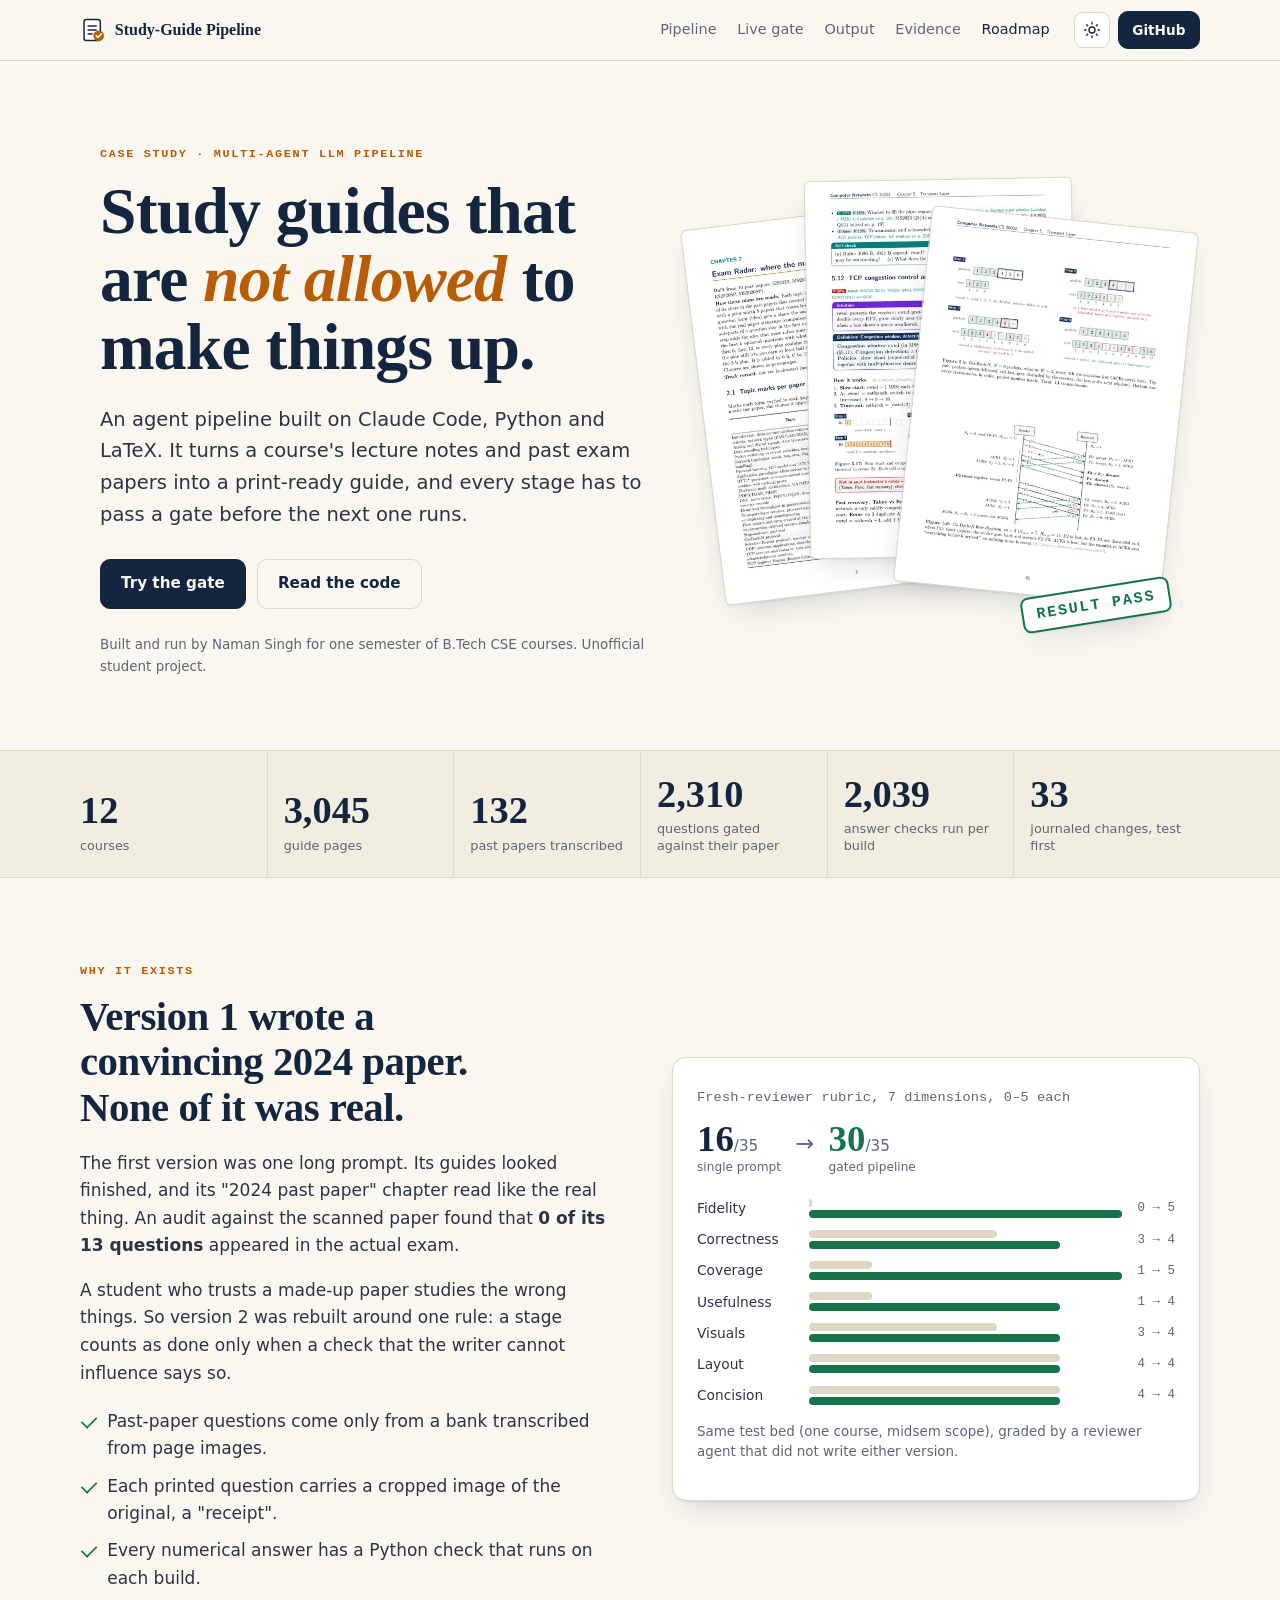
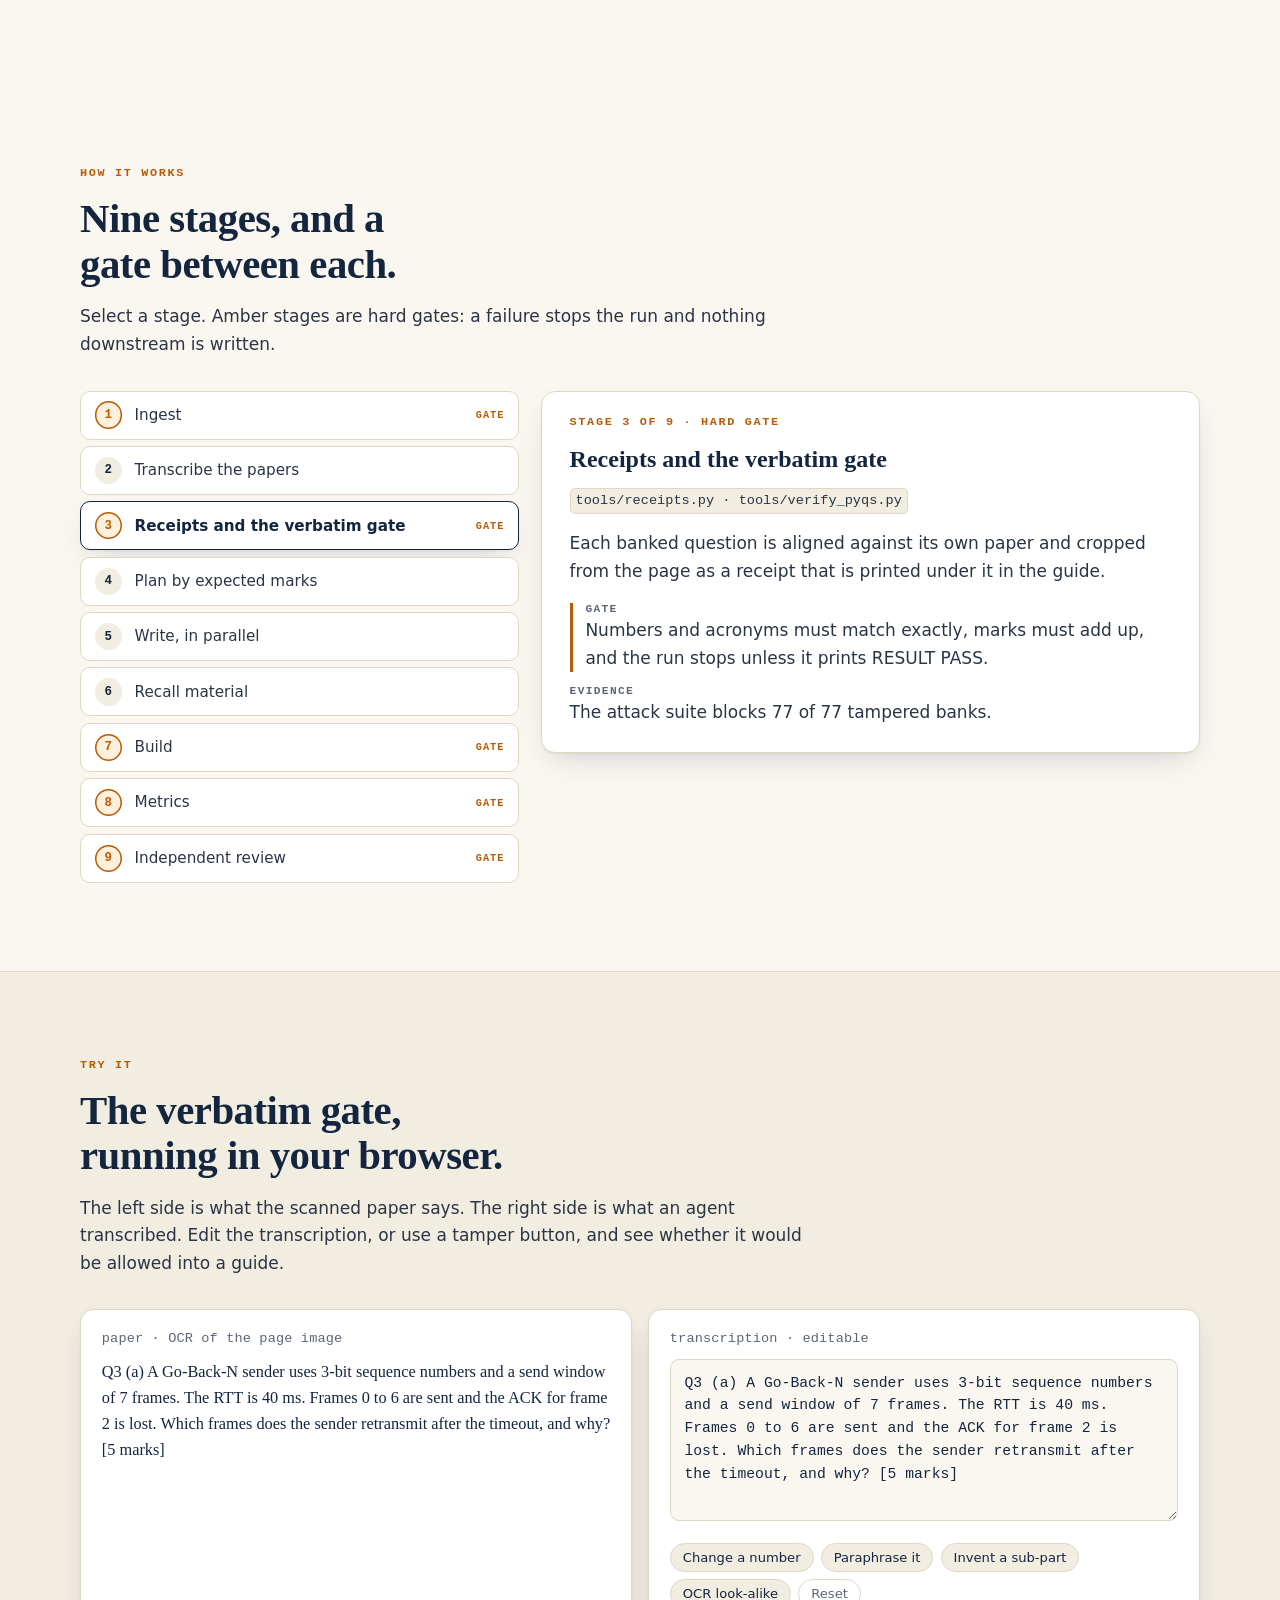
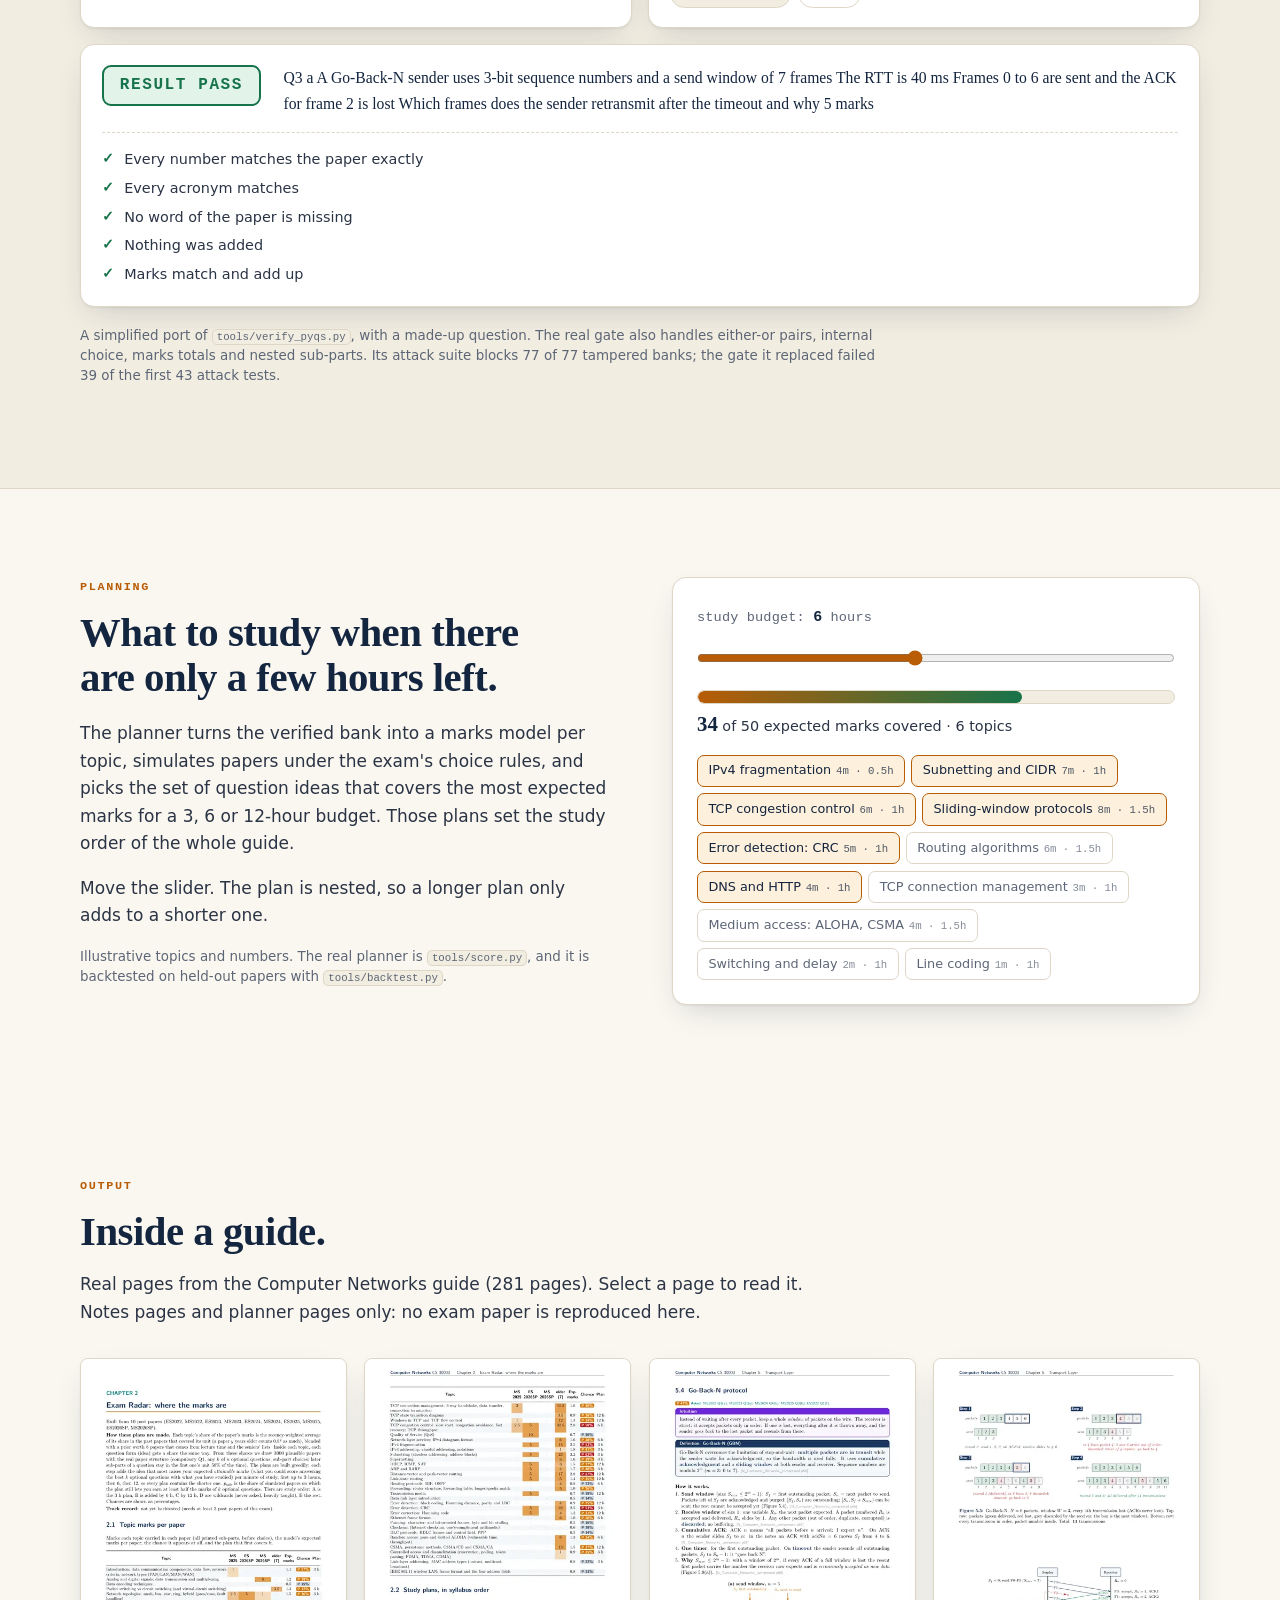
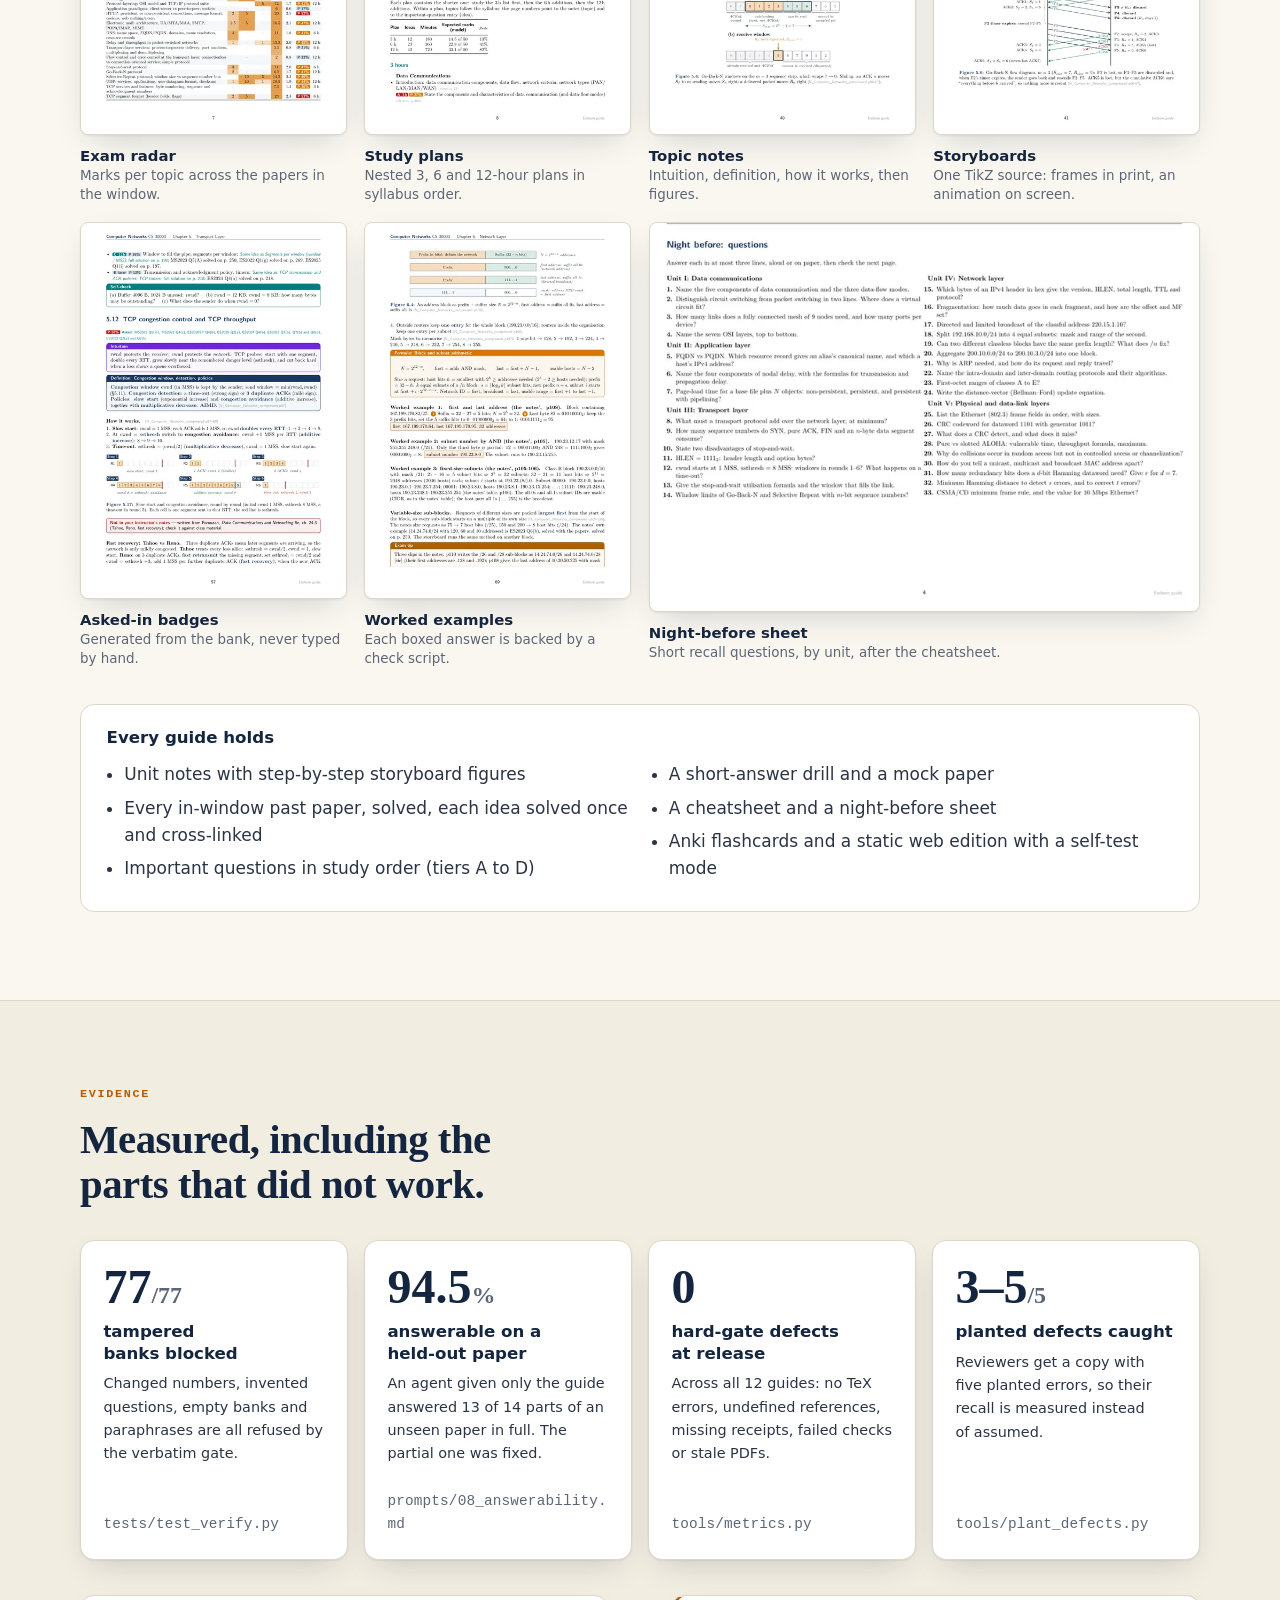
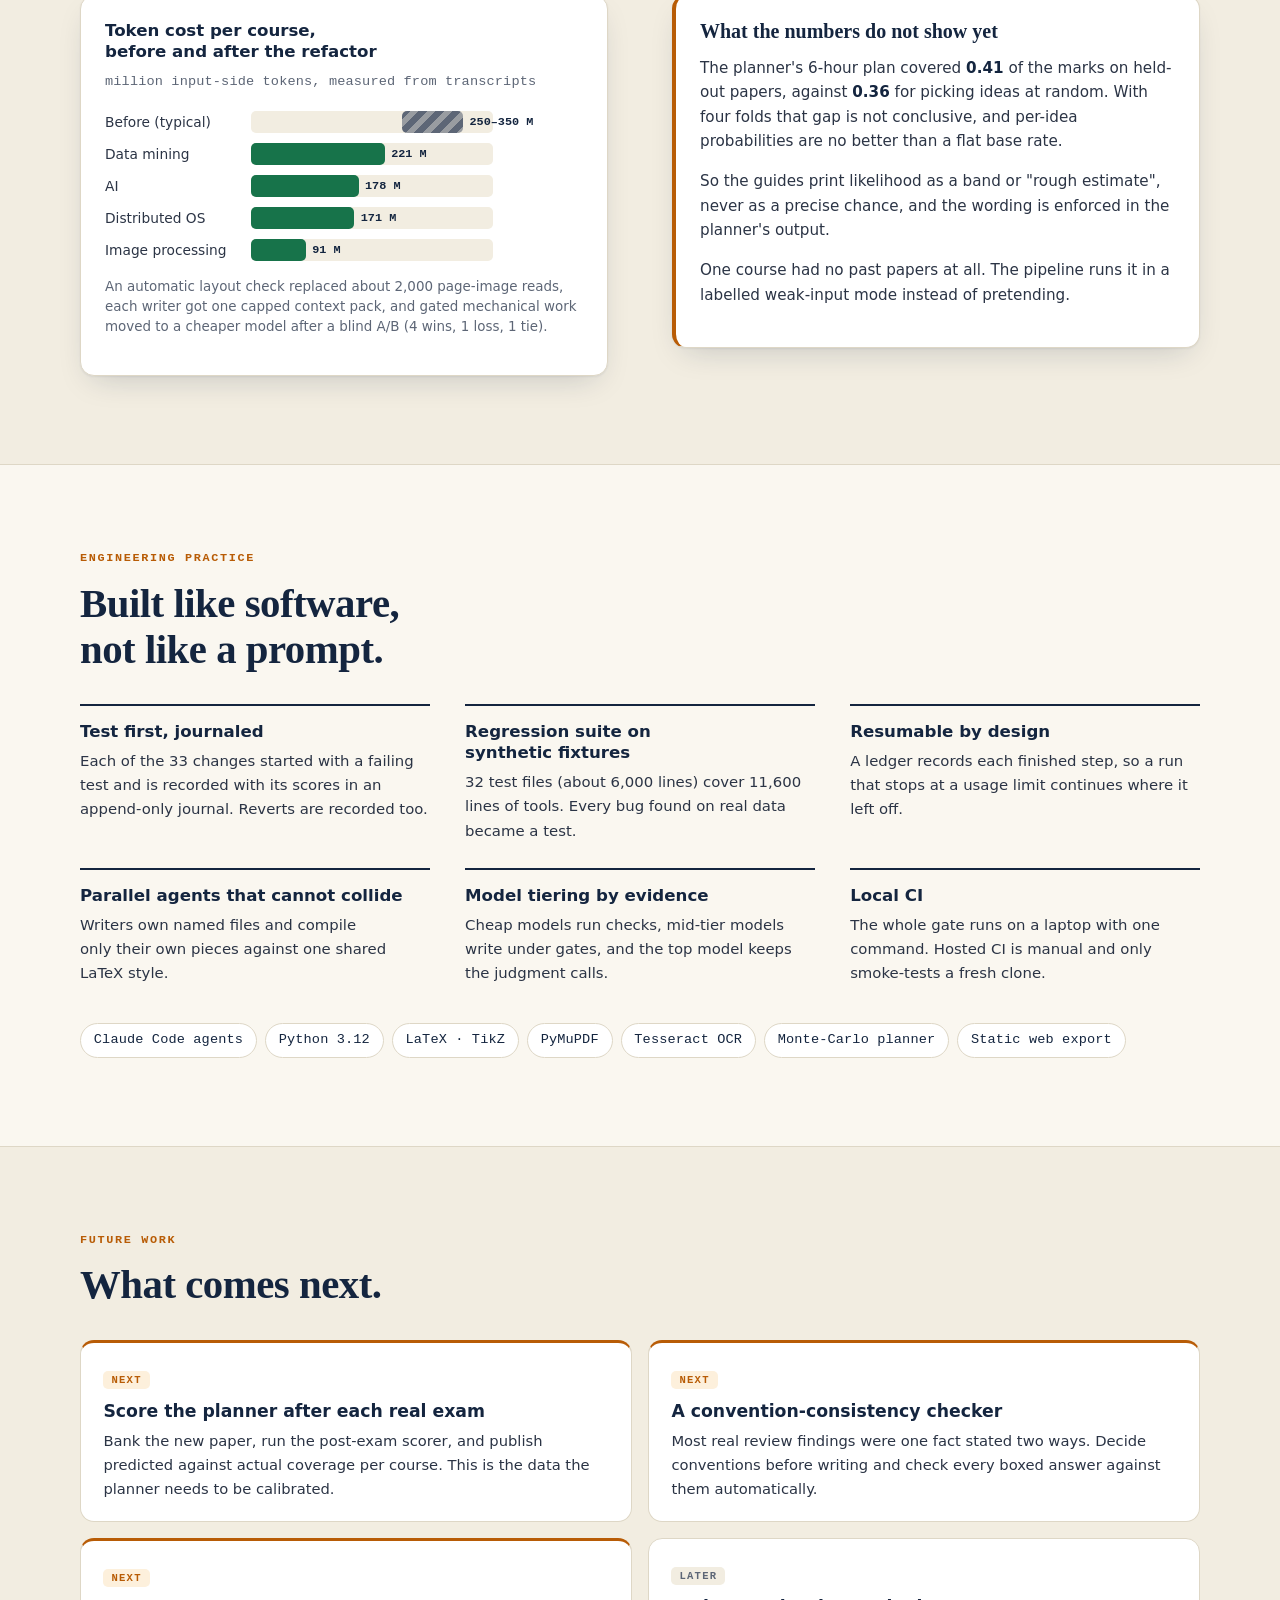
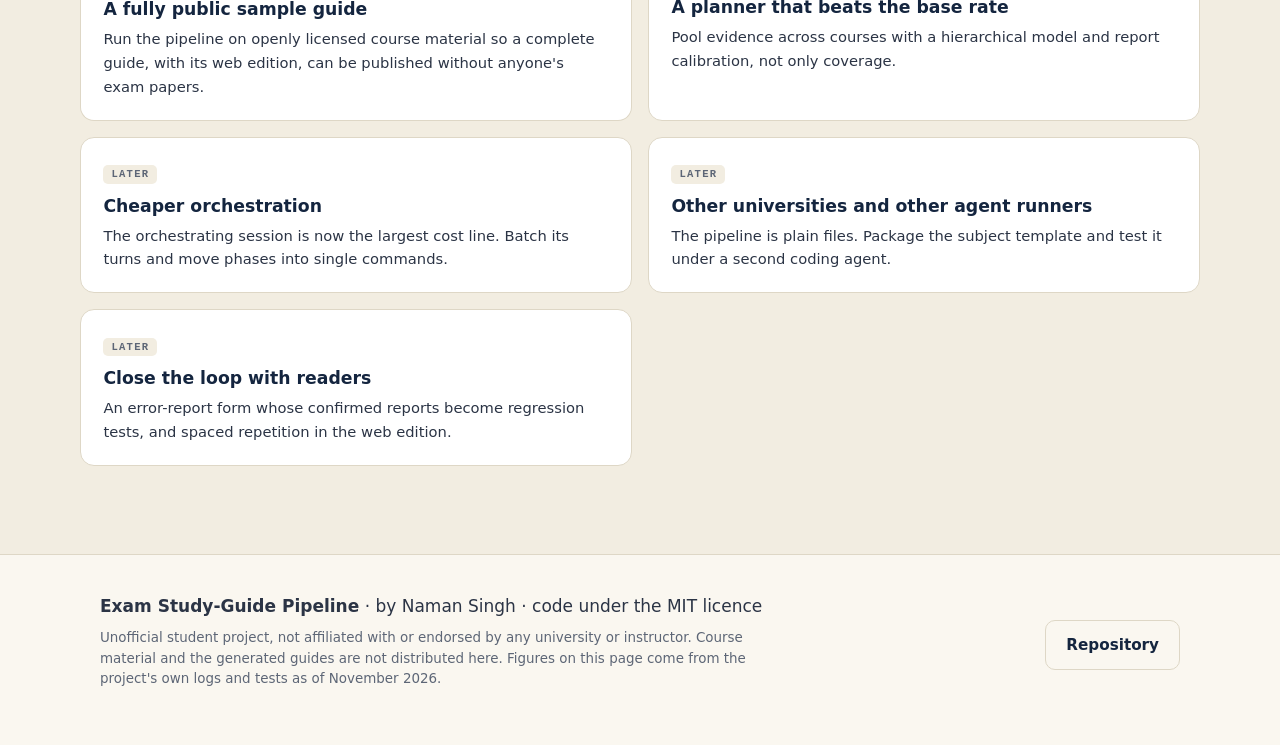
==== site/index.html @ 7c1b46c3 "Showcase site: static case study with live gate demo, and its pre-deploy check (C34)" ====
<!doctype html>
<html lang="en">
<head>
<meta charset="utf-8">
<meta name="viewport" content="width=device-width, initial-scale=1">
<title>Exam Study-Guide Pipeline: gated multi-agent LLM system</title>
<meta name="description" content="A multi-agent pipeline (Claude Code, Python, LaTeX) that turns course notes and past exam papers into verified study guides. 12 courses, 3,045 pages, 2,310 past-paper questions gated against their source.">
<meta name="theme-color" content="#faf7f0">
<meta property="og:type" content="website">
<meta property="og:title" content="Exam Study-Guide Pipeline">
<meta property="og:description" content="Study guides that are not allowed to make things up: a gated multi-agent LLM pipeline. 12 courses, 3,045 pages, 2,310 verified past-paper questions.">
<meta property="og:image" content="og.png">
<meta name="twitter:card" content="summary_large_image">
<link rel="icon" href="favicon.svg" type="image/svg+xml">
<link rel="stylesheet" href="styles.css">
<script src="theme.js"></script>
</head>
<body>
<a class="skip" href="#main">Skip to content</a>

<header class="nav" id="top">
  <a class="brand" href="#top" aria-label="Exam Study-Guide Pipeline, top of page">
    <svg viewBox="0 0 32 32" width="26" height="26" aria-hidden="true"><rect x="5" y="3" width="20" height="26" rx="3" class="lg-page"/><path d="M10 11h10M10 16h10M10 21h5" class="lg-line"/><circle cx="23" cy="23" r="6.5" class="lg-seal"/><path d="M20 23l2.2 2.2 4-4.4" class="lg-tick"/></svg>
    <span>Study-Guide Pipeline</span>
  </a>
  <nav aria-label="Sections">
    <a href="#pipeline">Pipeline</a>
    <a href="#gate">Live gate</a>
    <a href="#guide">Output</a>
    <a href="#evidence">Evidence</a>
    <a href="#roadmap">Roadmap</a>
  </nav>
  <div class="nav-end">
    <button class="icon-btn" id="themeToggle" type="button" aria-label="Switch colour theme">
      <svg viewBox="0 0 24 24" width="18" height="18" aria-hidden="true"><path class="i-sun" d="M12 4V2m0 20v-2m8-8h2M2 12h2m13.7-5.7 1.4-1.4M4.9 19.1l1.4-1.4m0-11.4L4.9 4.9m14.2 14.2-1.4-1.4M12 16a4 4 0 1 0 0-8 4 4 0 0 0 0 8Z"/><path class="i-moon" d="M20 14.5A8 8 0 0 1 9.5 4a8 8 0 1 0 10.5 10.5Z"/></svg>
    </button>
    <a class="btn btn-small" href="https://github.com/NamanSingh69/exam-study-guide-pipeline" target="_blank" rel="noopener">GitHub</a>
  </div>
</header>

<main id="main">

<section class="hero">
  <div class="hero-copy">
    <p class="eyebrow">Case study · multi-agent LLM pipeline</p>
    <h1>Study guides that are <em>not allowed</em> to make things up.</h1>
    <p class="lede">An agent pipeline built on Claude Code, Python and LaTeX. It turns a course's lecture notes and past exam papers into a print-ready guide, and every stage has to pass a gate before the next one runs.</p>
    <div class="cta">
      <a class="btn" href="#gate">Try the gate</a>
      <a class="btn btn-ghost" href="https://github.com/NamanSingh69/exam-study-guide-pipeline" target="_blank" rel="noopener">Read the code</a>
    </div>
    <p class="hero-note">Built and run by Naman Singh for one semester of B.Tech CSE courses. Unofficial student project.</p>
  </div>
  <div class="hero-art" aria-hidden="true">
    <img class="sheet s1" src="img/thumb-radar.webp" alt="" width="496" height="702">
    <img class="sheet s2" src="img/thumb-tcp-congestion.webp" alt="" width="496" height="702">
    <img class="sheet s3" src="img/thumb-gbn-storyboard.webp" alt="" width="496" height="702">
    <span class="stamp">RESULT PASS</span>
  </div>
</section>

<section class="stats" aria-label="Project numbers">
  <dl>
    <div><dt>courses</dt><dd data-count="12">12</dd></div>
    <div><dt>guide pages</dt><dd data-count="3045">3,045</dd></div>
    <div><dt>past papers transcribed</dt><dd data-count="132">132</dd></div>
    <div><dt>questions gated against their paper</dt><dd data-count="2310">2,310</dd></div>
    <div><dt>answer checks run per build</dt><dd data-count="2039">2,039</dd></div>
    <div><dt>journaled changes, test first</dt><dd data-count="33">33</dd></div>
  </dl>
</section>

<section class="block" id="problem">
  <div class="split">
    <div>
      <p class="eyebrow">Why it exists</p>
      <h2>Version 1 wrote a convincing 2024 paper. None of it was real.</h2>
      <p>The first version was one long prompt. Its guides looked finished, and its "2024 past paper" chapter read like the real thing. An audit against the scanned paper found that <strong>0 of its 13 questions</strong> appeared in the actual exam.</p>
      <p>A student who trusts a made-up paper studies the wrong things. So version 2 was rebuilt around one rule: a stage counts as done only when a check that the writer cannot influence says so.</p>
      <ul class="ticks">
        <li>Past-paper questions come only from a bank transcribed from page images.</li>
        <li>Each printed question carries a cropped image of the original, a "receipt".</li>
        <li>Every numerical answer has a Python check that runs on each build.</li>
      </ul>
    </div>
    <figure class="score-card">
      <figcaption>
        <span class="mono">Fresh-reviewer rubric, 7 dimensions, 0–5 each</span>
        <div class="score-totals"><span class="tot tot-old"><b>16</b>/35 <i>single prompt</i></span><span class="arrow" aria-hidden="true">→</span><span class="tot tot-new"><b>30</b>/35 <i>gated pipeline</i></span></div>
      </figcaption>
      <div id="rubric" class="rubric" role="img" aria-label="Scores per dimension. Fidelity 0 to 5, correctness 3 to 4, coverage 1 to 5, usefulness 1 to 4, visuals 3 to 4, layout 4 to 4, concision 4 to 4."></div>
      <p class="fine">Same test bed (one course, midsem scope), graded by a reviewer agent that did not write either version.</p>
    </figure>
  </div>
</section>

<section class="block" id="pipeline">
  <p class="eyebrow">How it works</p>
  <h2>Nine stages, and a gate between each.</h2>
  <p class="section-lede">Select a stage. Amber stages are hard gates: a failure stops the run and nothing downstream is written.</p>
  <div class="flow">
    <div class="flow-steps" id="flowSteps" role="tablist" aria-label="Pipeline stages"></div>
    <div class="flow-panel" id="flowPanel" role="tabpanel" tabindex="0"></div>
  </div>
</section>

<section class="block block-tint" id="gate">
  <p class="eyebrow">Try it</p>
  <h2>The verbatim gate, running in your browser.</h2>
  <p class="section-lede">The left side is what the scanned paper says. The right side is what an agent transcribed. Edit the transcription, or use a tamper button, and see whether it would be allowed into a guide.</p>
  <div class="gate">
    <div class="gate-col">
      <h3 class="mono">paper · OCR of the page image</h3>
      <p class="paper" id="gateSource"></p>
    </div>
    <div class="gate-col">
      <h3 class="mono"><label for="gateInput">transcription · editable</label></h3>
      <textarea id="gateInput" rows="6" spellcheck="false"></textarea>
      <div class="chips" role="group" aria-label="Tamper with the transcription">
        <button type="button" data-tamper="number">Change a number</button>
        <button type="button" data-tamper="paraphrase">Paraphrase it</button>
        <button type="button" data-tamper="invent">Invent a sub-part</button>
        <button type="button" data-tamper="ocr">OCR look-alike</button>
        <button type="button" data-tamper="reset" class="chip-plain">Reset</button>
      </div>
    </div>
    <div class="gate-out" aria-live="polite">
      <div class="verdict" id="gateVerdict"></div>
      <p class="diff" id="gateDiff"></p>
      <ul class="reasons" id="gateReasons"></ul>
    </div>
  </div>
  <p class="fine">A simplified port of <code>tools/verify_pyqs.py</code>, with a made-up question. The real gate also handles either-or pairs, internal choice, marks totals and nested sub-parts. Its attack suite blocks 77 of 77 tampered banks; the gate it replaced failed 39 of the first 43 attack tests.</p>
</section>

<section class="block" id="planner">
  <div class="split split-rev">
    <div>
      <p class="eyebrow">Planning</p>
      <h2>What to study when there are only a few hours left.</h2>
      <p>The planner turns the verified bank into a marks model per topic, simulates papers under the exam's choice rules, and picks the set of question ideas that covers the most expected marks for a 3, 6 or 12-hour budget. Those plans set the study order of the whole guide.</p>
      <p>Move the slider. The plan is nested, so a longer plan only adds to a shorter one.</p>
      <p class="fine">Illustrative topics and numbers. The real planner is <code>tools/score.py</code>, and it is backtested on held-out papers with <code>tools/backtest.py</code>.</p>
    </div>
    <div class="planner">
      <label for="hours" class="mono">study budget: <output id="hoursOut">6</output> hours</label>
      <input type="range" id="hours" min="1" max="12" step="1" value="6">
      <div class="meter" role="img" id="planMeter" aria-label="Expected marks covered">
        <span id="planBar"></span>
      </div>
      <p class="meter-label"><b id="planMarks">0</b> of 50 expected marks covered · <span id="planCount">0</span> topics</p>
      <ul class="topics" id="planTopics"></ul>
    </div>
  </div>
</section>

<section class="block" id="guide">
  <p class="eyebrow">Output</p>
  <h2>Inside a guide.</h2>
  <p class="section-lede">Real pages from the Computer Networks guide (281 pages). Select a page to read it. Notes pages and planner pages only: no exam paper is reproduced here.</p>
  <div class="gallery" id="gallery">
    <button type="button" data-page="radar" data-w="993" data-h="1404"><img src="img/thumb-radar.webp" alt="Exam radar page: a heat table of topics against past papers with expected marks" width="496" height="702" loading="lazy"><span><b>Exam radar</b>Marks per topic across the papers in the window.</span></button>
    <button type="button" data-page="plans" data-w="993" data-h="1404"><img src="img/thumb-plans.webp" alt="Study plans page listing topics for 3, 6 and 12 hours" width="496" height="702" loading="lazy"><span><b>Study plans</b>Nested 3, 6 and 12-hour plans in syllabus order.</span></button>
    <button type="button" data-page="gbn-notes" data-w="993" data-h="1404"><img src="img/thumb-gbn-notes.webp" alt="Notes page on the Go-Back-N protocol with intuition, definition and window diagrams" width="496" height="702" loading="lazy"><span><b>Topic notes</b>Intuition, definition, how it works, then figures.</span></button>
    <button type="button" data-page="gbn-storyboard" data-w="993" data-h="1404"><img src="img/thumb-gbn-storyboard.webp" alt="Storyboard figure showing Go-Back-N frame by frame with a timeline" width="496" height="702" loading="lazy"><span><b>Storyboards</b>One TikZ source: frames in print, an animation on screen.</span></button>
    <button type="button" data-page="tcp-congestion" data-w="993" data-h="1404"><img src="img/thumb-tcp-congestion.webp" alt="Notes page on TCP congestion control with past-paper badges and a window plot" width="496" height="702" loading="lazy"><span><b>Asked-in badges</b>Generated from the bank, never typed by hand.</span></button>
    <button type="button" data-page="cidr-worked" data-w="993" data-h="1404"><img src="img/thumb-cidr-worked.webp" alt="Worked subnetting examples with boxed answers" width="496" height="702" loading="lazy"><span><b>Worked examples</b>Each boxed answer is backed by a check script.</span></button>
    <button type="button" data-page="night-before" data-w="1404" data-h="993" class="wide"><img src="img/thumb-night-before.webp" alt="Landscape night-before sheet of short questions by unit" width="702" height="496" loading="lazy"><span><b>Night-before sheet</b>Short recall questions, by unit, after the cheatsheet.</span></button>
  </div>
  <dialog id="lightbox" aria-label="Guide page">
    <button type="button" class="icon-btn lb-close" aria-label="Close">✕</button>
    <img id="lbImg" src="img/thumb-radar.webp" alt="" width="993" height="1404">
  </dialog>
  <div class="contents">
    <h3>Every guide holds</h3>
    <ul>
      <li>Unit notes with step-by-step storyboard figures</li>
      <li>Every in-window past paper, solved, each idea solved once and cross-linked</li>
      <li>Important questions in study order (tiers A to D)</li>
      <li>A short-answer drill and a mock paper</li>
      <li>A cheatsheet and a night-before sheet</li>
      <li>Anki flashcards and a static web edition with a self-test mode</li>
    </ul>
  </div>
</section>

<section class="block block-tint" id="evidence">
  <p class="eyebrow">Evidence</p>
  <h2>Measured, including the parts that did not work.</h2>
  <div class="cards">
    <article class="card">
      <p class="big">77<small>/77</small></p>
      <h3>tampered banks blocked</h3>
      <p>Changed numbers, invented questions, empty banks and paraphrases are all refused by the verbatim gate.</p>
      <p class="src mono">tests/test_verify.py</p>
    </article>
    <article class="card">
      <p class="big">94.5<small>%</small></p>
      <h3>answerable on a held-out paper</h3>
      <p>An agent given only the guide answered 13 of 14 parts of an unseen paper in full. The partial one was fixed.</p>
      <p class="src mono">prompts/08_answerability.md</p>
    </article>
    <article class="card">
      <p class="big">0</p>
      <h3>hard-gate defects at release</h3>
      <p>Across all 12 guides: no TeX errors, undefined references, missing receipts, failed checks or stale PDFs.</p>
      <p class="src mono">tools/metrics.py</p>
    </article>
    <article class="card">
      <p class="big">3–5<small>/5</small></p>
      <h3>planted defects caught</h3>
      <p>Reviewers get a copy with five planted errors, so their recall is measured instead of assumed.</p>
      <p class="src mono">tools/plant_defects.py</p>
    </article>
  </div>

  <div class="split split-even">
    <figure class="chart">
      <figcaption><h3>Token cost per course, before and after the refactor</h3><span class="mono">million input-side tokens, measured from transcripts</span></figcaption>
      <div id="costChart" class="bars" role="img" aria-label="Baseline 250 to 350 million tokens per course. After the refactor: image processing 91, distributed operating systems 171, artificial intelligence 178, data mining 221 million."></div>
      <p class="fine">An automatic layout check replaced about 2,000 page-image reads, each writer got one capped context pack, and gated mechanical work moved to a cheaper model after a blind A/B (4 wins, 1 loss, 1 tie).</p>
    </figure>
    <div class="honest">
      <h3>What the numbers do not show yet</h3>
      <p>The planner's 6-hour plan covered <b>0.41</b> of the marks on held-out papers, against <b>0.36</b> for picking ideas at random. With four folds that gap is not conclusive, and per-idea probabilities are no better than a flat base rate.</p>
      <p>So the guides print likelihood as a band or "rough estimate", never as a precise chance, and the wording is enforced in the planner's output.</p>
      <p>One course had no past papers at all. The pipeline runs it in a labelled weak-input mode instead of pretending.</p>
    </div>
  </div>
</section>

<section class="block" id="engineering">
  <p class="eyebrow">Engineering practice</p>
  <h2>Built like software, not like a prompt.</h2>
  <div class="grid3">
    <article><h3>Test first, journaled</h3><p>Each of the 33 changes started with a failing test and is recorded with its scores in an append-only journal. Reverts are recorded too.</p></article>
    <article><h3>Regression suite on synthetic fixtures</h3><p>32 test files (about 6,000 lines) cover 11,600 lines of tools. Every bug found on real data became a test.</p></article>
    <article><h3>Resumable by design</h3><p>A ledger records each finished step, so a run that stops at a usage limit continues where it left off.</p></article>
    <article><h3>Parallel agents that cannot collide</h3><p>Writers own named files and compile only their own pieces against one shared LaTeX style.</p></article>
    <article><h3>Model tiering by evidence</h3><p>Cheap models run checks, mid-tier models write under gates, and the top model keeps the judgment calls.</p></article>
    <article><h3>Local CI</h3><p>The whole gate runs on a laptop with one command. Hosted CI is manual and only smoke-tests a fresh clone.</p></article>
  </div>
  <div class="stack mono" aria-label="Technology used">
    <span>Claude Code agents</span><span>Python 3.12</span><span>LaTeX · TikZ</span><span>PyMuPDF</span><span>Tesseract OCR</span><span>Monte-Carlo planner</span><span>Static web export</span>
  </div>
</section>

<section class="block block-tint" id="roadmap">
  <p class="eyebrow">Future work</p>
  <h2>What comes next.</h2>
  <ol class="roadmap">
    <li><span class="tag">Next</span><h3>Score the planner after each real exam</h3><p>Bank the new paper, run the post-exam scorer, and publish predicted against actual coverage per course. This is the data the planner needs to be calibrated.</p></li>
    <li><span class="tag">Next</span><h3>A convention-consistency checker</h3><p>Most real review findings were one fact stated two ways. Decide conventions before writing and check every boxed answer against them automatically.</p></li>
    <li><span class="tag">Next</span><h3>A fully public sample guide</h3><p>Run the pipeline on openly licensed course material so a complete guide, with its web edition, can be published without anyone's exam papers.</p></li>
    <li><span class="tag tag-later">Later</span><h3>A planner that beats the base rate</h3><p>Pool evidence across courses with a hierarchical model and report calibration, not only coverage.</p></li>
    <li><span class="tag tag-later">Later</span><h3>Cheaper orchestration</h3><p>The orchestrating session is now the largest cost line. Batch its turns and move phases into single commands.</p></li>
    <li><span class="tag tag-later">Later</span><h3>Other universities and other agent runners</h3><p>The pipeline is plain files. Package the subject template and test it under a second coding agent.</p></li>
    <li><span class="tag tag-later">Later</span><h3>Close the loop with readers</h3><p>An error-report form whose confirmed reports become regression tests, and spaced repetition in the web edition.</p></li>
  </ol>
</section>

</main>

<footer class="foot">
  <div>
    <p><b>Exam Study-Guide Pipeline</b> · by Naman Singh · code under the MIT licence</p>
    <p class="fine">Unofficial student project, not affiliated with or endorsed by any university or instructor. Course material and the generated guides are not distributed here. Figures on this page come from the project's own logs and tests as of November 2026.</p>
  </div>
  <a class="btn btn-ghost" href="https://github.com/NamanSingh69/exam-study-guide-pipeline" target="_blank" rel="noopener">Repository</a>
</footer>

<script src="app.js" defer></script>
</body>
</html>
---- site/styles.css ----
/* Exam Study-Guide Pipeline: showcase. Print-shop palette taken from the guides: ink navy, amber, paper. */
:root {
  --paper: #faf7f0; --paper-2: #f2ede1; --card: #ffffff; --ink: #14253f; --text: #2b3445; --muted: #5d6676;
  --line: #ded7c6; --amber: #b85c06; --amber-soft: #fdf0dc; --pass: #17734a; --pass-soft: #e2f3ea;
  --block: #b3261e; --block-soft: #fbe6e3; --shadow: 0 1px 2px rgba(20,37,63,.06), 0 12px 32px -12px rgba(20,37,63,.22);
  --serif: "Iowan Old Style", "Palatino Linotype", Palatino, "Book Antiqua", Georgia, serif;
  --sans: system-ui, -apple-system, "Segoe UI", Roboto, Helvetica, Arial, sans-serif;
  --mono: ui-monospace, "Cascadia Code", SFMono-Regular, Consolas, Menlo, monospace;
  --wrap: 1120px; color-scheme: light;
}
:root[data-theme="dark"] {
  --paper: #0e1520; --paper-2: #131c2a; --card: #18222f; --ink: #f1ece0; --text: #cfd4dc; --muted: #97a1b0;
  --line: #2a3646; --amber: #f0a04b; --amber-soft: #33240f; --pass: #58c896; --pass-soft: #11301f;
  --block: #f2877f; --block-soft: #3a1714; --shadow: 0 1px 2px rgba(0,0,0,.4), 0 16px 36px -14px rgba(0,0,0,.7);
  color-scheme: dark;
}
* { box-sizing: border-box; }
html { scroll-behavior: smooth; scroll-padding-top: 76px; -webkit-text-size-adjust: 100%; }
body { margin: 0; background: var(--paper); color: var(--text); font: 17px/1.62 var(--sans); overflow-x: hidden; }
img { max-width: 100%; height: auto; display: block; }
a { color: var(--amber); text-underline-offset: 3px; }
h1, h2, h3 { color: var(--ink); margin: 0; text-wrap: balance; }
h1, h2 { font-family: var(--serif); font-weight: 600; letter-spacing: -.012em; }
h1 { font-size: clamp(2.3rem, 5.4vw, 4.1rem); line-height: 1.04; }
h1 em { font-style: italic; color: var(--amber); }
h2 { font-size: clamp(1.7rem, 3.3vw, 2.55rem); line-height: 1.12; max-width: 30ch; }
h3 { font-size: 1.04rem; line-height: 1.3; }
p { margin: 0 0 1em; text-wrap: pretty; }
code, .mono { font-family: var(--mono); font-size: .8em; }
code { background: var(--paper-2); border: 1px solid var(--line); border-radius: 5px; padding: .08em .36em; }
.mono { color: var(--muted); letter-spacing: .01em; }
.fine { font-size: .84rem; color: var(--muted); line-height: 1.5; }
.eyebrow { font: 600 .74rem/1 var(--mono); letter-spacing: .14em; text-transform: uppercase; color: var(--amber); margin: 0 0 1rem; }
:focus-visible { outline: 2px solid var(--amber); outline-offset: 3px; border-radius: 4px; }
.skip { position: absolute; left: -999px; top: 8px; background: var(--ink); color: var(--paper); padding: .5rem .9rem; border-radius: 6px; z-index: 50; }
.skip:focus { left: 8px; }

/* nav */
.nav { position: sticky; top: 0; z-index: 20; display: flex; align-items: center; gap: 1.5rem; padding: .7rem max(1rem, calc((100vw - var(--wrap)) / 2));
  background: color-mix(in srgb, var(--paper) 86%, transparent); backdrop-filter: blur(10px); border-bottom: 1px solid var(--line); }
.brand { display: flex; align-items: center; gap: .55rem; color: var(--ink); font: 600 1rem var(--serif); text-decoration: none; white-space: nowrap; }
.lg-page { fill: var(--card); stroke: var(--ink); stroke-width: 1.8; } .lg-line { stroke: var(--ink); stroke-width: 1.8; stroke-linecap: round; fill: none; }
.lg-seal { fill: var(--amber); } .lg-tick { stroke: var(--paper); stroke-width: 2; fill: none; stroke-linecap: round; stroke-linejoin: round; }
.nav nav { display: flex; gap: 1.3rem; margin-left: auto; }
.nav nav a { color: var(--muted); text-decoration: none; font-size: .9rem; }
.nav nav a:hover, .nav nav a.on { color: var(--ink); }
.nav-end { display: flex; gap: .5rem; align-items: center; }
.icon-btn { width: 36px; height: 36px; display: grid; place-items: center; border-radius: 9px; border: 1px solid var(--line); background: var(--card); color: var(--ink); cursor: pointer; }
.icon-btn svg { fill: none; stroke: currentColor; stroke-width: 1.8; stroke-linecap: round; stroke-linejoin: round; }
.i-moon { display: none; } [data-theme="dark"] .i-moon { display: inline; } [data-theme="dark"] .i-sun { display: none; }

.btn { display: inline-flex; align-items: center; justify-content: center; padding: .72rem 1.25rem; border-radius: 10px; font-weight: 600; font-size: .95rem;
  background: var(--ink); color: var(--paper); text-decoration: none; border: 1px solid var(--ink); transition: transform .15s, box-shadow .15s; }
.btn:hover { transform: translateY(-1px); box-shadow: var(--shadow); }
.btn-ghost { background: transparent; color: var(--ink); border-color: var(--line); }
.btn-small { padding: .42rem .85rem; font-size: .85rem; }

/* layout */
.hero, .stats dl, .foot { max-width: var(--wrap); margin-inline: auto; }
.hero { display: grid; grid-template-columns: 1.08fr .92fr; gap: 2.5rem; align-items: center; padding: clamp(2.5rem, 7vw, 5.5rem) 1.25rem clamp(2.5rem, 6vw, 4.5rem); }
.lede { font-size: clamp(1.05rem, 1.6vw, 1.22rem); max-width: 34em; margin: 1.4rem 0 1.8rem; }
.cta { display: flex; flex-wrap: wrap; gap: .7rem; }
.hero-note { font-size: .84rem; color: var(--muted); margin: 1.6rem 0 0; }
.hero-art { position: relative; aspect-ratio: 1 / 1.02; min-height: 340px; }
.sheet { position: absolute; width: 56%; border-radius: 6px; border: 1px solid var(--line); box-shadow: var(--shadow); background: #fff; transition: transform .5s cubic-bezier(.2,.7,.2,1); }
.s1 { left: 0; top: 9%; transform: rotate(-7deg); } .s2 { left: 22%; top: 2%; transform: rotate(-1deg); } .s3 { left: 44%; top: 10%; transform: rotate(6deg); }
.hero-art:hover .s1 { transform: rotate(-10deg) translateX(-4%); } .hero-art:hover .s3 { transform: rotate(9deg) translateX(4%); }
[data-theme="dark"] .sheet, [data-theme="dark"] .gallery img, [data-theme="dark"] #lbImg { filter: brightness(.9); }
.stamp { position: absolute; right: 2%; bottom: 7%; font: 700 .95rem var(--mono); letter-spacing: .12em; color: var(--pass); border: 2.5px solid var(--pass); border-radius: 8px;
  padding: .45rem .8rem; transform: rotate(-9deg); background: color-mix(in srgb, var(--card) 88%, transparent); box-shadow: var(--shadow); }

.stats { border-block: 1px solid var(--line); background: var(--paper-2); padding: 0 1.25rem; }
.stats dl { display: grid; grid-template-columns: repeat(6, 1fr); margin-block: 0; }
.stats div { display: flex; flex-direction: column-reverse; padding: 1.5rem 1rem 1.4rem; border-left: 1px solid var(--line); }
.stats div:first-child { border-left: 0; padding-left: 0; }
.stats dd { margin: 0; font: 600 clamp(1.7rem, 3vw, 2.4rem)/1 var(--serif); color: var(--ink); font-variant-numeric: tabular-nums; }
.stats dt { font-size: .8rem; color: var(--muted); line-height: 1.3; margin-top: .5rem; }

.block { padding: clamp(3.2rem, 7vw, 5.5rem) max(1.25rem, calc((100% - var(--wrap)) / 2)); }
.block-tint { background: var(--paper-2); border-block: 1px solid var(--line); }
.section-lede { max-width: 44em; margin-top: 1rem; color: var(--text); }
.split { display: grid; grid-template-columns: 1fr 1fr; gap: clamp(2rem, 5vw, 4rem); align-items: center; }
.split h2 { margin-bottom: 1.2rem; }
.split-even { align-items: start; margin-top: 2.2rem; }
.ticks { list-style: none; padding: 0; margin: 1.3rem 0 0; display: grid; gap: .6rem; }
.ticks li { padding-left: 1.7rem; position: relative; }
.ticks li::before { content: ""; position: absolute; left: 0; top: .42em; width: 1rem; height: .55rem; border-left: 2.5px solid var(--pass); border-bottom: 2.5px solid var(--pass); transform: rotate(-45deg) scale(.8); }

/* rubric */
.score-card, .planner, .chart, .honest, .card, .flow-panel, .gate-col, .gate-out, .contents { background: var(--card); border: 1px solid var(--line); border-radius: 14px; box-shadow: var(--shadow); }
.score-card { margin: 0; padding: 1.5rem; }
.score-totals { display: flex; align-items: baseline; gap: .9rem; margin: .7rem 0 1.2rem; flex-wrap: wrap; }
.tot { font-size: .95rem; color: var(--muted); } .tot b { font: 600 2.3rem/1 var(--serif); color: var(--ink); } .tot i { display: block; font-style: normal; font-size: .76rem; }
.tot-new b { color: var(--pass); } .arrow { color: var(--muted); font-size: 1.4rem; }
.rubric { display: grid; gap: .55rem; margin-bottom: 1rem; }
.rub-row { display: grid; grid-template-columns: 6.3rem 1fr 2.6rem; gap: .7rem; align-items: center; font-size: .86rem; }
.rub-bars { display: flex; flex-direction: column; gap: 3px; }
.rub-bars span { display: block; height: 8px; border-radius: 4px; width: 0; transition: width .9s cubic-bezier(.2,.7,.2,1); min-width: 3px; }
.rub-old { background: var(--line); } .rub-new { background: var(--pass); }
.rub-val { font: .78rem var(--mono); color: var(--muted); text-align: right; white-space: nowrap; }

/* pipeline */
.flow { display: grid; grid-template-columns: minmax(250px, .8fr) 1.2fr; gap: 1.4rem; margin-top: 2rem; align-items: start; }
.flow-steps { display: grid; gap: .4rem; counter-reset: s; }
.flow-steps button { counter-increment: s; display: flex; align-items: center; gap: .8rem; text-align: left; font: inherit; font-size: .95rem; color: var(--text); cursor: pointer;
  padding: .62rem .85rem; border-radius: 10px; border: 1px solid var(--line); background: var(--card); transition: border-color .15s, transform .15s; }
.flow-steps button::before { content: counter(s); flex: none; width: 1.7rem; height: 1.7rem; display: grid; place-items: center; border-radius: 50%; font: 600 .78rem var(--mono); background: var(--paper-2); color: var(--ink); }
.flow-steps button.is-gate::before { background: var(--amber-soft); color: var(--amber); box-shadow: inset 0 0 0 1.5px var(--amber); }
.flow-steps button:hover { transform: translateX(3px); }
.flow-steps button[aria-selected="true"] { border-color: var(--ink); box-shadow: var(--shadow); font-weight: 600; color: var(--ink); }
.flow-steps .gate-tag { margin-left: auto; font: 600 .64rem var(--mono); letter-spacing: .1em; color: var(--amber); }
.flow-panel { padding: 1.6rem 1.7rem; min-height: 21rem; position: sticky; top: 84px; }
.flow-panel h3 { font: 600 1.5rem/1.2 var(--serif); margin-bottom: .7rem; }
.flow-panel .tool { display: inline-block; margin-bottom: 1rem; }
.flow-panel dl { margin: 1.1rem 0 0; display: grid; gap: .8rem; }
.flow-panel dt { font: 600 .7rem var(--mono); letter-spacing: .12em; text-transform: uppercase; color: var(--muted); }
.flow-panel dd { margin: .15rem 0 0; }
.flow-panel .gate-line { border-left: 3px solid var(--amber); padding-left: .8rem; }
.fade { animation: fade .35s ease both; }
@keyframes fade { from { opacity: 0; transform: translateY(6px); } }

/* gate demo */
.gate { display: grid; grid-template-columns: 1fr 1fr; gap: 1rem; margin-top: 2rem; }
.gate-col { padding: 1.2rem 1.3rem; } .gate-col h3 { margin-bottom: .7rem; font-weight: 500; }
.paper { font: 1.02rem/1.6 var(--serif); color: var(--ink); margin: 0; }
textarea { width: 100%; resize: vertical; font: .92rem/1.55 var(--mono); color: var(--ink); background: var(--paper); border: 1px solid var(--line); border-radius: 9px; padding: .75rem .85rem; }
.chips { display: flex; flex-wrap: wrap; gap: .45rem; margin-top: .8rem; }
.chips button { font: 500 .82rem var(--sans); padding: .38rem .75rem; border-radius: 999px; border: 1px solid var(--line); background: var(--paper-2); color: var(--ink); cursor: pointer; }
.chips button:hover { border-color: var(--amber); color: var(--amber); } .chips .chip-plain { background: transparent; color: var(--muted); }
.gate-out { grid-column: 1 / -1; padding: 1.2rem 1.3rem; display: grid; grid-template-columns: auto 1fr; gap: .9rem 1.4rem; align-items: start; }
.verdict { font: 700 1rem var(--mono); letter-spacing: .1em; padding: .6rem 1rem; border-radius: 9px; border: 2px solid; white-space: nowrap; transition: background .2s, color .2s; }
.verdict.pass { color: var(--pass); background: var(--pass-soft); } .verdict.blocked { color: var(--block); background: var(--block-soft); }
.diff { margin: 0; font: .98rem/1.7 var(--serif); color: var(--ink); }
.diff del { background: var(--block-soft); color: var(--block); text-decoration-thickness: 1.5px; border-radius: 3px; padding: 0 .15em; }
.diff ins { background: var(--amber-soft); color: var(--amber); text-decoration: none; border-radius: 3px; padding: 0 .15em; font-weight: 600; }
.reasons { grid-column: 1 / -1; margin: 0; padding: .9rem 0 0; list-style: none; display: grid; gap: .35rem; border-top: 1px dashed var(--line); font-size: .9rem; }
.reasons li { padding-left: 1.4rem; position: relative; }
.reasons li::before { position: absolute; left: 0; font-family: var(--mono); font-weight: 700; }
.reasons .ok::before { content: "✓"; color: var(--pass); } .reasons .no::before { content: "✗"; color: var(--block); }
.gate + .fine { margin-top: 1.2rem; max-width: 60em; }

/* planner */
.planner { padding: 1.5rem; }
.planner output { color: var(--ink); font-weight: 700; font-size: 1.1em; }
input[type=range] { width: 100%; accent-color: var(--amber); margin: .9rem 0 1.1rem; height: 28px; }
.meter { height: 14px; border-radius: 7px; background: var(--paper-2); border: 1px solid var(--line); overflow: hidden; }
.meter span { display: block; height: 100%; width: 0; background: linear-gradient(90deg, var(--amber), var(--pass)); border-radius: 7px; transition: width .45s cubic-bezier(.2,.7,.2,1); }
.meter-label { font-size: .9rem; margin: .55rem 0 1rem; } .meter-label b { font: 600 1.3rem var(--serif); color: var(--ink); }
.topics { list-style: none; margin: 0; padding: 0; display: flex; flex-wrap: wrap; gap: .4rem; }
.topics li { font-size: .8rem; padding: .3rem .65rem; border-radius: 7px; border: 1px solid var(--line); color: var(--muted); transition: all .3s; }
.topics li.in { background: var(--amber-soft); border-color: var(--amber); color: var(--ink); }
.topics li small { font-family: var(--mono); opacity: .75; margin-left: .3rem; }

/* gallery */
.gallery { display: grid; grid-template-columns: repeat(4, 1fr); gap: 1.1rem; margin-top: 2rem; }
.gallery button { all: unset; cursor: zoom-in; display: flex; flex-direction: column; gap: .7rem; }
.gallery img { width: 100%; border-radius: 8px; border: 1px solid var(--line); box-shadow: var(--shadow); transition: transform .25s; background: #fff; }
.gallery button:hover img, .gallery button:focus-visible img { transform: translateY(-4px) rotate(-.6deg); }
.gallery button:focus-visible { outline: 2px solid var(--amber); outline-offset: 5px; border-radius: 8px; }
.gallery span { font-size: .84rem; color: var(--muted); line-height: 1.4; } .gallery b { display: block; color: var(--ink); font-size: .93rem; }
.gallery .wide { grid-column: span 2; }
dialog { border: 0; padding: 0; background: transparent; max-width: min(96vw, 1000px); max-height: 94vh; overflow: auto; border-radius: 10px; }
dialog::backdrop { background: rgba(8,13,22,.78); backdrop-filter: blur(3px); }
#lbImg { width: 100%; border-radius: 10px; }
.lb-close { position: sticky; top: 10px; float: right; margin: 10px; z-index: 2; }
.contents { margin-top: 2.2rem; padding: 1.4rem 1.6rem; box-shadow: none; }
.contents ul { columns: 2; column-gap: 2.5rem; margin: .8rem 0 0; padding-left: 1.1rem; } .contents li { margin-bottom: .35rem; break-inside: avoid; }

/* evidence */
.cards { display: grid; grid-template-columns: repeat(4, 1fr); gap: 1rem; margin-top: 2rem; }
.card { padding: 1.4rem; display: flex; flex-direction: column; min-width: 0; }
.card .src { overflow-wrap: anywhere; }
.card .big { font: 600 3rem/1 var(--serif); color: var(--ink); margin: 0 0 .6rem; font-variant-numeric: tabular-nums; } .card .big small { font-size: .5em; color: var(--muted); }
.card h3 { margin-bottom: .5rem; } .card p { font-size: .9rem; } .card .src { margin: auto 0 0; padding-top: .6rem; }
.chart, .honest { margin: 0; padding: 1.5rem; }
.chart figcaption { margin-bottom: 1.1rem; } .chart h3 { margin-bottom: .2rem; }
.bars { display: grid; gap: .6rem; margin-bottom: 1rem; padding-right: 5.6rem; }
.bar-row { display: grid; grid-template-columns: 8.4rem 1fr; gap: .7rem; align-items: center; font-size: .86rem; }
.bar-track { position: relative; height: 22px; background: var(--paper-2); border-radius: 5px; }
.bar-track span { position: absolute; inset-block: 0; left: 0; width: 0; border-radius: 5px; background: var(--pass); transition: width 1s cubic-bezier(.2,.7,.2,1), left 1s; }
.bar-track .base { background: repeating-linear-gradient(135deg, var(--muted) 0 6px, color-mix(in srgb, var(--muted) 60%, transparent) 6px 12px); }
.bar-track em { position: absolute; top: 50%; transform: translateY(-50%); font: 600 .74rem var(--mono); font-style: normal; color: var(--ink); padding-left: .4rem; transition: left 1s; white-space: nowrap; }
.honest { border-left: 4px solid var(--amber); } .honest h3 { margin-bottom: .8rem; font: 600 1.25rem var(--serif); } .honest p { font-size: .95rem; } .honest b { color: var(--ink); }

/* engineering */
.grid3 { display: grid; grid-template-columns: repeat(3, 1fr); gap: 1.6rem 2.2rem; margin-top: 2rem; }
.grid3 article { border-top: 2px solid var(--ink); padding-top: .9rem; } .grid3 h3 { margin-bottom: .4rem; } .grid3 p { font-size: .93rem; margin: 0; }
.stack { display: flex; flex-wrap: wrap; gap: .5rem; margin-top: 2.4rem; }
.stack span { border: 1px solid var(--line); background: var(--card); border-radius: 999px; padding: .32rem .8rem; color: var(--ink); }

/* roadmap */
.roadmap { list-style: none; padding: 0; margin: 2rem 0 0; display: grid; grid-template-columns: repeat(2, 1fr); gap: 1rem; }
.roadmap li { background: var(--card); border: 1px solid var(--line); border-radius: 14px; padding: 1.3rem 1.4rem; }
.roadmap li:nth-child(-n+3) { border-top: 3px solid var(--amber); }
.roadmap h3 { margin: .55rem 0 .4rem; font-size: 1.08rem; } .roadmap p { margin: 0; font-size: .92rem; }
.tag { font: 600 .66rem var(--mono); letter-spacing: .12em; text-transform: uppercase; color: var(--amber); background: var(--amber-soft); border-radius: 5px; padding: .2rem .5rem; }
.tag-later { color: var(--muted); background: var(--paper-2); }

.foot { display: flex; justify-content: space-between; align-items: center; gap: 2rem; padding: 2.4rem 1.25rem 3rem; }
.foot p { margin: 0 0 .5rem; } .foot .fine { max-width: 52em; }

.reveal { opacity: 0; transform: translateY(14px); transition: opacity .6s ease, transform .6s ease; }
.reveal.seen { opacity: 1; transform: none; }

/* 404 */
.lost { min-height: 100vh; display: grid; place-content: center; text-align: center; padding: 2rem; gap: 1rem; }
.lost .verdict { justify-self: center; }

@media (max-width: 980px) {
  .nav nav { display: none; } .nav-end { margin-left: auto; }
  .hero, .split, .flow, .gate { grid-template-columns: 1fr; }
  .hero-art { max-width: 460px; width: 100%; margin-inline: auto; }
  .split-rev > :first-child { order: 0; }
  .stats dl { grid-template-columns: repeat(3, 1fr); } .stats div:nth-child(4) { border-left: 0; padding-left: 0; } .stats div:nth-child(-n+3) { border-bottom: 1px solid var(--line); }
  .cards, .gallery { grid-template-columns: repeat(2, 1fr); } .grid3 { grid-template-columns: repeat(2, 1fr); }
  .flow-panel { position: static; min-height: 0; }
}
@media (max-width: 600px) {
  body { font-size: 16px; }
  .stats dl { grid-template-columns: repeat(2, 1fr); }
  .stats div { border-left: 0; padding-left: 0; border-bottom: 1px solid var(--line); } .stats div:nth-child(even) { border-left: 1px solid var(--line); padding-left: 1rem; }
  .stats div:nth-last-child(-n+2) { border-bottom: 0; }
  .cards, .grid3, .roadmap { grid-template-columns: 1fr; } .contents ul { columns: 1; }
  .gate-out { grid-template-columns: 1fr; } .verdict { justify-self: start; }
  .foot { flex-direction: column; align-items: flex-start; }
  .brand span { display: none; }
  .rub-row { grid-template-columns: 5.4rem 1fr 2.4rem; } .bar-row { grid-template-columns: 6.6rem 1fr; font-size: .78rem; }
}
@media (prefers-reduced-motion: reduce) {
  html { scroll-behavior: auto; }
  *, *::before, *::after { animation: none !important; transition: none !important; }
  .reveal { opacity: 1; transform: none; }
}
@media print { .nav, .cta, .chips, #themeToggle { display: none; } .reveal { opacity: 1; transform: none; } }
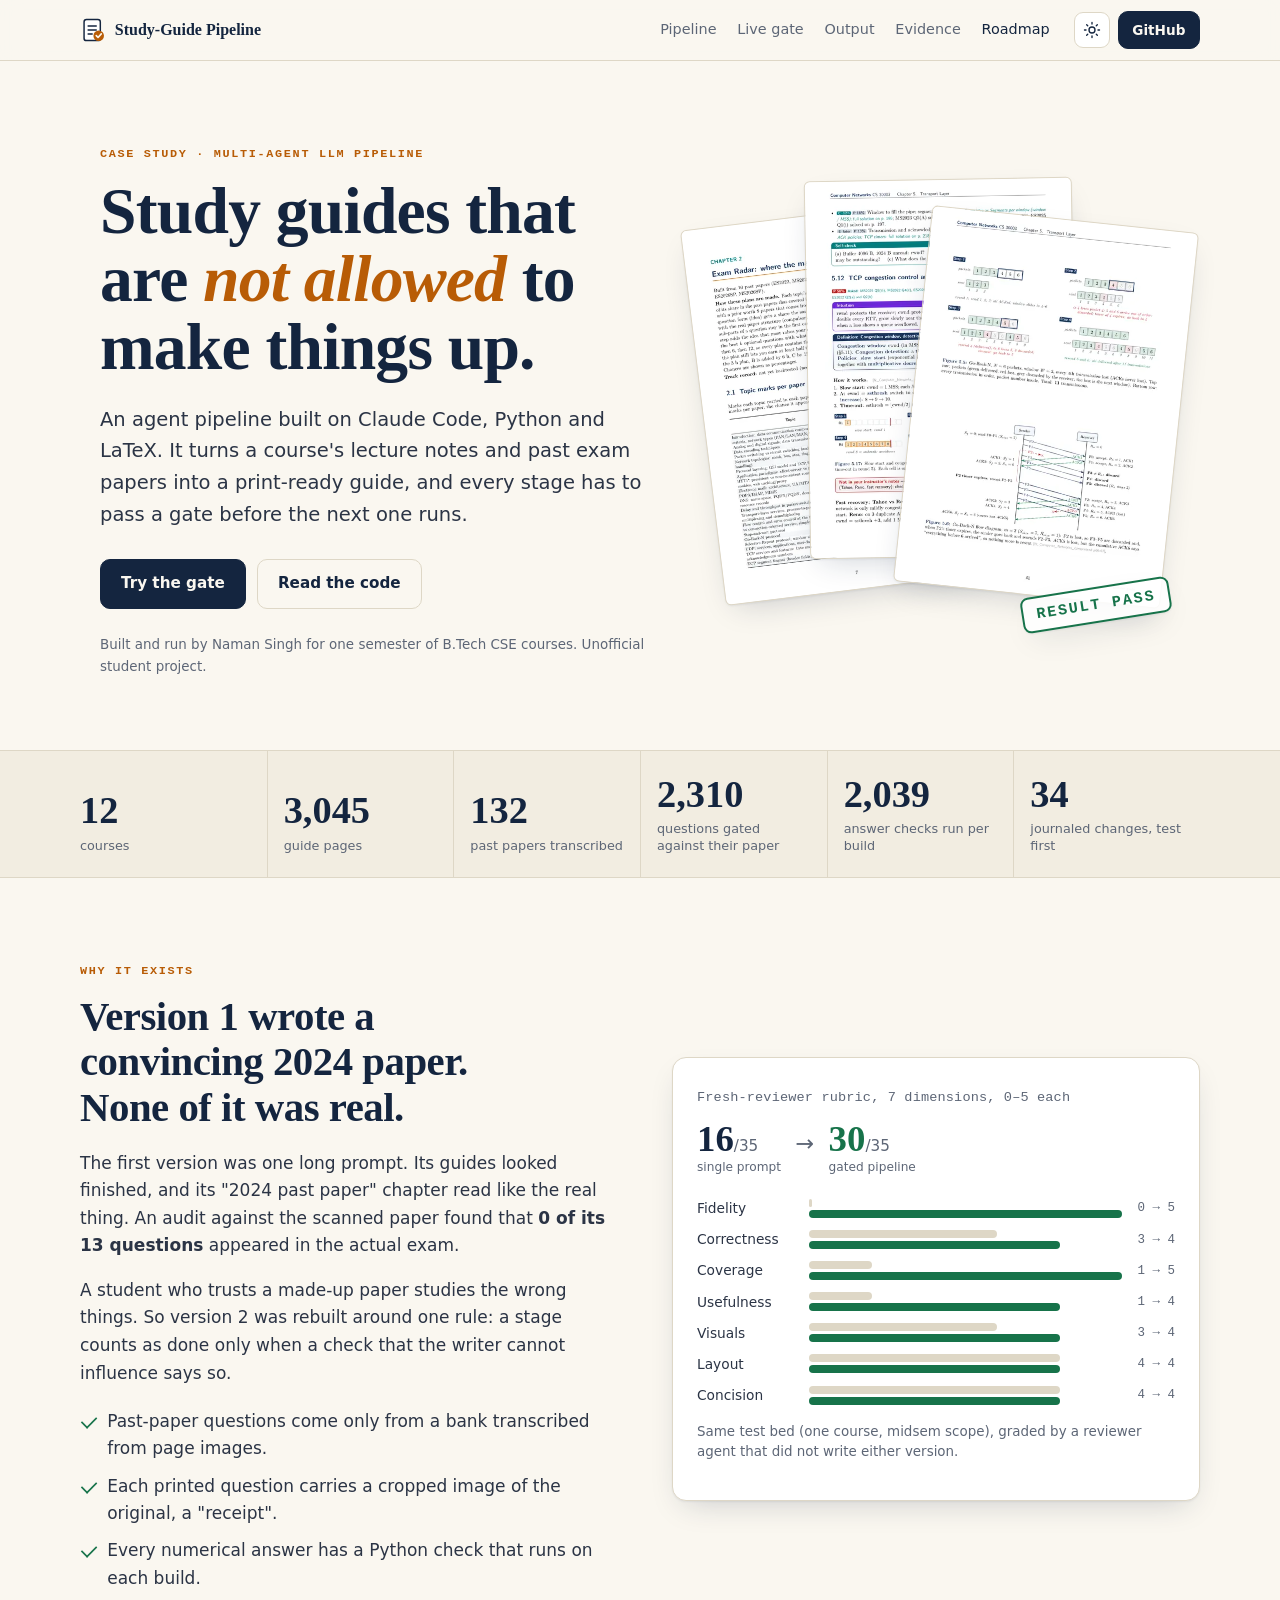
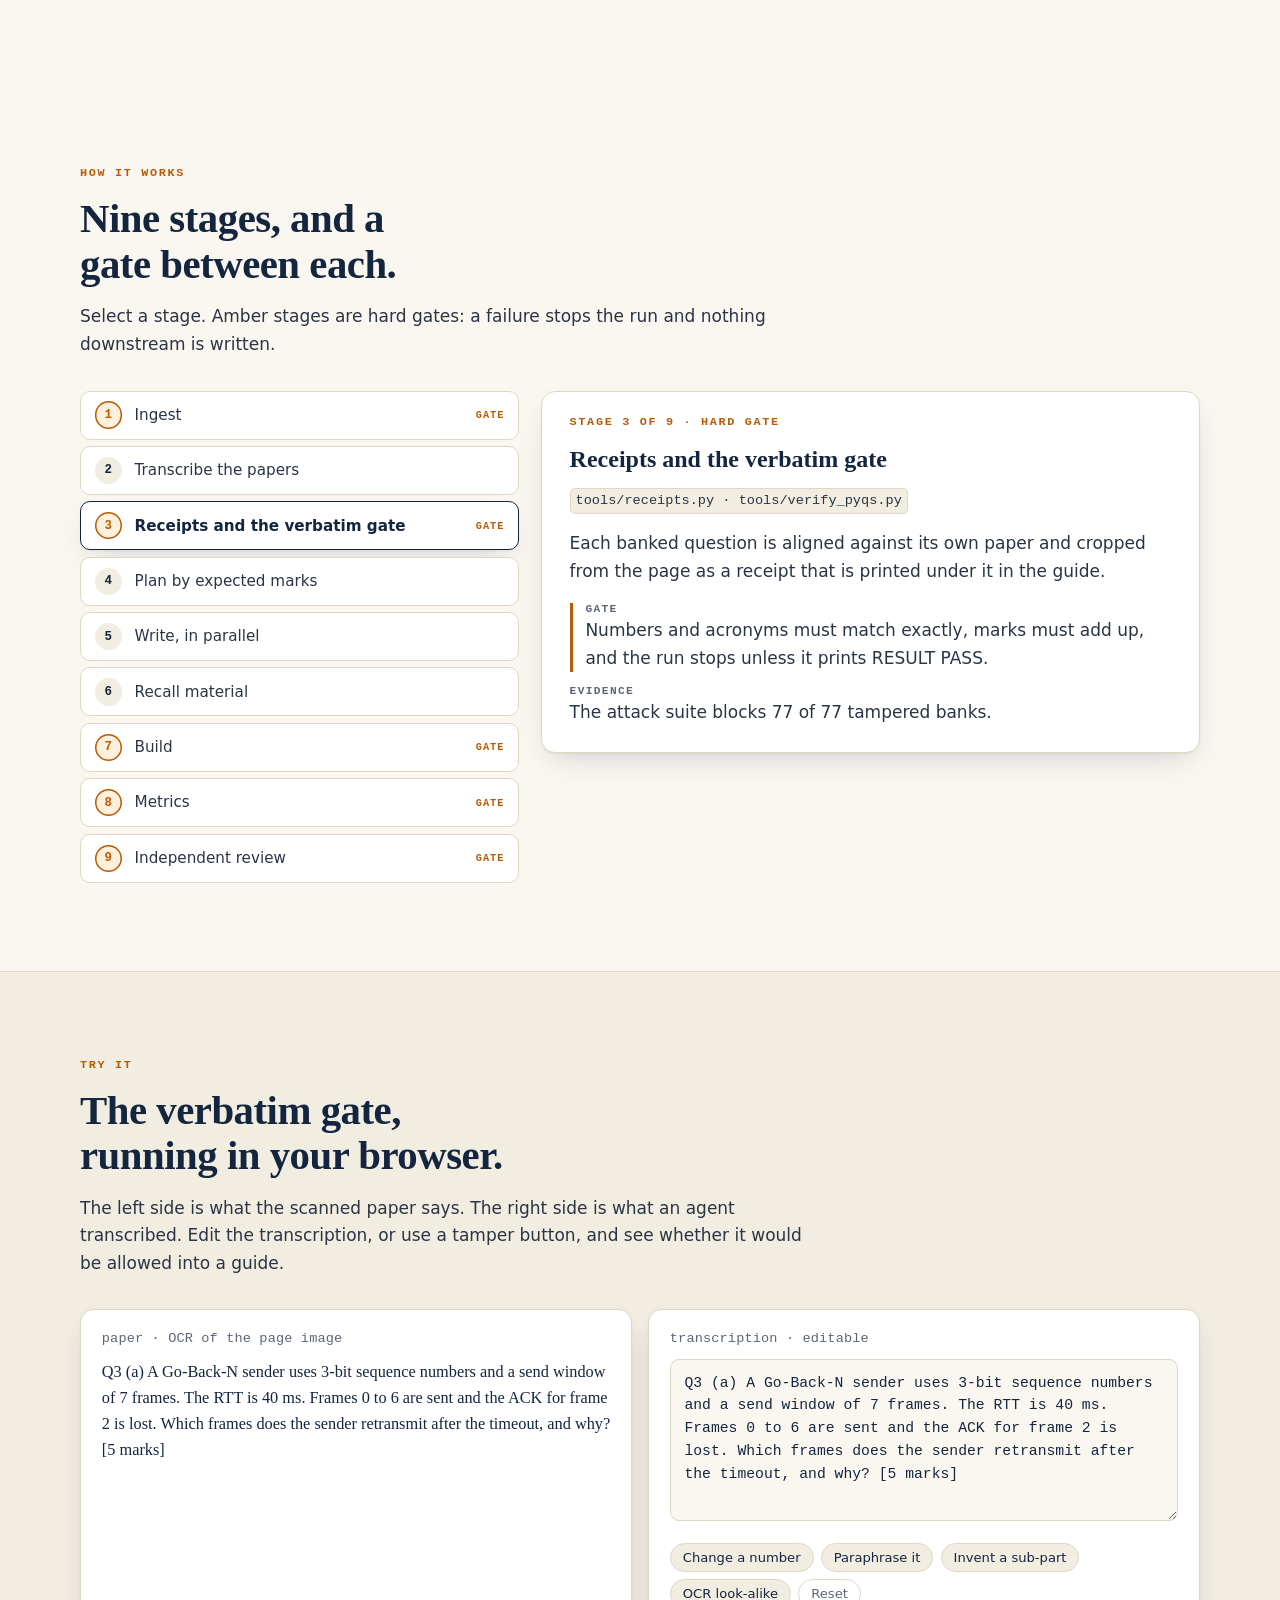
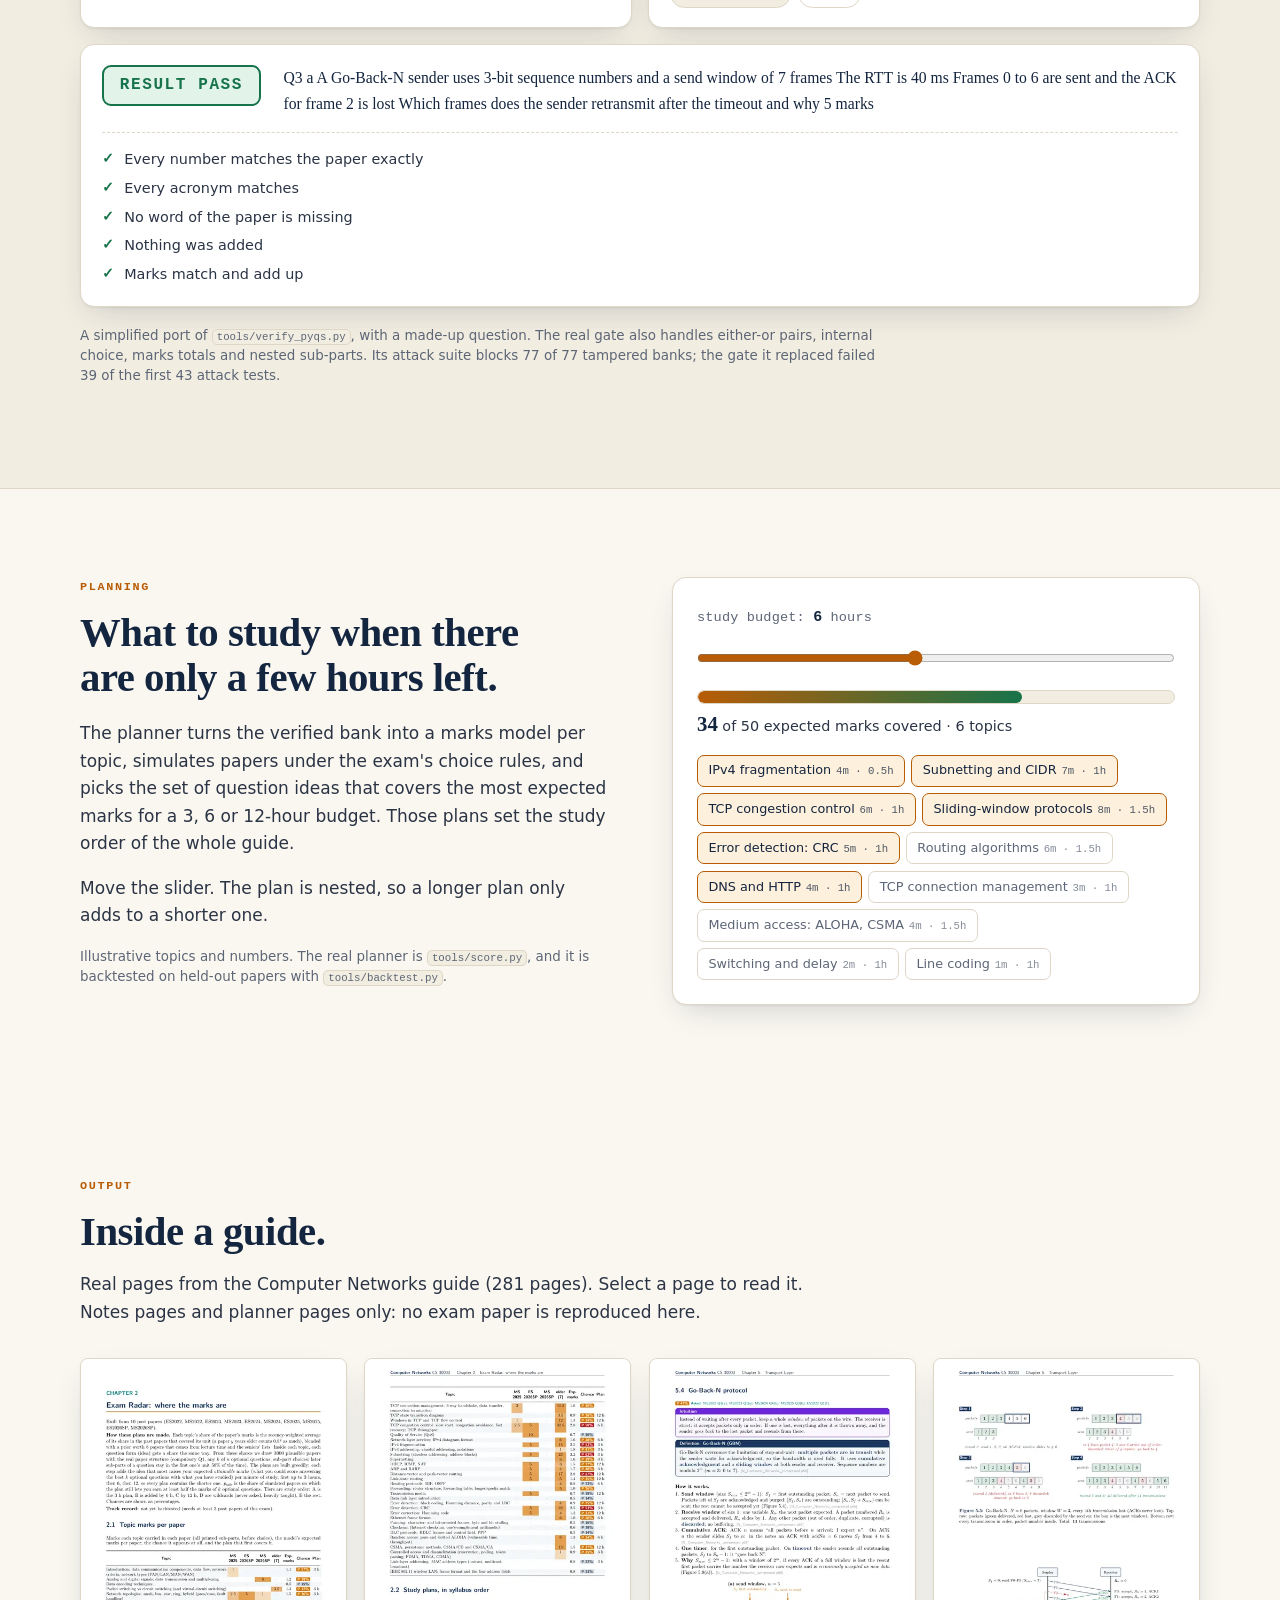
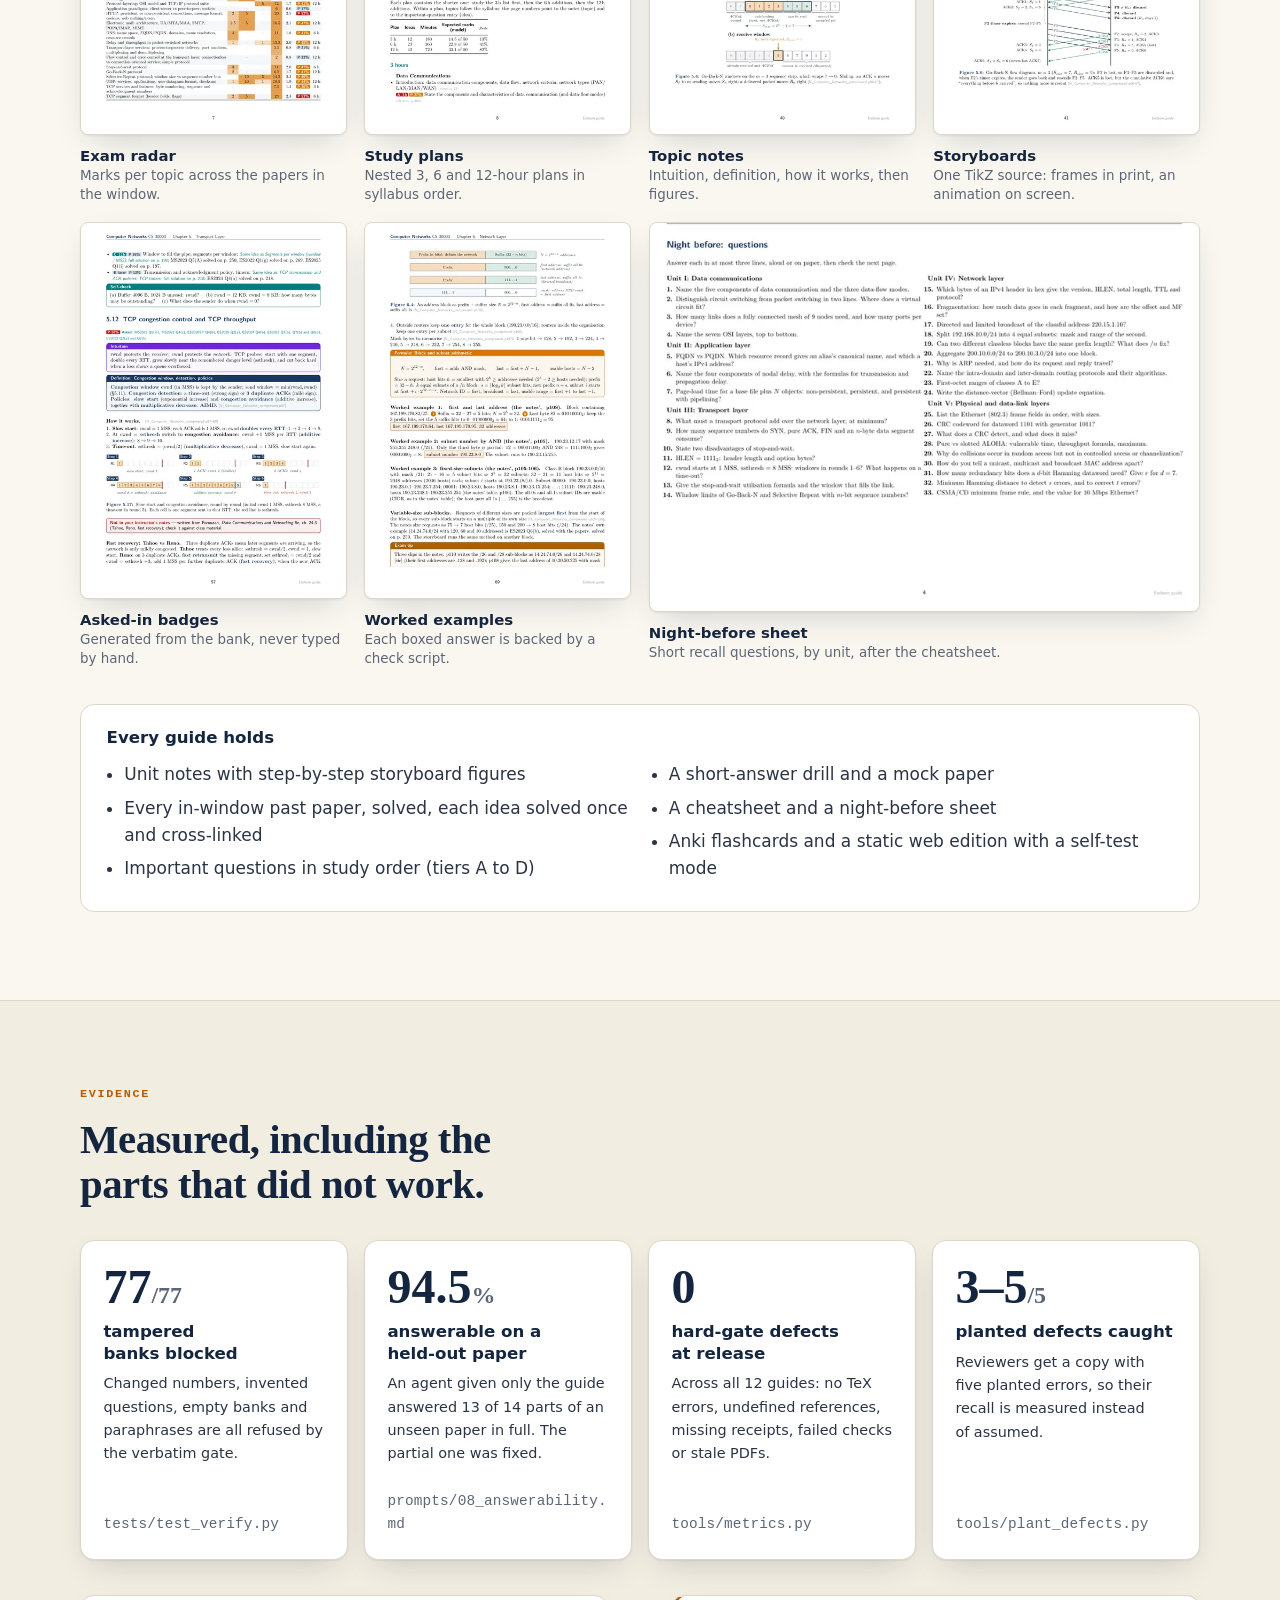
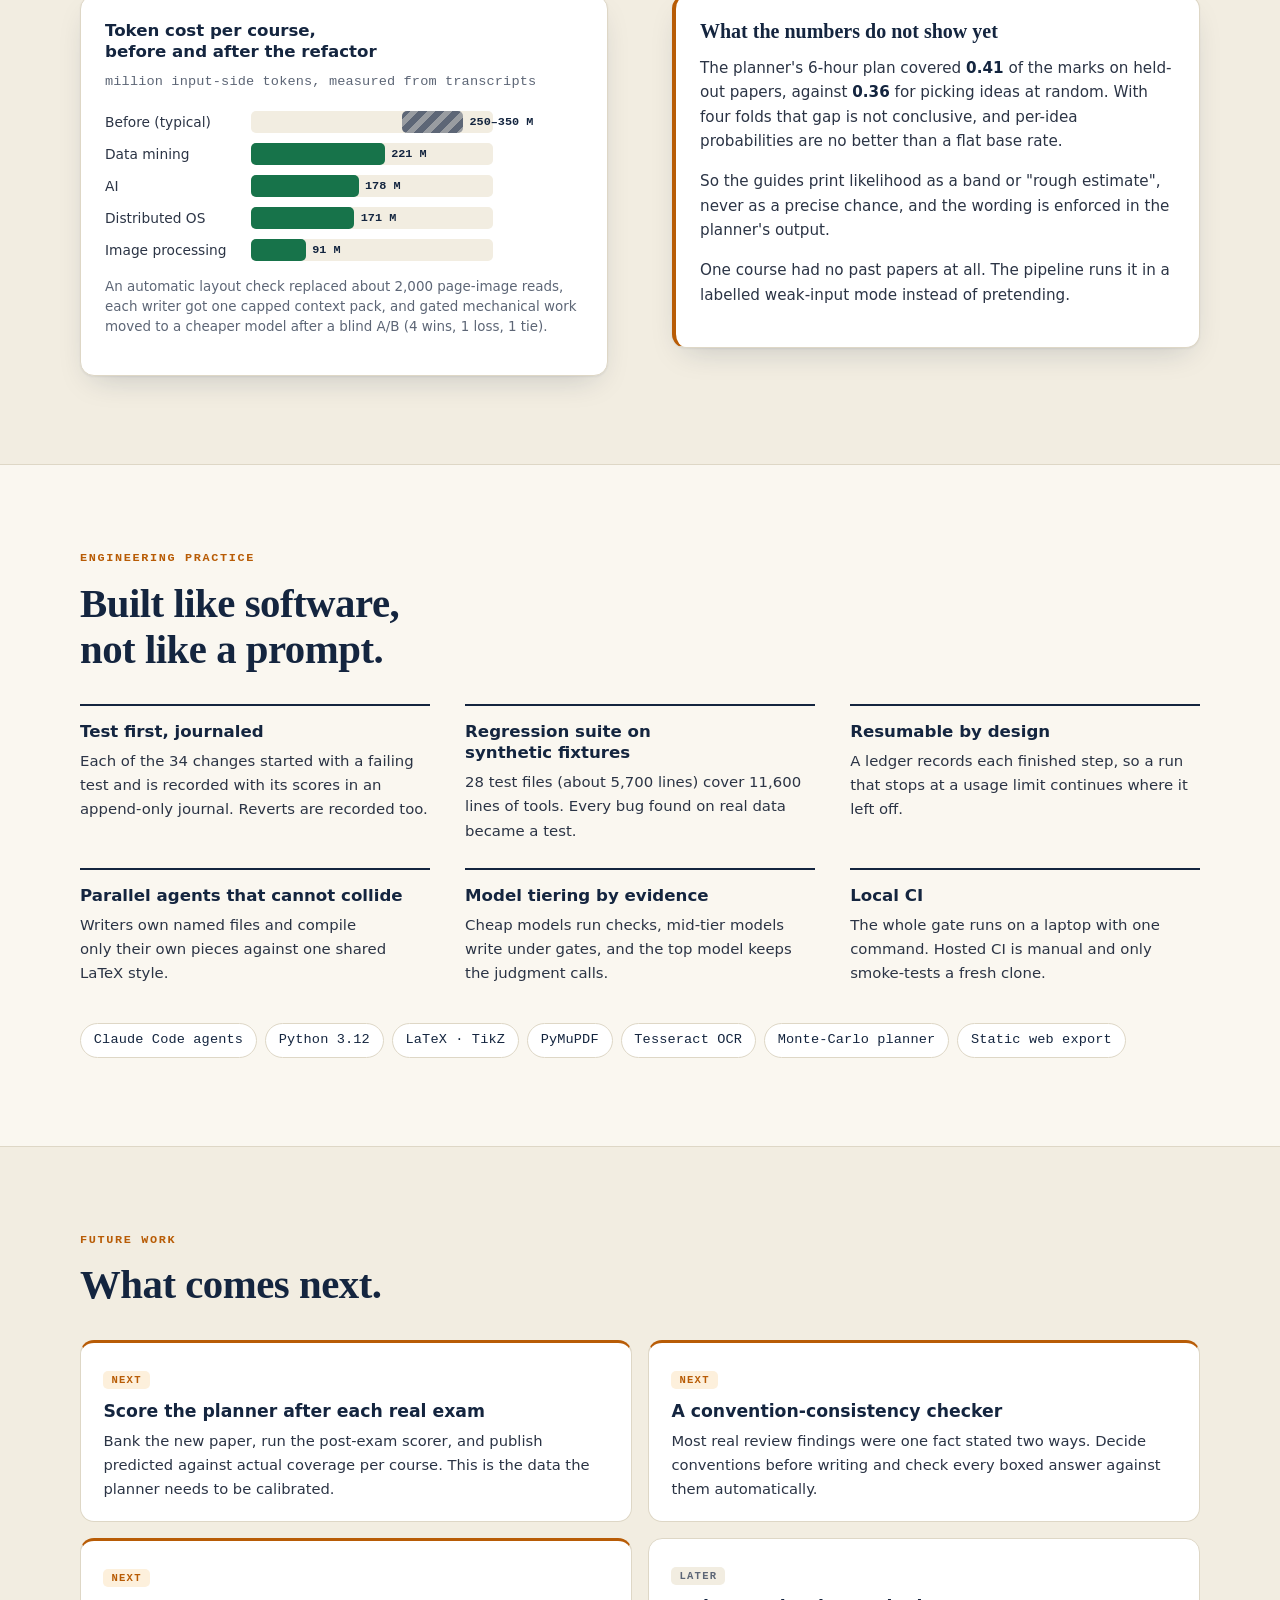
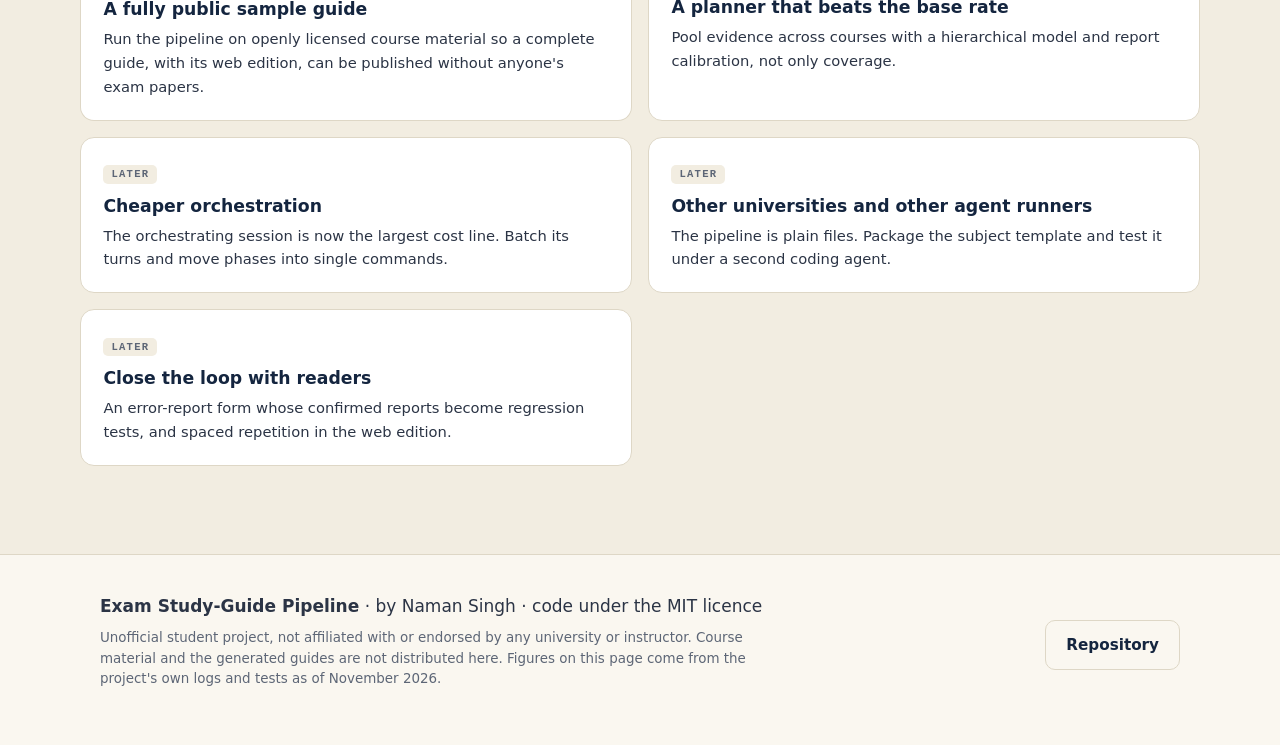
==== commit 71f38be4: "Case study, roadmap and README results for 12 courses" ====
--- a/site/index.html
+++ b/site/index.html
@@ -66,7 +66,7 @@
     <div><dt>past papers transcribed</dt><dd data-count="132">132</dd></div>
     <div><dt>questions gated against their paper</dt><dd data-count="2310">2,310</dd></div>
     <div><dt>answer checks run per build</dt><dd data-count="2039">2,039</dd></div>
-    <div><dt>journaled changes, test first</dt><dd data-count="33">33</dd></div>
+    <div><dt>journaled changes, test first</dt><dd data-count="34">34</dd></div>
   </dl>
 </section>
 
@@ -233,8 +233,8 @@
   <p class="eyebrow">Engineering practice</p>
   <h2>Built like software, not like a prompt.</h2>
   <div class="grid3">
-    <article><h3>Test first, journaled</h3><p>Each of the 33 changes started with a failing test and is recorded with its scores in an append-only journal. Reverts are recorded too.</p></article>
-    <article><h3>Regression suite on synthetic fixtures</h3><p>32 test files (about 6,000 lines) cover 11,600 lines of tools. Every bug found on real data became a test.</p></article>
+    <article><h3>Test first, journaled</h3><p>Each of the 34 changes started with a failing test and is recorded with its scores in an append-only journal. Reverts are recorded too.</p></article>
+    <article><h3>Regression suite on synthetic fixtures</h3><p>28 test files (about 5,700 lines) cover 11,600 lines of tools. Every bug found on real data became a test.</p></article>
     <article><h3>Resumable by design</h3><p>A ledger records each finished step, so a run that stops at a usage limit continues where it left off.</p></article>
     <article><h3>Parallel agents that cannot collide</h3><p>Writers own named files and compile only their own pieces against one shared LaTeX style.</p></article>
     <article><h3>Model tiering by evidence</h3><p>Cheap models run checks, mid-tier models write under gates, and the top model keeps the judgment calls.</p></article>
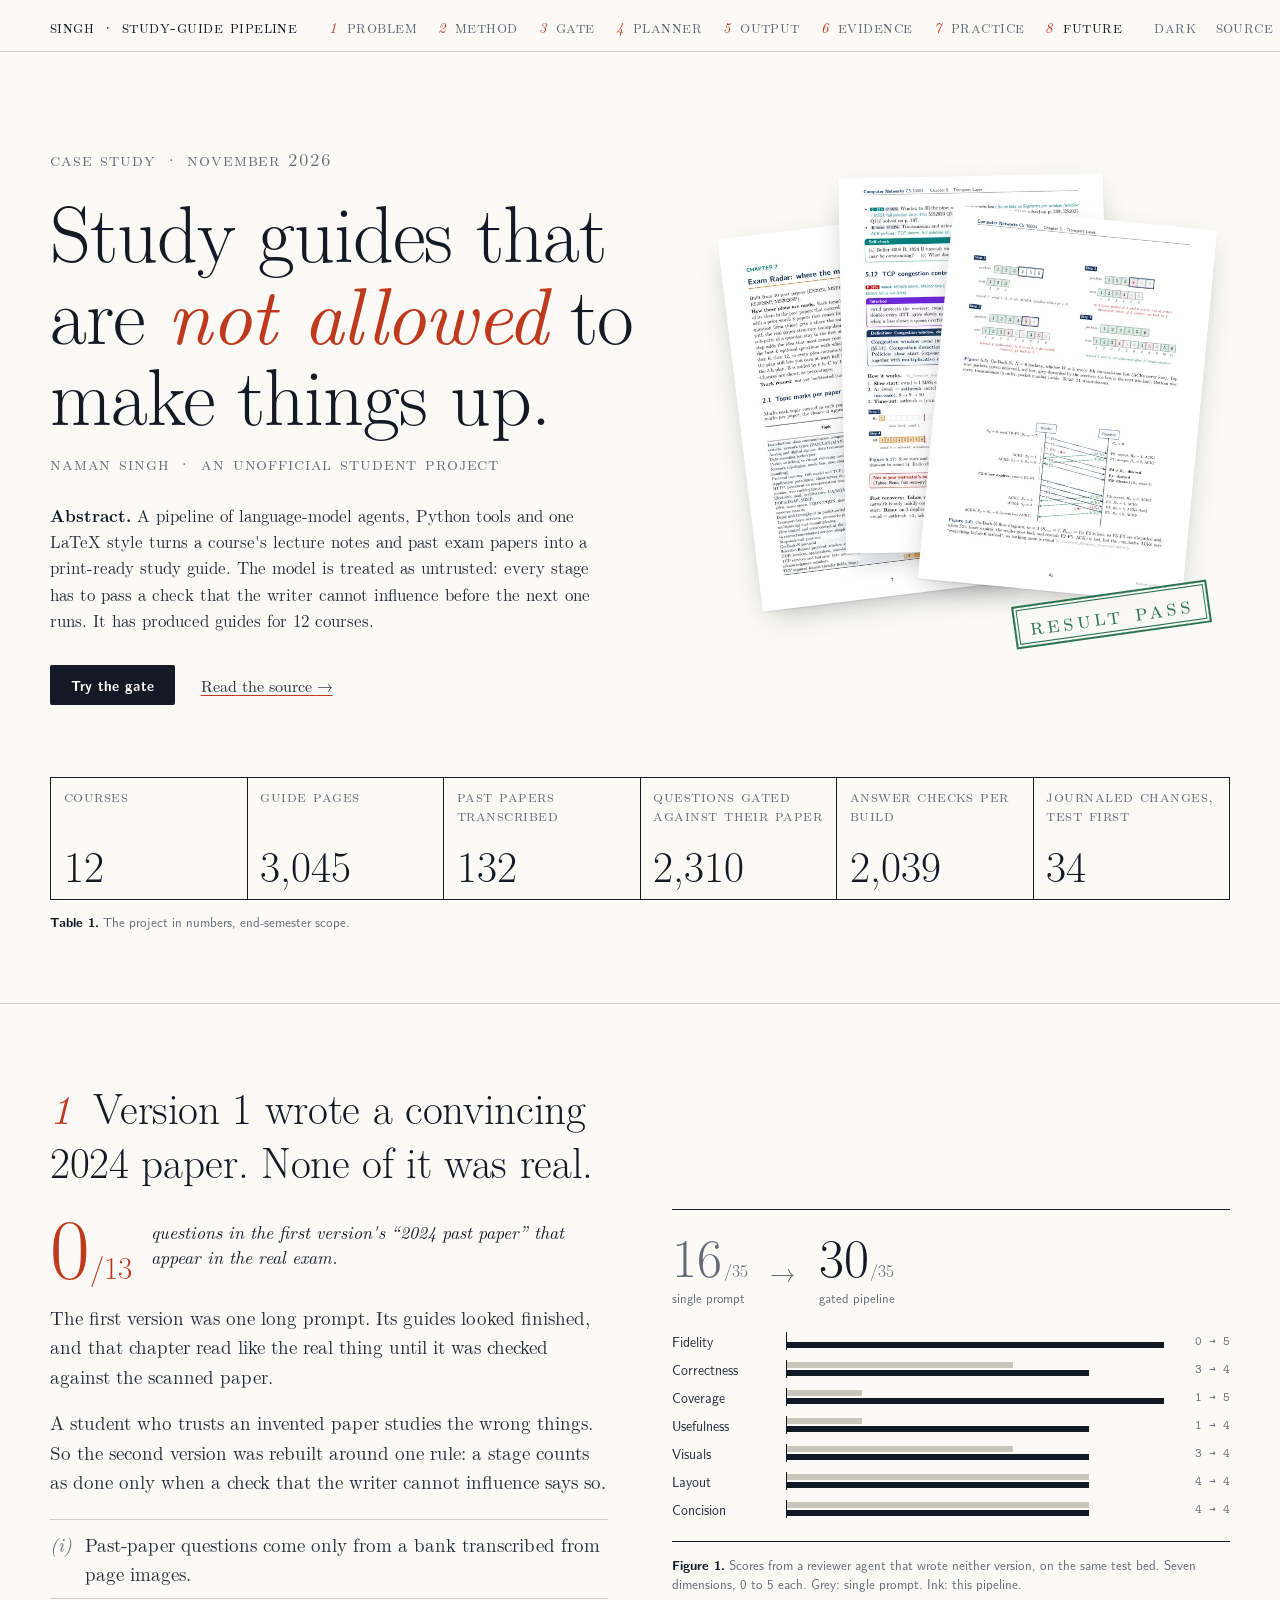
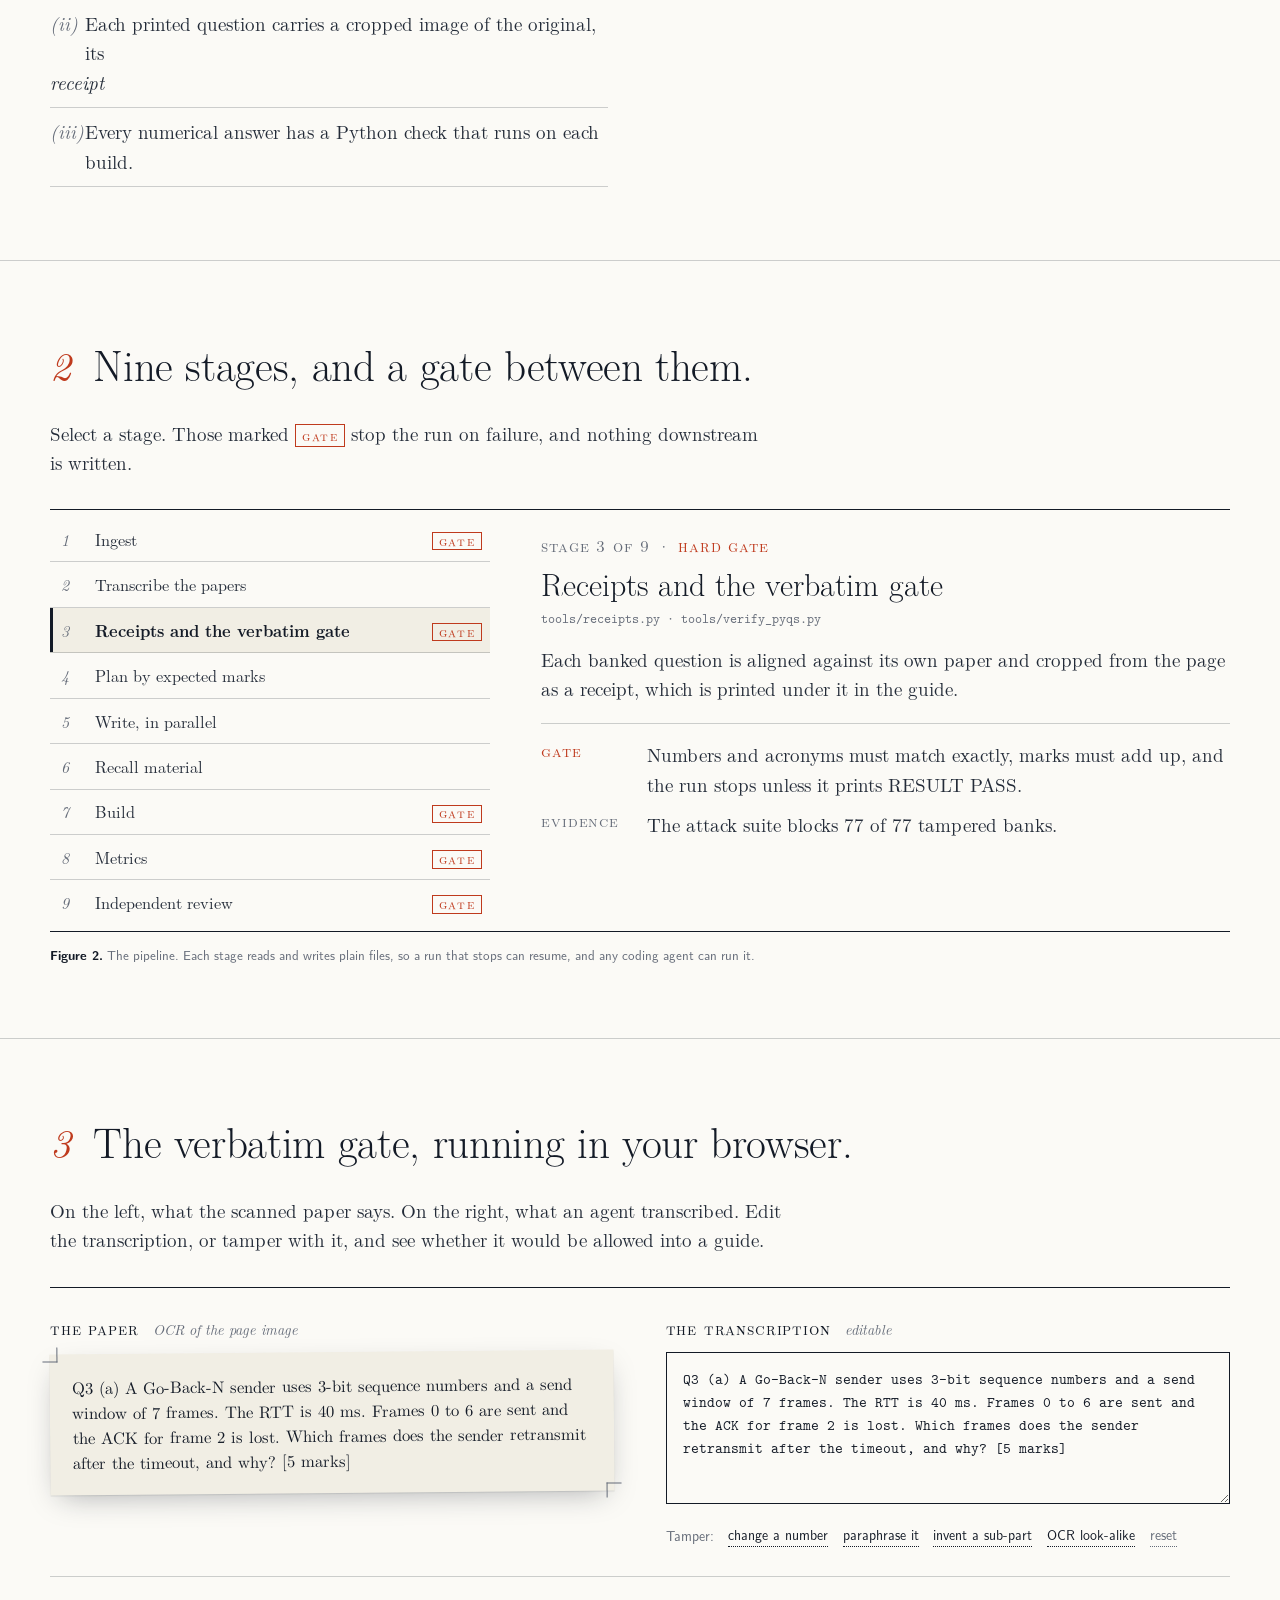
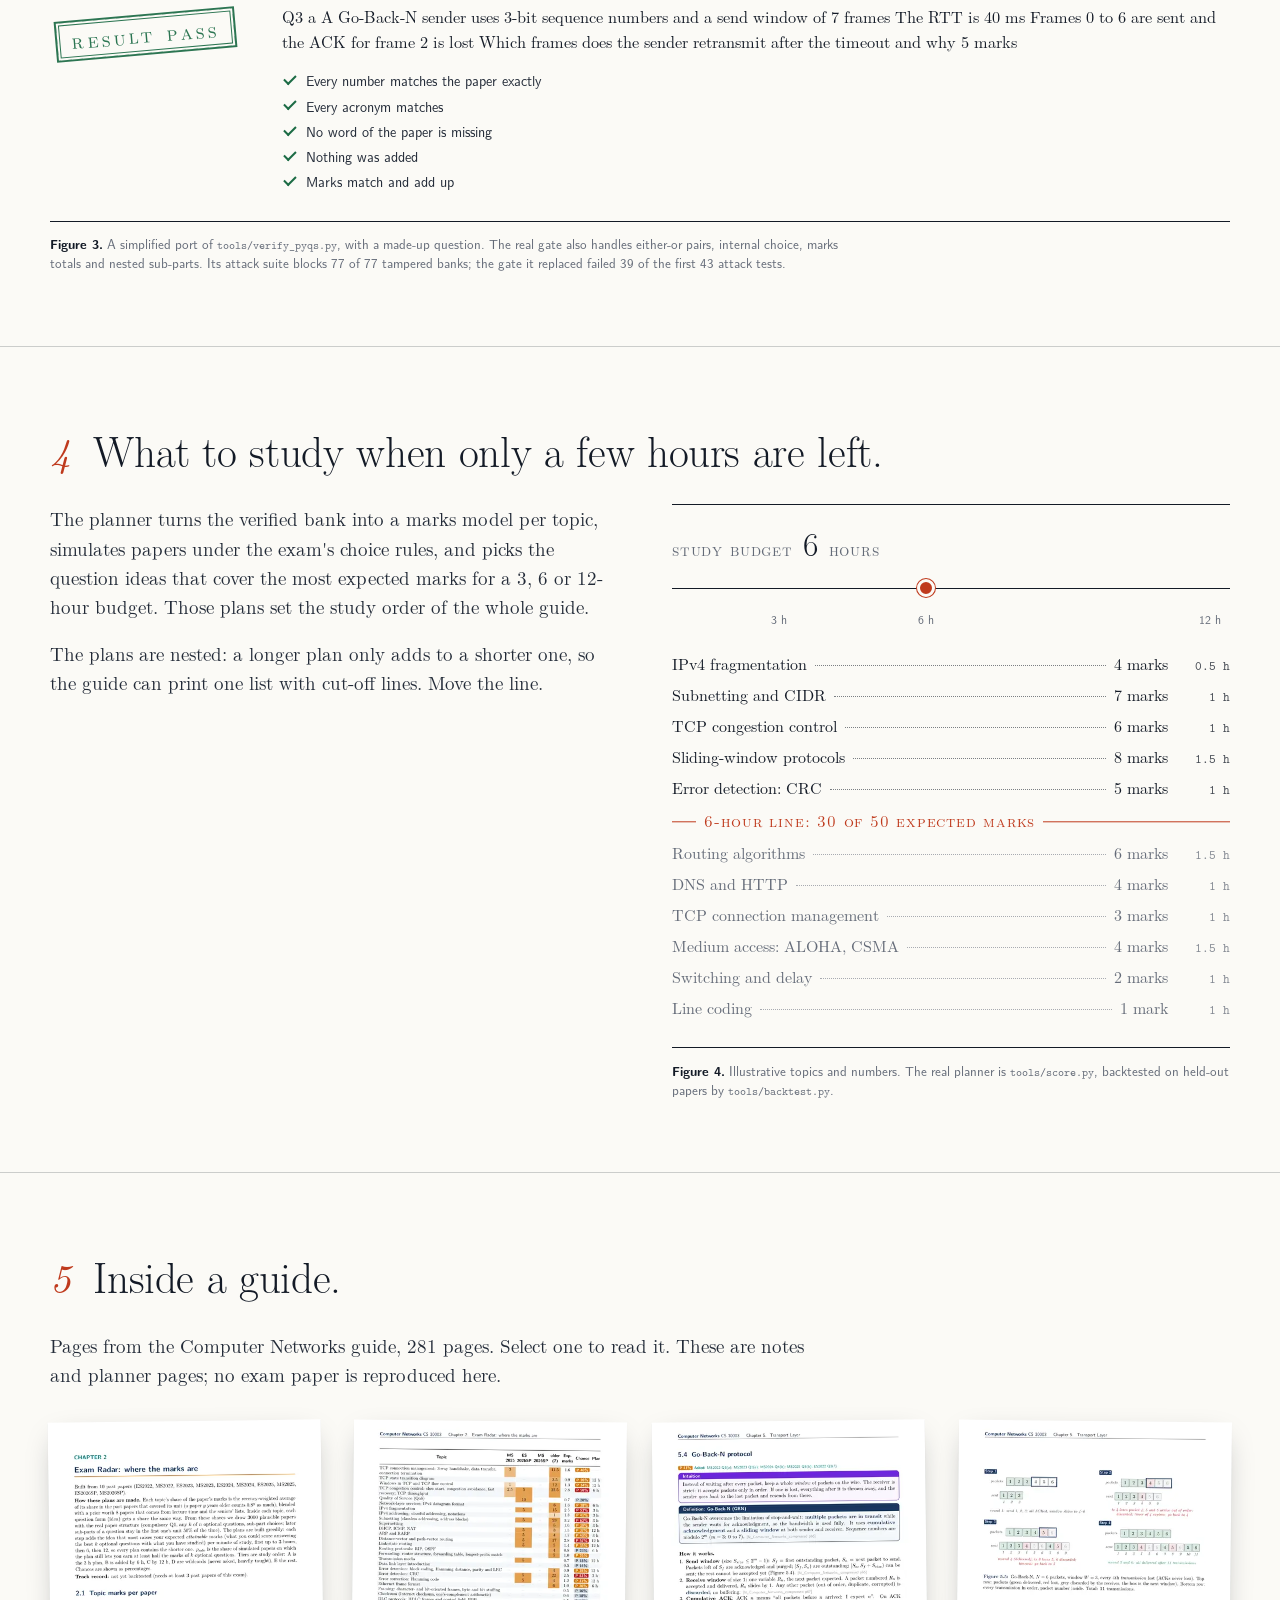
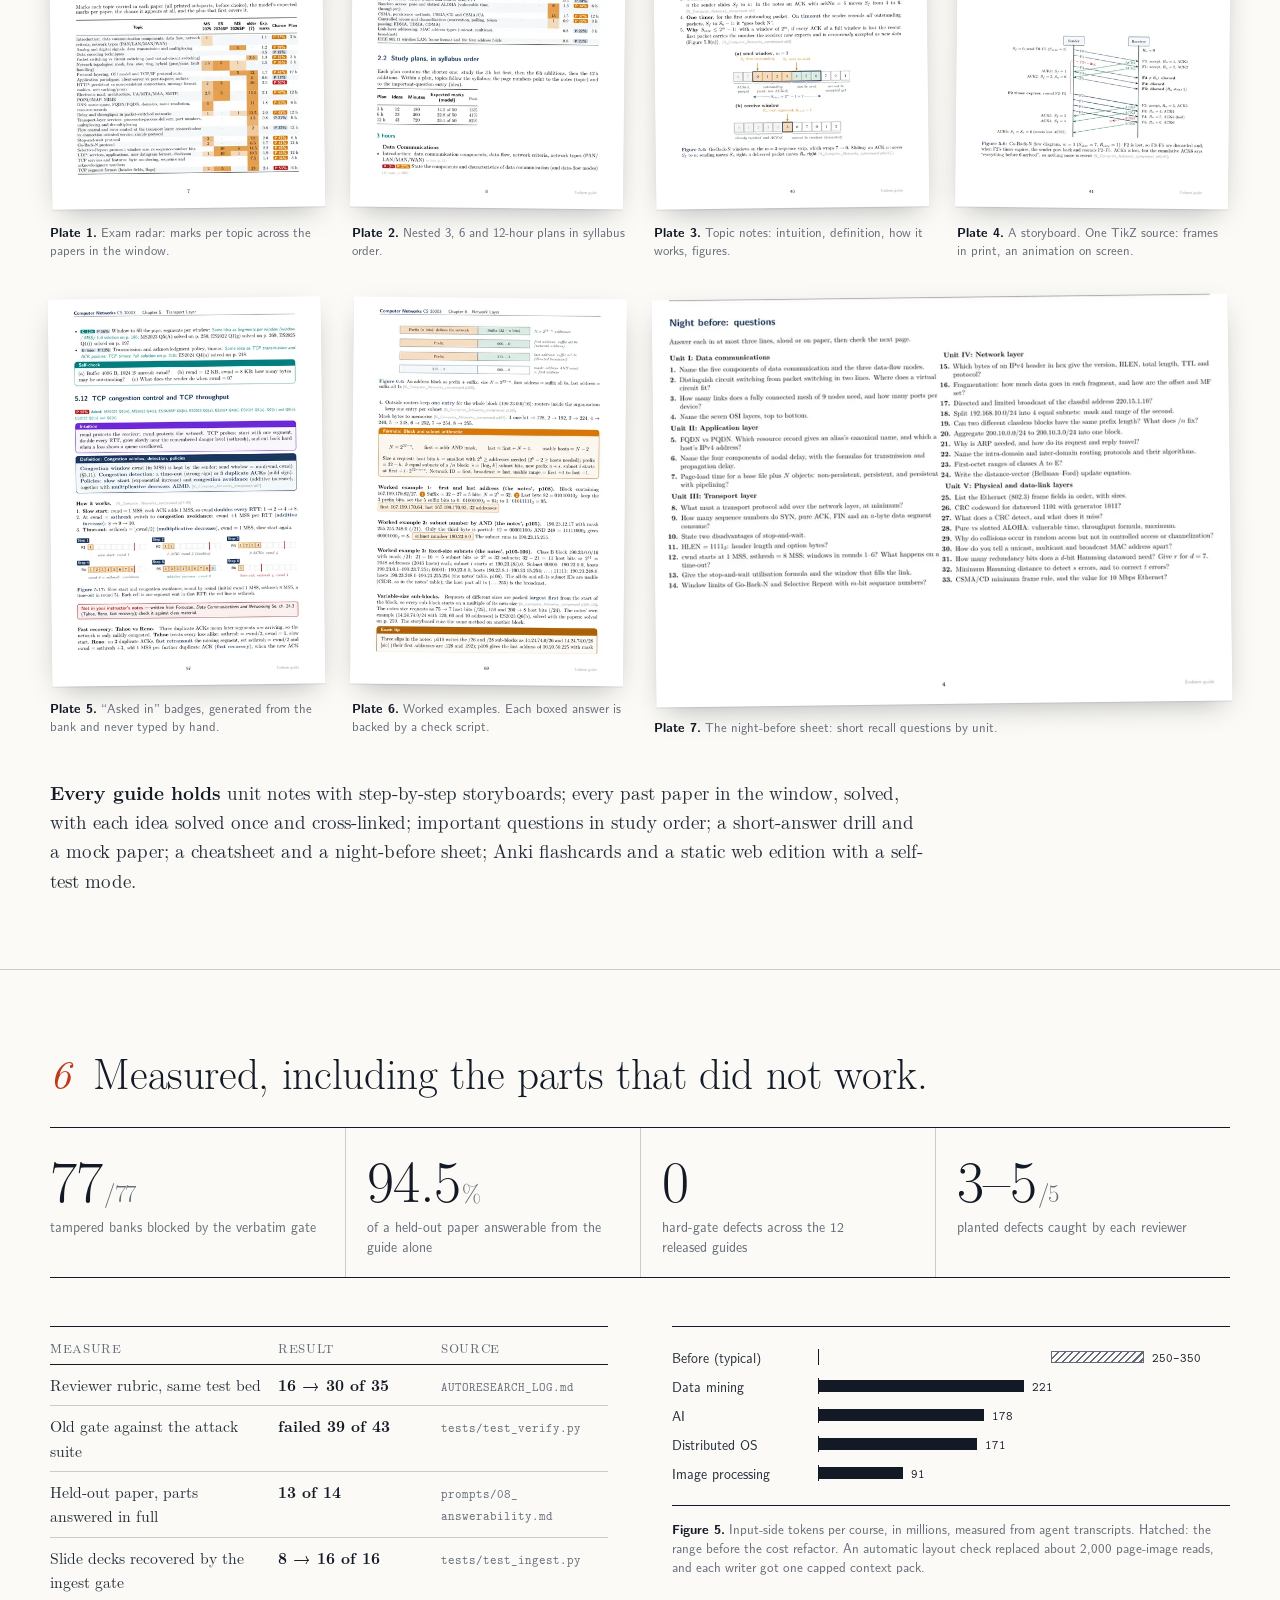
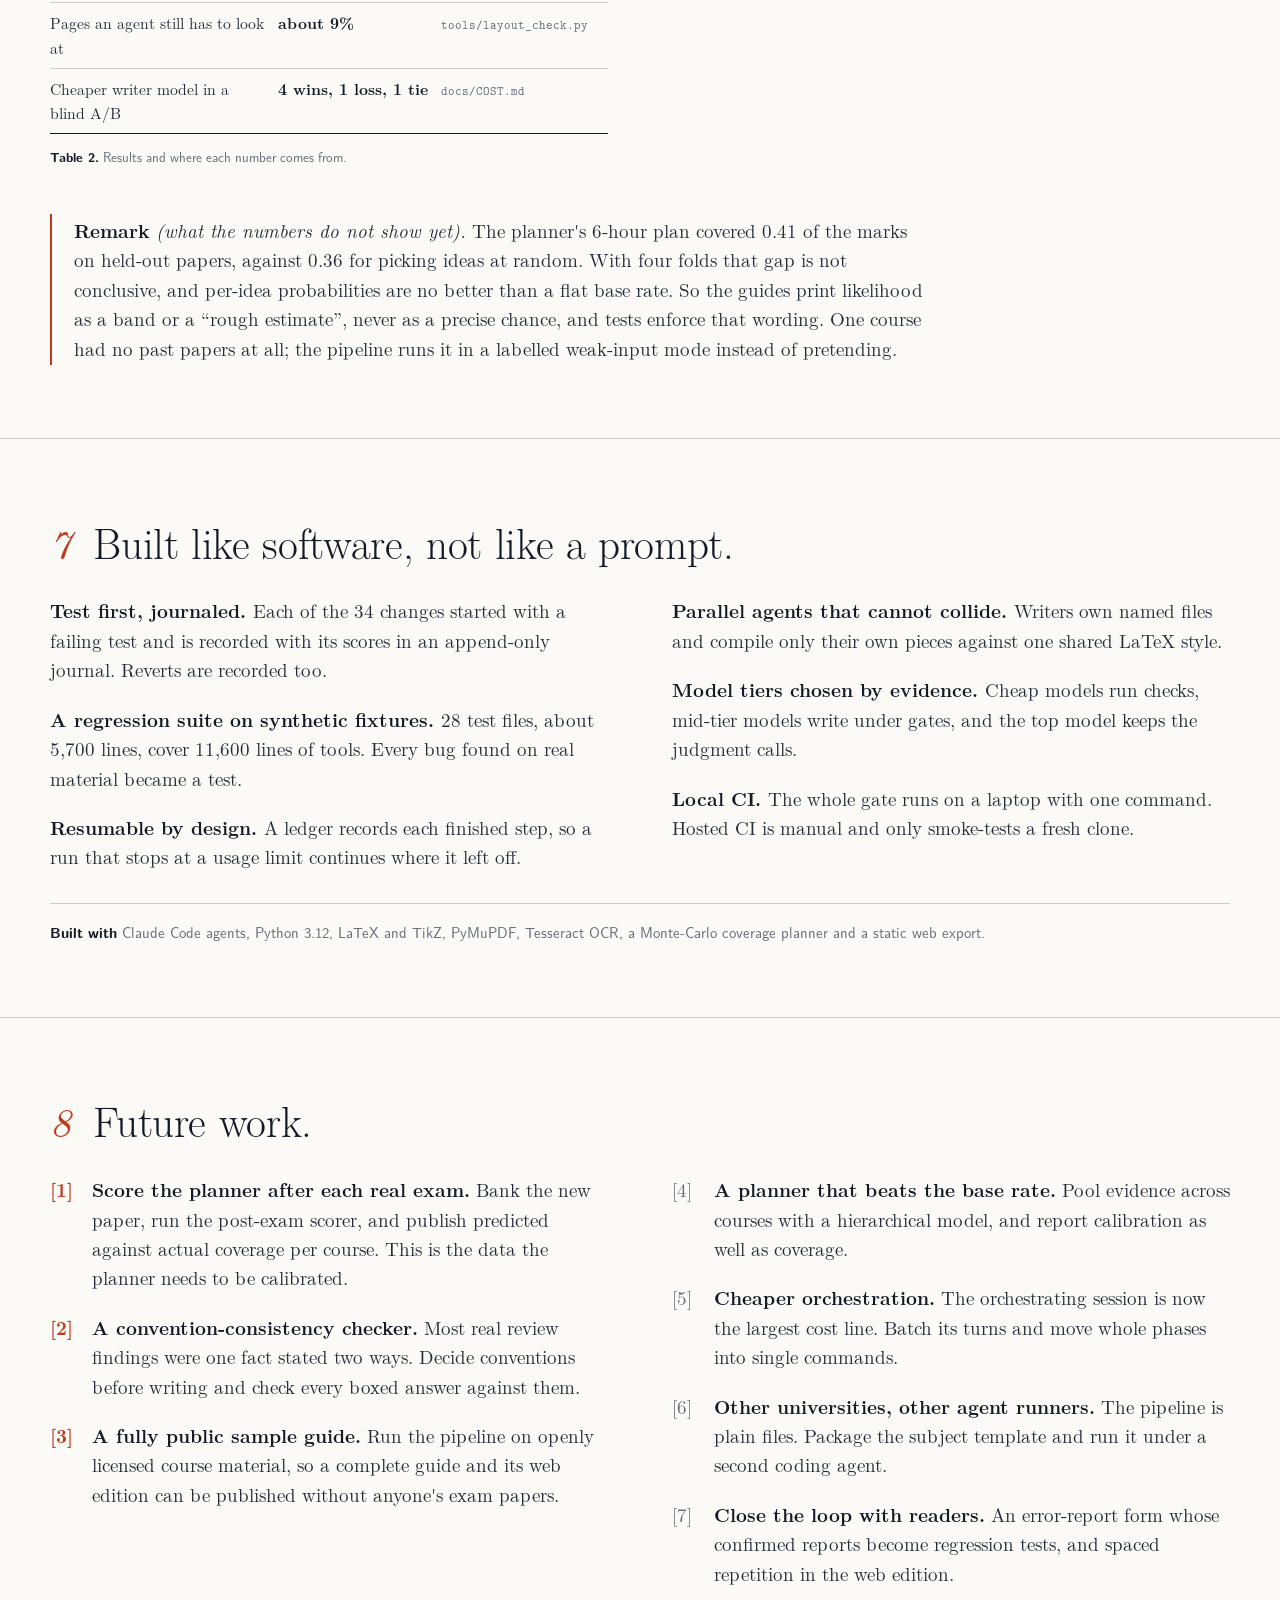
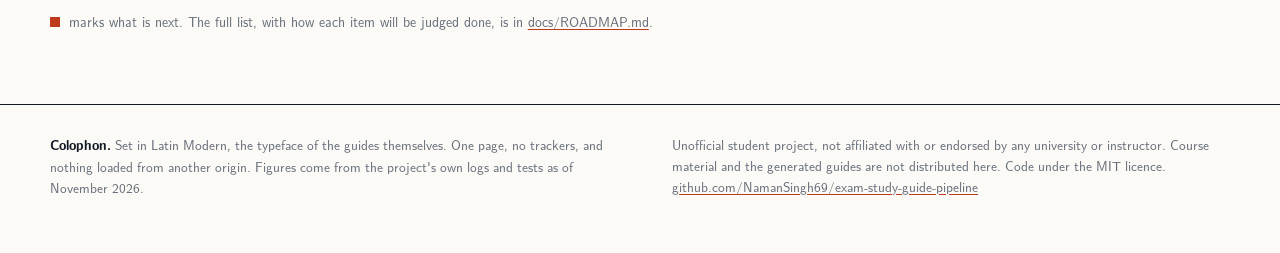
==== commit 5f4e6484: "Showcase redesign: typeset-paper layout in Latin Modern, social image, deploy notes (C34)" ====
--- a/site/index.html
+++ b/site/index.html
@@ -5,268 +5,240 @@
 <meta name="viewport" content="width=device-width, initial-scale=1">
 <title>Exam Study-Guide Pipeline: gated multi-agent LLM system</title>
 <meta name="description" content="A multi-agent pipeline (Claude Code, Python, LaTeX) that turns course notes and past exam papers into verified study guides. 12 courses, 3,045 pages, 2,310 past-paper questions gated against their source.">
-<meta name="theme-color" content="#faf7f0">
+<meta name="theme-color" content="#fbfaf6">
 <meta property="og:type" content="website">
 <meta property="og:title" content="Exam Study-Guide Pipeline">
 <meta property="og:description" content="Study guides that are not allowed to make things up: a gated multi-agent LLM pipeline. 12 courses, 3,045 pages, 2,310 verified past-paper questions.">
 <meta property="og:image" content="og.png">
 <meta name="twitter:card" content="summary_large_image">
 <link rel="icon" href="favicon.svg" type="image/svg+xml">
+<link rel="preload" href="fonts/lmr10.woff" as="font" type="font/woff" crossorigin>
+<link rel="preload" href="fonts/lmr17.woff" as="font" type="font/woff" crossorigin>
 <link rel="stylesheet" href="styles.css">
 <script src="theme.js"></script>
 </head>
 <body>
 <a class="skip" href="#main">Skip to content</a>
 
-<header class="nav" id="top">
-  <a class="brand" href="#top" aria-label="Exam Study-Guide Pipeline, top of page">
-    <svg viewBox="0 0 32 32" width="26" height="26" aria-hidden="true"><rect x="5" y="3" width="20" height="26" rx="3" class="lg-page"/><path d="M10 11h10M10 16h10M10 21h5" class="lg-line"/><circle cx="23" cy="23" r="6.5" class="lg-seal"/><path d="M20 23l2.2 2.2 4-4.4" class="lg-tick"/></svg>
-    <span>Study-Guide Pipeline</span>
-  </a>
+<header class="runhead" id="top">
+  <a class="rh-title" href="#top">Singh <span aria-hidden="true">·</span> Study-Guide Pipeline</a>
   <nav aria-label="Sections">
-    <a href="#pipeline">Pipeline</a>
-    <a href="#gate">Live gate</a>
-    <a href="#guide">Output</a>
-    <a href="#evidence">Evidence</a>
-    <a href="#roadmap">Roadmap</a>
+    <a href="#problem"><i>1</i> Problem</a>
+    <a href="#method"><i>2</i> Method</a>
+    <a href="#gate"><i>3</i> Gate</a>
+    <a href="#planner"><i>4</i> Planner</a>
+    <a href="#output"><i>5</i> Output</a>
+    <a href="#evidence"><i>6</i> Evidence</a>
+    <a href="#practice"><i>7</i> Practice</a>
+    <a href="#future"><i>8</i> Future</a>
   </nav>
-  <div class="nav-end">
-    <button class="icon-btn" id="themeToggle" type="button" aria-label="Switch colour theme">
-      <svg viewBox="0 0 24 24" width="18" height="18" aria-hidden="true"><path class="i-sun" d="M12 4V2m0 20v-2m8-8h2M2 12h2m13.7-5.7 1.4-1.4M4.9 19.1l1.4-1.4m0-11.4L4.9 4.9m14.2 14.2-1.4-1.4M12 16a4 4 0 1 0 0-8 4 4 0 0 0 0 8Z"/><path class="i-moon" d="M20 14.5A8 8 0 0 1 9.5 4a8 8 0 1 0 10.5 10.5Z"/></svg>
-    </button>
-    <a class="btn btn-small" href="https://github.com/NamanSingh69/exam-study-guide-pipeline" target="_blank" rel="noopener">GitHub</a>
+  <div class="rh-end">
+    <button id="themeToggle" type="button" aria-label="Switch between light and dark"><span class="t-dark">Dark</span><span class="t-light">Light</span></button>
+    <a href="https://github.com/NamanSingh69/exam-study-guide-pipeline" target="_blank" rel="noopener">Source <span aria-hidden="true">→</span></a>
   </div>
 </header>
 
 <main id="main">
 
-<section class="hero">
-  <div class="hero-copy">
-    <p class="eyebrow">Case study · multi-agent LLM pipeline</p>
+<section class="title-block">
+  <div class="tb-copy">
+    <p class="kicker">Case study <span aria-hidden="true">·</span> November 2026</p>
     <h1>Study guides that are <em>not allowed</em> to make things up.</h1>
-    <p class="lede">An agent pipeline built on Claude Code, Python and LaTeX. It turns a course's lecture notes and past exam papers into a print-ready guide, and every stage has to pass a gate before the next one runs.</p>
-    <div class="cta">
+    <p class="byline">Naman Singh <span aria-hidden="true">·</span> an unofficial student project</p>
+    <p class="abstract"><b>Abstract.</b> A pipeline of language-model agents, Python tools and one LaTeX style turns a course's lecture notes and past exam papers into a print-ready study guide. The model is treated as untrusted: every stage has to pass a check that the writer cannot influence before the next one runs. It has produced guides for 12 courses.</p>
+    <p class="actions">
       <a class="btn" href="#gate">Try the gate</a>
-      <a class="btn btn-ghost" href="https://github.com/NamanSingh69/exam-study-guide-pipeline" target="_blank" rel="noopener">Read the code</a>
-    </div>
-    <p class="hero-note">Built and run by Naman Singh for one semester of B.Tech CSE courses. Unofficial student project.</p>
-  </div>
-  <div class="hero-art" aria-hidden="true">
+      <a class="link" href="https://github.com/NamanSingh69/exam-study-guide-pipeline" target="_blank" rel="noopener">Read the source <span aria-hidden="true">→</span></a>
+    </p>
+  </div>
+  <div class="desk" aria-hidden="true">
     <img class="sheet s1" src="img/thumb-radar.webp" alt="" width="496" height="702">
     <img class="sheet s2" src="img/thumb-tcp-congestion.webp" alt="" width="496" height="702">
     <img class="sheet s3" src="img/thumb-gbn-storyboard.webp" alt="" width="496" height="702">
-    <span class="stamp">RESULT PASS</span>
-  </div>
-</section>
-
-<section class="stats" aria-label="Project numbers">
-  <dl>
-    <div><dt>courses</dt><dd data-count="12">12</dd></div>
-    <div><dt>guide pages</dt><dd data-count="3045">3,045</dd></div>
-    <div><dt>past papers transcribed</dt><dd data-count="132">132</dd></div>
-    <div><dt>questions gated against their paper</dt><dd data-count="2310">2,310</dd></div>
-    <div><dt>answer checks run per build</dt><dd data-count="2039">2,039</dd></div>
-    <div><dt>journaled changes, test first</dt><dd data-count="34">34</dd></div>
-  </dl>
-</section>
-
-<section class="block" id="problem">
-  <div class="split">
-    <div>
-      <p class="eyebrow">Why it exists</p>
-      <h2>Version 1 wrote a convincing 2024 paper. None of it was real.</h2>
-      <p>The first version was one long prompt. Its guides looked finished, and its "2024 past paper" chapter read like the real thing. An audit against the scanned paper found that <strong>0 of its 13 questions</strong> appeared in the actual exam.</p>
-      <p>A student who trusts a made-up paper studies the wrong things. So version 2 was rebuilt around one rule: a stage counts as done only when a check that the writer cannot influence says so.</p>
-      <ul class="ticks">
+    <span class="stamp pass">Result pass</span>
+  </div>
+</section>
+
+<section class="cover" aria-label="The project in numbers">
+  <table>
+    <caption><b>Table 1.</b> The project in numbers, end-semester scope.</caption>
+    <thead><tr><th scope="col">Courses</th><th scope="col">Guide pages</th><th scope="col">Past papers transcribed</th><th scope="col">Questions gated against their paper</th><th scope="col">Answer checks per build</th><th scope="col">Journaled changes, test first</th></tr></thead>
+    <tbody><tr><td data-count="12">12</td><td data-count="3045">3,045</td><td data-count="132">132</td><td data-count="2310">2,310</td><td data-count="2039">2,039</td><td data-count="34">34</td></tr></tbody>
+  </table>
+</section>
+
+<section class="sec" id="problem">
+  <h2><span class="num">1</span>Version 1 wrote a convincing 2024 paper. None of it was real.</h2>
+  <div class="cols">
+    <div class="prose">
+      <p class="lead-fig"><span class="zero">0<small>/13</small></span><span>questions in the first version's &ldquo;2024 past paper&rdquo; that appear in the real exam.</span></p>
+      <p>The first version was one long prompt. Its guides looked finished, and that chapter read like the real thing until it was checked against the scanned paper.</p>
+      <p>A student who trusts an invented paper studies the wrong things. So the second version was rebuilt around one rule: a stage counts as done only when a check that the writer cannot influence says so.</p>
+      <ol class="rules">
         <li>Past-paper questions come only from a bank transcribed from page images.</li>
-        <li>Each printed question carries a cropped image of the original, a "receipt".</li>
+        <li>Each printed question carries a cropped image of the original, its <em>receipt</em>.</li>
         <li>Every numerical answer has a Python check that runs on each build.</li>
-      </ul>
-    </div>
-    <figure class="score-card">
-      <figcaption>
-        <span class="mono">Fresh-reviewer rubric, 7 dimensions, 0–5 each</span>
-        <div class="score-totals"><span class="tot tot-old"><b>16</b>/35 <i>single prompt</i></span><span class="arrow" aria-hidden="true">→</span><span class="tot tot-new"><b>30</b>/35 <i>gated pipeline</i></span></div>
-      </figcaption>
-      <div id="rubric" class="rubric" role="img" aria-label="Scores per dimension. Fidelity 0 to 5, correctness 3 to 4, coverage 1 to 5, usefulness 1 to 4, visuals 3 to 4, layout 4 to 4, concision 4 to 4."></div>
-      <p class="fine">Same test bed (one course, midsem scope), graded by a reviewer agent that did not write either version.</p>
-    </figure>
-  </div>
-</section>
-
-<section class="block" id="pipeline">
-  <p class="eyebrow">How it works</p>
-  <h2>Nine stages, and a gate between each.</h2>
-  <p class="section-lede">Select a stage. Amber stages are hard gates: a failure stops the run and nothing downstream is written.</p>
-  <div class="flow">
-    <div class="flow-steps" id="flowSteps" role="tablist" aria-label="Pipeline stages"></div>
-    <div class="flow-panel" id="flowPanel" role="tabpanel" tabindex="0"></div>
-  </div>
-</section>
-
-<section class="block block-tint" id="gate">
-  <p class="eyebrow">Try it</p>
-  <h2>The verbatim gate, running in your browser.</h2>
-  <p class="section-lede">The left side is what the scanned paper says. The right side is what an agent transcribed. Edit the transcription, or use a tamper button, and see whether it would be allowed into a guide.</p>
-  <div class="gate">
-    <div class="gate-col">
-      <h3 class="mono">paper · OCR of the page image</h3>
-      <p class="paper" id="gateSource"></p>
-    </div>
-    <div class="gate-col">
-      <h3 class="mono"><label for="gateInput">transcription · editable</label></h3>
-      <textarea id="gateInput" rows="6" spellcheck="false"></textarea>
-      <div class="chips" role="group" aria-label="Tamper with the transcription">
-        <button type="button" data-tamper="number">Change a number</button>
-        <button type="button" data-tamper="paraphrase">Paraphrase it</button>
-        <button type="button" data-tamper="invent">Invent a sub-part</button>
-        <button type="button" data-tamper="ocr">OCR look-alike</button>
-        <button type="button" data-tamper="reset" class="chip-plain">Reset</button>
-      </div>
-    </div>
-    <div class="gate-out" aria-live="polite">
-      <div class="verdict" id="gateVerdict"></div>
-      <p class="diff" id="gateDiff"></p>
-      <ul class="reasons" id="gateReasons"></ul>
-    </div>
-  </div>
-  <p class="fine">A simplified port of <code>tools/verify_pyqs.py</code>, with a made-up question. The real gate also handles either-or pairs, internal choice, marks totals and nested sub-parts. Its attack suite blocks 77 of 77 tampered banks; the gate it replaced failed 39 of the first 43 attack tests.</p>
-</section>
-
-<section class="block" id="planner">
-  <div class="split split-rev">
-    <div>
-      <p class="eyebrow">Planning</p>
-      <h2>What to study when there are only a few hours left.</h2>
-      <p>The planner turns the verified bank into a marks model per topic, simulates papers under the exam's choice rules, and picks the set of question ideas that covers the most expected marks for a 3, 6 or 12-hour budget. Those plans set the study order of the whole guide.</p>
-      <p>Move the slider. The plan is nested, so a longer plan only adds to a shorter one.</p>
-      <p class="fine">Illustrative topics and numbers. The real planner is <code>tools/score.py</code>, and it is backtested on held-out papers with <code>tools/backtest.py</code>.</p>
-    </div>
-    <div class="planner">
-      <label for="hours" class="mono">study budget: <output id="hoursOut">6</output> hours</label>
-      <input type="range" id="hours" min="1" max="12" step="1" value="6">
-      <div class="meter" role="img" id="planMeter" aria-label="Expected marks covered">
-        <span id="planBar"></span>
-      </div>
-      <p class="meter-label"><b id="planMarks">0</b> of 50 expected marks covered · <span id="planCount">0</span> topics</p>
-      <ul class="topics" id="planTopics"></ul>
-    </div>
-  </div>
-</section>
-
-<section class="block" id="guide">
-  <p class="eyebrow">Output</p>
-  <h2>Inside a guide.</h2>
-  <p class="section-lede">Real pages from the Computer Networks guide (281 pages). Select a page to read it. Notes pages and planner pages only: no exam paper is reproduced here.</p>
-  <div class="gallery" id="gallery">
-    <button type="button" data-page="radar" data-w="993" data-h="1404"><img src="img/thumb-radar.webp" alt="Exam radar page: a heat table of topics against past papers with expected marks" width="496" height="702" loading="lazy"><span><b>Exam radar</b>Marks per topic across the papers in the window.</span></button>
-    <button type="button" data-page="plans" data-w="993" data-h="1404"><img src="img/thumb-plans.webp" alt="Study plans page listing topics for 3, 6 and 12 hours" width="496" height="702" loading="lazy"><span><b>Study plans</b>Nested 3, 6 and 12-hour plans in syllabus order.</span></button>
-    <button type="button" data-page="gbn-notes" data-w="993" data-h="1404"><img src="img/thumb-gbn-notes.webp" alt="Notes page on the Go-Back-N protocol with intuition, definition and window diagrams" width="496" height="702" loading="lazy"><span><b>Topic notes</b>Intuition, definition, how it works, then figures.</span></button>
-    <button type="button" data-page="gbn-storyboard" data-w="993" data-h="1404"><img src="img/thumb-gbn-storyboard.webp" alt="Storyboard figure showing Go-Back-N frame by frame with a timeline" width="496" height="702" loading="lazy"><span><b>Storyboards</b>One TikZ source: frames in print, an animation on screen.</span></button>
-    <button type="button" data-page="tcp-congestion" data-w="993" data-h="1404"><img src="img/thumb-tcp-congestion.webp" alt="Notes page on TCP congestion control with past-paper badges and a window plot" width="496" height="702" loading="lazy"><span><b>Asked-in badges</b>Generated from the bank, never typed by hand.</span></button>
-    <button type="button" data-page="cidr-worked" data-w="993" data-h="1404"><img src="img/thumb-cidr-worked.webp" alt="Worked subnetting examples with boxed answers" width="496" height="702" loading="lazy"><span><b>Worked examples</b>Each boxed answer is backed by a check script.</span></button>
-    <button type="button" data-page="night-before" data-w="1404" data-h="993" class="wide"><img src="img/thumb-night-before.webp" alt="Landscape night-before sheet of short questions by unit" width="702" height="496" loading="lazy"><span><b>Night-before sheet</b>Short recall questions, by unit, after the cheatsheet.</span></button>
+      </ol>
+    </div>
+    <figure class="fig">
+      <div class="fig-body">
+        <div class="totals"><span><b>16</b><small>/35</small><i>single prompt</i></span><span class="to" aria-hidden="true">→</span><span class="new"><b>30</b><small>/35</small><i>gated pipeline</i></span></div>
+        <div id="rubric" class="rubric" role="img" aria-label="Scores per dimension. Fidelity 0 to 5, correctness 3 to 4, coverage 1 to 5, usefulness 1 to 4, visuals 3 to 4, layout 4 to 4, concision 4 to 4."></div>
+      </div>
+      <figcaption><b>Figure 1.</b> Scores from a reviewer agent that wrote neither version, on the same test bed. Seven dimensions, 0 to 5 each. Grey: single prompt. Ink: this pipeline.</figcaption>
+    </figure>
+  </div>
+</section>
+
+<section class="sec" id="method">
+  <h2><span class="num">2</span>Nine stages, and a gate between them.</h2>
+  <p class="intro">Select a stage. Those marked <span class="gate-mark">gate</span> stop the run on failure, and nothing downstream is written.</p>
+  <figure class="fig fig-wide">
+    <div class="flow">
+      <div class="flow-steps" id="flowSteps" role="tablist" aria-label="Pipeline stages" aria-orientation="vertical"></div>
+      <div class="flow-panel" id="flowPanel" role="tabpanel" tabindex="0"></div>
+    </div>
+    <figcaption><b>Figure 2.</b> The pipeline. Each stage reads and writes plain files, so a run that stops can resume, and any coding agent can run it.</figcaption>
+  </figure>
+</section>
+
+<section class="sec" id="gate">
+  <h2><span class="num">3</span>The verbatim gate, running in your browser.</h2>
+  <p class="intro">On the left, what the scanned paper says. On the right, what an agent transcribed. Edit the transcription, or tamper with it, and see whether it would be allowed into a guide.</p>
+  <figure class="fig fig-wide">
+    <div class="gate">
+      <div class="receipt">
+        <h3>The paper <span>OCR of the page image</span></h3>
+        <p id="gateSource"></p>
+      </div>
+      <div class="transcript">
+        <h3><label for="gateInput">The transcription</label> <span>editable</span></h3>
+        <textarea id="gateInput" rows="6" spellcheck="false"></textarea>
+        <p class="tamper">Tamper:
+          <button type="button" data-tamper="number">change a number</button>
+          <button type="button" data-tamper="paraphrase">paraphrase it</button>
+          <button type="button" data-tamper="invent">invent a sub-part</button>
+          <button type="button" data-tamper="ocr">OCR look-alike</button>
+          <button type="button" data-tamper="reset" class="reset">reset</button>
+        </p>
+      </div>
+      <div class="ruling" aria-live="polite">
+        <div class="stamp-wrap"><span class="stamp" id="gateVerdict"></span></div>
+        <div>
+          <p class="diff" id="gateDiff"></p>
+          <ul class="reasons" id="gateReasons"></ul>
+        </div>
+      </div>
+    </div>
+    <figcaption><b>Figure 3.</b> A simplified port of <code>tools/verify_pyqs.py</code>, with a made-up question. The real gate also handles either-or pairs, internal choice, marks totals and nested sub-parts. Its attack suite blocks 77 of 77 tampered banks; the gate it replaced failed 39 of the first 43 attack tests.</figcaption>
+  </figure>
+</section>
+
+<section class="sec" id="planner">
+  <h2><span class="num">4</span>What to study when only a few hours are left.</h2>
+  <div class="cols">
+    <div class="prose">
+      <p>The planner turns the verified bank into a marks model per topic, simulates papers under the exam's choice rules, and picks the question ideas that cover the most expected marks for a 3, 6 or 12-hour budget. Those plans set the study order of the whole guide.</p>
+      <p>The plans are nested: a longer plan only adds to a shorter one, so the guide can print one list with cut-off lines. Move the line.</p>
+    </div>
+    <figure class="fig">
+      <div class="fig-body planner">
+        <label for="hours">Study budget <output id="hoursOut">6</output> hours</label>
+        <input type="range" id="hours" min="1" max="12" step="1" value="6">
+        <div class="ticks" aria-hidden="true"><span class="t3">3 h</span><span class="t6">6 h</span><span class="t12">12 h</span></div>
+        <ol class="toc" id="planTopics"></ol>
+      </div>
+      <figcaption><b>Figure 4.</b> Illustrative topics and numbers. The real planner is <code>tools/score.py</code>, backtested on held-out papers by <code>tools/backtest.py</code>.</figcaption>
+    </figure>
+  </div>
+</section>
+
+<section class="sec" id="output">
+  <h2><span class="num">5</span>Inside a guide.</h2>
+  <p class="intro">Pages from the Computer Networks guide, 281 pages. Select one to read it. These are notes and planner pages; no exam paper is reproduced here.</p>
+  <div class="plates" id="gallery">
+    <button type="button" data-page="radar" data-w="993" data-h="1404"><img src="img/thumb-radar.webp" alt="Exam radar page: a heat table of topics against past papers with expected marks" width="496" height="702" loading="lazy"><span><b>Plate 1.</b> Exam radar: marks per topic across the papers in the window.</span></button>
+    <button type="button" data-page="plans" data-w="993" data-h="1404"><img src="img/thumb-plans.webp" alt="Study plans page listing topics for 3, 6 and 12 hours" width="496" height="702" loading="lazy"><span><b>Plate 2.</b> Nested 3, 6 and 12-hour plans in syllabus order.</span></button>
+    <button type="button" data-page="gbn-notes" data-w="993" data-h="1404"><img src="img/thumb-gbn-notes.webp" alt="Notes page on the Go-Back-N protocol with intuition, definition and window diagrams" width="496" height="702" loading="lazy"><span><b>Plate 3.</b> Topic notes: intuition, definition, how it works, figures.</span></button>
+    <button type="button" data-page="gbn-storyboard" data-w="993" data-h="1404"><img src="img/thumb-gbn-storyboard.webp" alt="Storyboard figure showing Go-Back-N frame by frame with a timeline" width="496" height="702" loading="lazy"><span><b>Plate 4.</b> A storyboard. One TikZ source: frames in print, an animation on screen.</span></button>
+    <button type="button" data-page="tcp-congestion" data-w="993" data-h="1404"><img src="img/thumb-tcp-congestion.webp" alt="Notes page on TCP congestion control with past-paper badges and a window plot" width="496" height="702" loading="lazy"><span><b>Plate 5.</b> &ldquo;Asked in&rdquo; badges, generated from the bank and never typed by hand.</span></button>
+    <button type="button" data-page="cidr-worked" data-w="993" data-h="1404"><img src="img/thumb-cidr-worked.webp" alt="Worked subnetting examples with boxed answers" width="496" height="702" loading="lazy"><span><b>Plate 6.</b> Worked examples. Each boxed answer is backed by a check script.</span></button>
+    <button type="button" data-page="night-before" data-w="1404" data-h="993" class="wide"><img src="img/thumb-night-before.webp" alt="Landscape night-before sheet of short questions by unit" width="702" height="496" loading="lazy"><span><b>Plate 7.</b> The night-before sheet: short recall questions by unit.</span></button>
   </div>
   <dialog id="lightbox" aria-label="Guide page">
-    <button type="button" class="icon-btn lb-close" aria-label="Close">✕</button>
+    <button type="button" class="lb-close" aria-label="Close">Close</button>
     <img id="lbImg" src="img/thumb-radar.webp" alt="" width="993" height="1404">
   </dialog>
-  <div class="contents">
-    <h3>Every guide holds</h3>
-    <ul>
-      <li>Unit notes with step-by-step storyboard figures</li>
-      <li>Every in-window past paper, solved, each idea solved once and cross-linked</li>
-      <li>Important questions in study order (tiers A to D)</li>
-      <li>A short-answer drill and a mock paper</li>
-      <li>A cheatsheet and a night-before sheet</li>
-      <li>Anki flashcards and a static web edition with a self-test mode</li>
-    </ul>
-  </div>
-</section>
-
-<section class="block block-tint" id="evidence">
-  <p class="eyebrow">Evidence</p>
-  <h2>Measured, including the parts that did not work.</h2>
-  <div class="cards">
-    <article class="card">
-      <p class="big">77<small>/77</small></p>
-      <h3>tampered banks blocked</h3>
-      <p>Changed numbers, invented questions, empty banks and paraphrases are all refused by the verbatim gate.</p>
-      <p class="src mono">tests/test_verify.py</p>
-    </article>
-    <article class="card">
-      <p class="big">94.5<small>%</small></p>
-      <h3>answerable on a held-out paper</h3>
-      <p>An agent given only the guide answered 13 of 14 parts of an unseen paper in full. The partial one was fixed.</p>
-      <p class="src mono">prompts/08_answerability.md</p>
-    </article>
-    <article class="card">
-      <p class="big">0</p>
-      <h3>hard-gate defects at release</h3>
-      <p>Across all 12 guides: no TeX errors, undefined references, missing receipts, failed checks or stale PDFs.</p>
-      <p class="src mono">tools/metrics.py</p>
-    </article>
-    <article class="card">
-      <p class="big">3–5<small>/5</small></p>
-      <h3>planted defects caught</h3>
-      <p>Reviewers get a copy with five planted errors, so their recall is measured instead of assumed.</p>
-      <p class="src mono">tools/plant_defects.py</p>
-    </article>
-  </div>
-
-  <div class="split split-even">
-    <figure class="chart">
-      <figcaption><h3>Token cost per course, before and after the refactor</h3><span class="mono">million input-side tokens, measured from transcripts</span></figcaption>
-      <div id="costChart" class="bars" role="img" aria-label="Baseline 250 to 350 million tokens per course. After the refactor: image processing 91, distributed operating systems 171, artificial intelligence 178, data mining 221 million."></div>
-      <p class="fine">An automatic layout check replaced about 2,000 page-image reads, each writer got one capped context pack, and gated mechanical work moved to a cheaper model after a blind A/B (4 wins, 1 loss, 1 tie).</p>
-    </figure>
-    <div class="honest">
-      <h3>What the numbers do not show yet</h3>
-      <p>The planner's 6-hour plan covered <b>0.41</b> of the marks on held-out papers, against <b>0.36</b> for picking ideas at random. With four folds that gap is not conclusive, and per-idea probabilities are no better than a flat base rate.</p>
-      <p>So the guides print likelihood as a band or "rough estimate", never as a precise chance, and the wording is enforced in the planner's output.</p>
-      <p>One course had no past papers at all. The pipeline runs it in a labelled weak-input mode instead of pretending.</p>
-    </div>
-  </div>
-</section>
-
-<section class="block" id="engineering">
-  <p class="eyebrow">Engineering practice</p>
-  <h2>Built like software, not like a prompt.</h2>
-  <div class="grid3">
-    <article><h3>Test first, journaled</h3><p>Each of the 34 changes started with a failing test and is recorded with its scores in an append-only journal. Reverts are recorded too.</p></article>
-    <article><h3>Regression suite on synthetic fixtures</h3><p>28 test files (about 5,700 lines) cover 11,600 lines of tools. Every bug found on real data became a test.</p></article>
-    <article><h3>Resumable by design</h3><p>A ledger records each finished step, so a run that stops at a usage limit continues where it left off.</p></article>
-    <article><h3>Parallel agents that cannot collide</h3><p>Writers own named files and compile only their own pieces against one shared LaTeX style.</p></article>
-    <article><h3>Model tiering by evidence</h3><p>Cheap models run checks, mid-tier models write under gates, and the top model keeps the judgment calls.</p></article>
-    <article><h3>Local CI</h3><p>The whole gate runs on a laptop with one command. Hosted CI is manual and only smoke-tests a fresh clone.</p></article>
-  </div>
-  <div class="stack mono" aria-label="Technology used">
-    <span>Claude Code agents</span><span>Python 3.12</span><span>LaTeX · TikZ</span><span>PyMuPDF</span><span>Tesseract OCR</span><span>Monte-Carlo planner</span><span>Static web export</span>
-  </div>
-</section>
-
-<section class="block block-tint" id="roadmap">
-  <p class="eyebrow">Future work</p>
-  <h2>What comes next.</h2>
-  <ol class="roadmap">
-    <li><span class="tag">Next</span><h3>Score the planner after each real exam</h3><p>Bank the new paper, run the post-exam scorer, and publish predicted against actual coverage per course. This is the data the planner needs to be calibrated.</p></li>
-    <li><span class="tag">Next</span><h3>A convention-consistency checker</h3><p>Most real review findings were one fact stated two ways. Decide conventions before writing and check every boxed answer against them automatically.</p></li>
-    <li><span class="tag">Next</span><h3>A fully public sample guide</h3><p>Run the pipeline on openly licensed course material so a complete guide, with its web edition, can be published without anyone's exam papers.</p></li>
-    <li><span class="tag tag-later">Later</span><h3>A planner that beats the base rate</h3><p>Pool evidence across courses with a hierarchical model and report calibration, not only coverage.</p></li>
-    <li><span class="tag tag-later">Later</span><h3>Cheaper orchestration</h3><p>The orchestrating session is now the largest cost line. Batch its turns and move phases into single commands.</p></li>
-    <li><span class="tag tag-later">Later</span><h3>Other universities and other agent runners</h3><p>The pipeline is plain files. Package the subject template and test it under a second coding agent.</p></li>
-    <li><span class="tag tag-later">Later</span><h3>Close the loop with readers</h3><p>An error-report form whose confirmed reports become regression tests, and spaced repetition in the web edition.</p></li>
+  <p class="holds"><b>Every guide holds</b> unit notes with step-by-step storyboards; every past paper in the window, solved, with each idea solved once and cross-linked; important questions in study order; a short-answer drill and a mock paper; a cheatsheet and a night-before sheet; Anki flashcards and a static web edition with a self-test mode.</p>
+</section>
+
+<section class="sec" id="evidence">
+  <h2><span class="num">6</span>Measured, including the parts that did not work.</h2>
+  <div class="keyfigs">
+    <p><b>77<small>/77</small></b>tampered banks blocked by the verbatim gate</p>
+    <p><b>94.5<small>%</small></b>of a held-out paper answerable from the guide alone</p>
+    <p><b>0</b>hard-gate defects across the 12 released guides</p>
+    <p><b>3&ndash;5<small>/5</small></b>planted defects caught by each reviewer</p>
+  </div>
+  <div class="cols cols-top">
+    <figure class="fig">
+      <table class="book">
+        <caption><b>Table 2.</b> Results and where each number comes from.</caption>
+        <thead><tr><th scope="col">Measure</th><th scope="col">Result</th><th scope="col">Source</th></tr></thead>
+        <tbody>
+          <tr><td>Reviewer rubric, same test bed</td><td>16 → 30 of 35</td><td><code>AUTORESEARCH_<wbr>LOG.md</code></td></tr>
+          <tr><td>Old gate against the attack suite</td><td>failed 39 of 43</td><td><code>tests/<wbr>test_<wbr>verify.py</code></td></tr>
+          <tr><td>Held-out paper, parts answered in full</td><td>13 of 14</td><td><code>prompts/<wbr>08_<wbr>answerability.md</code></td></tr>
+          <tr><td>Slide decks recovered by the ingest gate</td><td>8 → 16 of 16</td><td><code>tests/<wbr>test_<wbr>ingest.py</code></td></tr>
+          <tr><td>Pages an agent still has to look at</td><td>about 9%</td><td><code>tools/<wbr>layout_<wbr>check.py</code></td></tr>
+          <tr><td>Cheaper writer model in a blind A/B</td><td>4 wins, 1 loss, 1 tie</td><td><code>docs/<wbr>COST.md</code></td></tr>
+        </tbody>
+      </table>
+    </figure>
+    <figure class="fig">
+      <div class="fig-body">
+        <div id="costChart" class="bars" role="img" aria-label="Baseline 250 to 350 million tokens per course. After the refactor: image processing 91, distributed operating systems 171, artificial intelligence 178, data mining 221 million."></div>
+      </div>
+      <figcaption><b>Figure 5.</b> Input-side tokens per course, in millions, measured from agent transcripts. Hatched: the range before the cost refactor. An automatic layout check replaced about 2,000 page-image reads, and each writer got one capped context pack.</figcaption>
+    </figure>
+  </div>
+  <aside class="remark">
+    <p><b>Remark</b> <i>(what the numbers do not show yet).</i> The planner's 6-hour plan covered 0.41 of the marks on held-out papers, against 0.36 for picking ideas at random. With four folds that gap is not conclusive, and per-idea probabilities are no better than a flat base rate. So the guides print likelihood as a band or a &ldquo;rough estimate&rdquo;, never as a precise chance, and tests enforce that wording. One course had no past papers at all; the pipeline runs it in a labelled weak-input mode instead of pretending.</p>
+  </aside>
+</section>
+
+<section class="sec" id="practice">
+  <h2><span class="num">7</span>Built like software, not like a prompt.</h2>
+  <dl class="paras">
+    <div><dt>Test first, journaled.</dt><dd>Each of the 34 changes started with a failing test and is recorded with its scores in an append-only journal. Reverts are recorded too.</dd></div>
+    <div><dt>A regression suite on synthetic fixtures.</dt><dd>28 test files, about 5,700 lines, cover 11,600 lines of tools. Every bug found on real material became a test.</dd></div>
+    <div><dt>Resumable by design.</dt><dd>A ledger records each finished step, so a run that stops at a usage limit continues where it left off.</dd></div>
+    <div><dt>Parallel agents that cannot collide.</dt><dd>Writers own named files and compile only their own pieces against one shared LaTeX style.</dd></div>
+    <div><dt>Model tiers chosen by evidence.</dt><dd>Cheap models run checks, mid-tier models write under gates, and the top model keeps the judgment calls.</dd></div>
+    <div><dt>Local CI.</dt><dd>The whole gate runs on a laptop with one command. Hosted CI is manual and only smoke-tests a fresh clone.</dd></div>
+  </dl>
+  <p class="built"><b>Built with</b> Claude Code agents, Python 3.12, LaTeX and TikZ, PyMuPDF, Tesseract OCR, a Monte-Carlo coverage planner and a static web export.</p>
+</section>
+
+<section class="sec" id="future">
+  <h2><span class="num">8</span>Future work.</h2>
+  <ol class="refs">
+    <li class="next"><b>Score the planner after each real exam.</b> Bank the new paper, run the post-exam scorer, and publish predicted against actual coverage per course. This is the data the planner needs to be calibrated.</li>
+    <li class="next"><b>A convention-consistency checker.</b> Most real review findings were one fact stated two ways. Decide conventions before writing and check every boxed answer against them.</li>
+    <li class="next"><b>A fully public sample guide.</b> Run the pipeline on openly licensed course material, so a complete guide and its web edition can be published without anyone's exam papers.</li>
+    <li><b>A planner that beats the base rate.</b> Pool evidence across courses with a hierarchical model, and report calibration as well as coverage.</li>
+    <li><b>Cheaper orchestration.</b> The orchestrating session is now the largest cost line. Batch its turns and move whole phases into single commands.</li>
+    <li><b>Other universities, other agent runners.</b> The pipeline is plain files. Package the subject template and run it under a second coding agent.</li>
+    <li><b>Close the loop with readers.</b> An error-report form whose confirmed reports become regression tests, and spaced repetition in the web edition.</li>
   </ol>
+  <p class="refs-key"><span class="next-mark" aria-hidden="true"></span> marks what is next. The full list, with how each item will be judged done, is in <a href="https://github.com/NamanSingh69/exam-study-guide-pipeline/blob/main/docs/ROADMAP.md" target="_blank" rel="noopener">docs/ROADMAP.md</a>.</p>
 </section>
 
 </main>
 
-<footer class="foot">
-  <div>
-    <p><b>Exam Study-Guide Pipeline</b> · by Naman Singh · code under the MIT licence</p>
-    <p class="fine">Unofficial student project, not affiliated with or endorsed by any university or instructor. Course material and the generated guides are not distributed here. Figures on this page come from the project's own logs and tests as of November 2026.</p>
-  </div>
-  <a class="btn btn-ghost" href="https://github.com/NamanSingh69/exam-study-guide-pipeline" target="_blank" rel="noopener">Repository</a>
+<footer class="colophon">
+  <p><b>Colophon.</b> Set in Latin Modern, the typeface of the guides themselves. One page, no trackers, and nothing loaded from another origin. Figures come from the project's own logs and tests as of November 2026.</p>
+  <p>Unofficial student project, not affiliated with or endorsed by any university or instructor. Course material and the generated guides are not distributed here. Code under the MIT licence. <a href="https://github.com/NamanSingh69/exam-study-guide-pipeline" target="_blank" rel="noopener">github.com/NamanSingh69/exam-study-guide-pipeline</a></p>
 </footer>
 
 <script src="app.js" defer></script>
--- a/site/styles.css
+++ b/site/styles.css
@@ -1,234 +1,264 @@
-/* Exam Study-Guide Pipeline: showcase. Print-shop palette taken from the guides: ink navy, amber, paper. */
+/* Exam Study-Guide Pipeline: the showcase, set as a typeset paper.
+   Rules of the design: (1) Latin Modern throughout, the face the guides are set in. (2) Ink, paper and one marking
+   colour; green appears only on a PASS stamp. (3) Hairlines and booktabs rules instead of cards. (4) Only things
+   that are paper (page images, the receipt, stamps) cast a shadow or sit at an angle. */
+@font-face { font-family: "LM Roman"; src: url(fonts/lmr10.woff) format("woff"); font-display: swap; }
+@font-face { font-family: "LM Roman"; src: url(fonts/lmri10.woff) format("woff"); font-style: italic; font-display: swap; }
+@font-face { font-family: "LM Roman"; src: url(fonts/lmbx10.woff) format("woff"); font-weight: 700; font-display: swap; }
+@font-face { font-family: "LM Display"; src: url(fonts/lmr17.woff) format("woff"); font-display: swap; }
+@font-face { font-family: "LM Caps"; src: url(fonts/lmcsc10.woff) format("woff"); font-display: swap; }
+@font-face { font-family: "LM Mono"; src: url(fonts/lmtt10.woff) format("woff"); font-display: swap; }
+@font-face { font-family: "LM Sans"; src: url(fonts/lmss10.woff) format("woff"); font-display: swap; }
+@font-face { font-family: "LM Sans"; src: url(fonts/lmssbx10.woff) format("woff"); font-weight: 700; font-display: swap; }
+
 :root {
-  --paper: #faf7f0; --paper-2: #f2ede1; --card: #ffffff; --ink: #14253f; --text: #2b3445; --muted: #5d6676;
-  --line: #ded7c6; --amber: #b85c06; --amber-soft: #fdf0dc; --pass: #17734a; --pass-soft: #e2f3ea;
-  --block: #b3261e; --block-soft: #fbe6e3; --shadow: 0 1px 2px rgba(20,37,63,.06), 0 12px 32px -12px rgba(20,37,63,.22);
-  --serif: "Iowan Old Style", "Palatino Linotype", Palatino, "Book Antiqua", Georgia, serif;
-  --sans: system-ui, -apple-system, "Segoe UI", Roboto, Helvetica, Arial, sans-serif;
-  --mono: ui-monospace, "Cascadia Code", SFMono-Regular, Consolas, Menlo, monospace;
-  --wrap: 1120px; color-scheme: light;
+  --paper: #fbfaf6; --scan: #f1eee4; --ink: #131a26; --text: #232b38; --muted: #646b78; --hair: rgba(19,26,38,.2);
+  --mark: #bf3a1d; --mark-wash: #fbe9e3; --pass: #1c6b45; --hl: #f8e7a8; --grey-bar: #c9c6bc;
+  --serif: "LM Roman", "Latin Modern Roman", "CMU Serif", Georgia, "Times New Roman", serif;
+  --display: "LM Display", "LM Roman", Georgia, serif;
+  --caps: "LM Caps", "LM Roman", Georgia, serif;
+  --sans: "LM Sans", system-ui, "Segoe UI", Helvetica, Arial, sans-serif;
+  --mono: "LM Mono", ui-monospace, Consolas, Menlo, monospace;
+  --sheet-shadow: 0 1px 1px rgba(19,26,38,.1), 0 10px 30px -10px rgba(19,26,38,.35);
+  --page: 1180px; --gutter: clamp(1.15rem, 4vw, 2.5rem); color-scheme: light;
 }
 :root[data-theme="dark"] {
-  --paper: #0e1520; --paper-2: #131c2a; --card: #18222f; --ink: #f1ece0; --text: #cfd4dc; --muted: #97a1b0;
-  --line: #2a3646; --amber: #f0a04b; --amber-soft: #33240f; --pass: #58c896; --pass-soft: #11301f;
-  --block: #f2877f; --block-soft: #3a1714; --shadow: 0 1px 2px rgba(0,0,0,.4), 0 16px 36px -14px rgba(0,0,0,.7);
-  color-scheme: dark;
-}
+  --paper: #12151b; --scan: #1b1f27; --ink: #f0ede4; --text: #d8d5cc; --muted: #9a9fa9; --hair: rgba(240,237,228,.22);
+  --mark: #ff8c6e; --mark-wash: #33180f; --pass: #72d2a2; --hl: #5a4a12; --grey-bar: #4b505b;
+  --sheet-shadow: 0 1px 1px rgba(0,0,0,.5), 0 14px 34px -10px rgba(0,0,0,.8); color-scheme: dark;
+}
+
 * { box-sizing: border-box; }
-html { scroll-behavior: smooth; scroll-padding-top: 76px; -webkit-text-size-adjust: 100%; }
-body { margin: 0; background: var(--paper); color: var(--text); font: 17px/1.62 var(--sans); overflow-x: hidden; }
+html { scroll-behavior: smooth; scroll-padding-top: 4.2rem; -webkit-text-size-adjust: 100%; }
+main { overflow-x: clip; }
+body { margin: 0; background: var(--paper); color: var(--text); font: 19px/1.55 var(--serif); font-kerning: normal; text-rendering: optimizeLegibility; overflow-x: hidden; }
 img { max-width: 100%; height: auto; display: block; }
-a { color: var(--amber); text-underline-offset: 3px; }
-h1, h2, h3 { color: var(--ink); margin: 0; text-wrap: balance; }
-h1, h2 { font-family: var(--serif); font-weight: 600; letter-spacing: -.012em; }
-h1 { font-size: clamp(2.3rem, 5.4vw, 4.1rem); line-height: 1.04; }
-h1 em { font-style: italic; color: var(--amber); }
-h2 { font-size: clamp(1.7rem, 3.3vw, 2.55rem); line-height: 1.12; max-width: 30ch; }
-h3 { font-size: 1.04rem; line-height: 1.3; }
-p { margin: 0 0 1em; text-wrap: pretty; }
-code, .mono { font-family: var(--mono); font-size: .8em; }
-code { background: var(--paper-2); border: 1px solid var(--line); border-radius: 5px; padding: .08em .36em; }
-.mono { color: var(--muted); letter-spacing: .01em; }
-.fine { font-size: .84rem; color: var(--muted); line-height: 1.5; }
-.eyebrow { font: 600 .74rem/1 var(--mono); letter-spacing: .14em; text-transform: uppercase; color: var(--amber); margin: 0 0 1rem; }
-:focus-visible { outline: 2px solid var(--amber); outline-offset: 3px; border-radius: 4px; }
-.skip { position: absolute; left: -999px; top: 8px; background: var(--ink); color: var(--paper); padding: .5rem .9rem; border-radius: 6px; z-index: 50; }
-.skip:focus { left: 8px; }
-
-/* nav */
-.nav { position: sticky; top: 0; z-index: 20; display: flex; align-items: center; gap: 1.5rem; padding: .7rem max(1rem, calc((100vw - var(--wrap)) / 2));
-  background: color-mix(in srgb, var(--paper) 86%, transparent); backdrop-filter: blur(10px); border-bottom: 1px solid var(--line); }
-.brand { display: flex; align-items: center; gap: .55rem; color: var(--ink); font: 600 1rem var(--serif); text-decoration: none; white-space: nowrap; }
-.lg-page { fill: var(--card); stroke: var(--ink); stroke-width: 1.8; } .lg-line { stroke: var(--ink); stroke-width: 1.8; stroke-linecap: round; fill: none; }
-.lg-seal { fill: var(--amber); } .lg-tick { stroke: var(--paper); stroke-width: 2; fill: none; stroke-linecap: round; stroke-linejoin: round; }
-.nav nav { display: flex; gap: 1.3rem; margin-left: auto; }
-.nav nav a { color: var(--muted); text-decoration: none; font-size: .9rem; }
-.nav nav a:hover, .nav nav a.on { color: var(--ink); }
-.nav-end { display: flex; gap: .5rem; align-items: center; }
-.icon-btn { width: 36px; height: 36px; display: grid; place-items: center; border-radius: 9px; border: 1px solid var(--line); background: var(--card); color: var(--ink); cursor: pointer; }
-.icon-btn svg { fill: none; stroke: currentColor; stroke-width: 1.8; stroke-linecap: round; stroke-linejoin: round; }
-.i-moon { display: none; } [data-theme="dark"] .i-moon { display: inline; } [data-theme="dark"] .i-sun { display: none; }
-
-.btn { display: inline-flex; align-items: center; justify-content: center; padding: .72rem 1.25rem; border-radius: 10px; font-weight: 600; font-size: .95rem;
-  background: var(--ink); color: var(--paper); text-decoration: none; border: 1px solid var(--ink); transition: transform .15s, box-shadow .15s; }
-.btn:hover { transform: translateY(-1px); box-shadow: var(--shadow); }
-.btn-ghost { background: transparent; color: var(--ink); border-color: var(--line); }
-.btn-small { padding: .42rem .85rem; font-size: .85rem; }
-
-/* layout */
-.hero, .stats dl, .foot { max-width: var(--wrap); margin-inline: auto; }
-.hero { display: grid; grid-template-columns: 1.08fr .92fr; gap: 2.5rem; align-items: center; padding: clamp(2.5rem, 7vw, 5.5rem) 1.25rem clamp(2.5rem, 6vw, 4.5rem); }
-.lede { font-size: clamp(1.05rem, 1.6vw, 1.22rem); max-width: 34em; margin: 1.4rem 0 1.8rem; }
-.cta { display: flex; flex-wrap: wrap; gap: .7rem; }
-.hero-note { font-size: .84rem; color: var(--muted); margin: 1.6rem 0 0; }
-.hero-art { position: relative; aspect-ratio: 1 / 1.02; min-height: 340px; }
-.sheet { position: absolute; width: 56%; border-radius: 6px; border: 1px solid var(--line); box-shadow: var(--shadow); background: #fff; transition: transform .5s cubic-bezier(.2,.7,.2,1); }
-.s1 { left: 0; top: 9%; transform: rotate(-7deg); } .s2 { left: 22%; top: 2%; transform: rotate(-1deg); } .s3 { left: 44%; top: 10%; transform: rotate(6deg); }
-.hero-art:hover .s1 { transform: rotate(-10deg) translateX(-4%); } .hero-art:hover .s3 { transform: rotate(9deg) translateX(4%); }
-[data-theme="dark"] .sheet, [data-theme="dark"] .gallery img, [data-theme="dark"] #lbImg { filter: brightness(.9); }
-.stamp { position: absolute; right: 2%; bottom: 7%; font: 700 .95rem var(--mono); letter-spacing: .12em; color: var(--pass); border: 2.5px solid var(--pass); border-radius: 8px;
-  padding: .45rem .8rem; transform: rotate(-9deg); background: color-mix(in srgb, var(--card) 88%, transparent); box-shadow: var(--shadow); }
-
-.stats { border-block: 1px solid var(--line); background: var(--paper-2); padding: 0 1.25rem; }
-.stats dl { display: grid; grid-template-columns: repeat(6, 1fr); margin-block: 0; }
-.stats div { display: flex; flex-direction: column-reverse; padding: 1.5rem 1rem 1.4rem; border-left: 1px solid var(--line); }
-.stats div:first-child { border-left: 0; padding-left: 0; }
-.stats dd { margin: 0; font: 600 clamp(1.7rem, 3vw, 2.4rem)/1 var(--serif); color: var(--ink); font-variant-numeric: tabular-nums; }
-.stats dt { font-size: .8rem; color: var(--muted); line-height: 1.3; margin-top: .5rem; }
-
-.block { padding: clamp(3.2rem, 7vw, 5.5rem) max(1.25rem, calc((100% - var(--wrap)) / 2)); }
-.block-tint { background: var(--paper-2); border-block: 1px solid var(--line); }
-.section-lede { max-width: 44em; margin-top: 1rem; color: var(--text); }
-.split { display: grid; grid-template-columns: 1fr 1fr; gap: clamp(2rem, 5vw, 4rem); align-items: center; }
-.split h2 { margin-bottom: 1.2rem; }
-.split-even { align-items: start; margin-top: 2.2rem; }
-.ticks { list-style: none; padding: 0; margin: 1.3rem 0 0; display: grid; gap: .6rem; }
-.ticks li { padding-left: 1.7rem; position: relative; }
-.ticks li::before { content: ""; position: absolute; left: 0; top: .42em; width: 1rem; height: .55rem; border-left: 2.5px solid var(--pass); border-bottom: 2.5px solid var(--pass); transform: rotate(-45deg) scale(.8); }
-
-/* rubric */
-.score-card, .planner, .chart, .honest, .card, .flow-panel, .gate-col, .gate-out, .contents { background: var(--card); border: 1px solid var(--line); border-radius: 14px; box-shadow: var(--shadow); }
-.score-card { margin: 0; padding: 1.5rem; }
-.score-totals { display: flex; align-items: baseline; gap: .9rem; margin: .7rem 0 1.2rem; flex-wrap: wrap; }
-.tot { font-size: .95rem; color: var(--muted); } .tot b { font: 600 2.3rem/1 var(--serif); color: var(--ink); } .tot i { display: block; font-style: normal; font-size: .76rem; }
-.tot-new b { color: var(--pass); } .arrow { color: var(--muted); font-size: 1.4rem; }
-.rubric { display: grid; gap: .55rem; margin-bottom: 1rem; }
-.rub-row { display: grid; grid-template-columns: 6.3rem 1fr 2.6rem; gap: .7rem; align-items: center; font-size: .86rem; }
-.rub-bars { display: flex; flex-direction: column; gap: 3px; }
-.rub-bars span { display: block; height: 8px; border-radius: 4px; width: 0; transition: width .9s cubic-bezier(.2,.7,.2,1); min-width: 3px; }
-.rub-old { background: var(--line); } .rub-new { background: var(--pass); }
-.rub-val { font: .78rem var(--mono); color: var(--muted); text-align: right; white-space: nowrap; }
-
-/* pipeline */
-.flow { display: grid; grid-template-columns: minmax(250px, .8fr) 1.2fr; gap: 1.4rem; margin-top: 2rem; align-items: start; }
-.flow-steps { display: grid; gap: .4rem; counter-reset: s; }
-.flow-steps button { counter-increment: s; display: flex; align-items: center; gap: .8rem; text-align: left; font: inherit; font-size: .95rem; color: var(--text); cursor: pointer;
-  padding: .62rem .85rem; border-radius: 10px; border: 1px solid var(--line); background: var(--card); transition: border-color .15s, transform .15s; }
-.flow-steps button::before { content: counter(s); flex: none; width: 1.7rem; height: 1.7rem; display: grid; place-items: center; border-radius: 50%; font: 600 .78rem var(--mono); background: var(--paper-2); color: var(--ink); }
-.flow-steps button.is-gate::before { background: var(--amber-soft); color: var(--amber); box-shadow: inset 0 0 0 1.5px var(--amber); }
-.flow-steps button:hover { transform: translateX(3px); }
-.flow-steps button[aria-selected="true"] { border-color: var(--ink); box-shadow: var(--shadow); font-weight: 600; color: var(--ink); }
-.flow-steps .gate-tag { margin-left: auto; font: 600 .64rem var(--mono); letter-spacing: .1em; color: var(--amber); }
-.flow-panel { padding: 1.6rem 1.7rem; min-height: 21rem; position: sticky; top: 84px; }
-.flow-panel h3 { font: 600 1.5rem/1.2 var(--serif); margin-bottom: .7rem; }
-.flow-panel .tool { display: inline-block; margin-bottom: 1rem; }
-.flow-panel dl { margin: 1.1rem 0 0; display: grid; gap: .8rem; }
-.flow-panel dt { font: 600 .7rem var(--mono); letter-spacing: .12em; text-transform: uppercase; color: var(--muted); }
-.flow-panel dd { margin: .15rem 0 0; }
-.flow-panel .gate-line { border-left: 3px solid var(--amber); padding-left: .8rem; }
-.fade { animation: fade .35s ease both; }
-@keyframes fade { from { opacity: 0; transform: translateY(6px); } }
-
-/* gate demo */
-.gate { display: grid; grid-template-columns: 1fr 1fr; gap: 1rem; margin-top: 2rem; }
-.gate-col { padding: 1.2rem 1.3rem; } .gate-col h3 { margin-bottom: .7rem; font-weight: 500; }
-.paper { font: 1.02rem/1.6 var(--serif); color: var(--ink); margin: 0; }
-textarea { width: 100%; resize: vertical; font: .92rem/1.55 var(--mono); color: var(--ink); background: var(--paper); border: 1px solid var(--line); border-radius: 9px; padding: .75rem .85rem; }
-.chips { display: flex; flex-wrap: wrap; gap: .45rem; margin-top: .8rem; }
-.chips button { font: 500 .82rem var(--sans); padding: .38rem .75rem; border-radius: 999px; border: 1px solid var(--line); background: var(--paper-2); color: var(--ink); cursor: pointer; }
-.chips button:hover { border-color: var(--amber); color: var(--amber); } .chips .chip-plain { background: transparent; color: var(--muted); }
-.gate-out { grid-column: 1 / -1; padding: 1.2rem 1.3rem; display: grid; grid-template-columns: auto 1fr; gap: .9rem 1.4rem; align-items: start; }
-.verdict { font: 700 1rem var(--mono); letter-spacing: .1em; padding: .6rem 1rem; border-radius: 9px; border: 2px solid; white-space: nowrap; transition: background .2s, color .2s; }
-.verdict.pass { color: var(--pass); background: var(--pass-soft); } .verdict.blocked { color: var(--block); background: var(--block-soft); }
-.diff { margin: 0; font: .98rem/1.7 var(--serif); color: var(--ink); }
-.diff del { background: var(--block-soft); color: var(--block); text-decoration-thickness: 1.5px; border-radius: 3px; padding: 0 .15em; }
-.diff ins { background: var(--amber-soft); color: var(--amber); text-decoration: none; border-radius: 3px; padding: 0 .15em; font-weight: 600; }
-.reasons { grid-column: 1 / -1; margin: 0; padding: .9rem 0 0; list-style: none; display: grid; gap: .35rem; border-top: 1px dashed var(--line); font-size: .9rem; }
-.reasons li { padding-left: 1.4rem; position: relative; }
-.reasons li::before { position: absolute; left: 0; font-family: var(--mono); font-weight: 700; }
-.reasons .ok::before { content: "✓"; color: var(--pass); } .reasons .no::before { content: "✗"; color: var(--block); }
-.gate + .fine { margin-top: 1.2rem; max-width: 60em; }
-
-/* planner */
-.planner { padding: 1.5rem; }
-.planner output { color: var(--ink); font-weight: 700; font-size: 1.1em; }
-input[type=range] { width: 100%; accent-color: var(--amber); margin: .9rem 0 1.1rem; height: 28px; }
-.meter { height: 14px; border-radius: 7px; background: var(--paper-2); border: 1px solid var(--line); overflow: hidden; }
-.meter span { display: block; height: 100%; width: 0; background: linear-gradient(90deg, var(--amber), var(--pass)); border-radius: 7px; transition: width .45s cubic-bezier(.2,.7,.2,1); }
-.meter-label { font-size: .9rem; margin: .55rem 0 1rem; } .meter-label b { font: 600 1.3rem var(--serif); color: var(--ink); }
-.topics { list-style: none; margin: 0; padding: 0; display: flex; flex-wrap: wrap; gap: .4rem; }
-.topics li { font-size: .8rem; padding: .3rem .65rem; border-radius: 7px; border: 1px solid var(--line); color: var(--muted); transition: all .3s; }
-.topics li.in { background: var(--amber-soft); border-color: var(--amber); color: var(--ink); }
-.topics li small { font-family: var(--mono); opacity: .75; margin-left: .3rem; }
-
-/* gallery */
-.gallery { display: grid; grid-template-columns: repeat(4, 1fr); gap: 1.1rem; margin-top: 2rem; }
-.gallery button { all: unset; cursor: zoom-in; display: flex; flex-direction: column; gap: .7rem; }
-.gallery img { width: 100%; border-radius: 8px; border: 1px solid var(--line); box-shadow: var(--shadow); transition: transform .25s; background: #fff; }
-.gallery button:hover img, .gallery button:focus-visible img { transform: translateY(-4px) rotate(-.6deg); }
-.gallery button:focus-visible { outline: 2px solid var(--amber); outline-offset: 5px; border-radius: 8px; }
-.gallery span { font-size: .84rem; color: var(--muted); line-height: 1.4; } .gallery b { display: block; color: var(--ink); font-size: .93rem; }
-.gallery .wide { grid-column: span 2; }
-dialog { border: 0; padding: 0; background: transparent; max-width: min(96vw, 1000px); max-height: 94vh; overflow: auto; border-radius: 10px; }
-dialog::backdrop { background: rgba(8,13,22,.78); backdrop-filter: blur(3px); }
-#lbImg { width: 100%; border-radius: 10px; }
-.lb-close { position: sticky; top: 10px; float: right; margin: 10px; z-index: 2; }
-.contents { margin-top: 2.2rem; padding: 1.4rem 1.6rem; box-shadow: none; }
-.contents ul { columns: 2; column-gap: 2.5rem; margin: .8rem 0 0; padding-left: 1.1rem; } .contents li { margin-bottom: .35rem; break-inside: avoid; }
-
-/* evidence */
-.cards { display: grid; grid-template-columns: repeat(4, 1fr); gap: 1rem; margin-top: 2rem; }
-.card { padding: 1.4rem; display: flex; flex-direction: column; min-width: 0; }
-.card .src { overflow-wrap: anywhere; }
-.card .big { font: 600 3rem/1 var(--serif); color: var(--ink); margin: 0 0 .6rem; font-variant-numeric: tabular-nums; } .card .big small { font-size: .5em; color: var(--muted); }
-.card h3 { margin-bottom: .5rem; } .card p { font-size: .9rem; } .card .src { margin: auto 0 0; padding-top: .6rem; }
-.chart, .honest { margin: 0; padding: 1.5rem; }
-.chart figcaption { margin-bottom: 1.1rem; } .chart h3 { margin-bottom: .2rem; }
-.bars { display: grid; gap: .6rem; margin-bottom: 1rem; padding-right: 5.6rem; }
-.bar-row { display: grid; grid-template-columns: 8.4rem 1fr; gap: .7rem; align-items: center; font-size: .86rem; }
-.bar-track { position: relative; height: 22px; background: var(--paper-2); border-radius: 5px; }
-.bar-track span { position: absolute; inset-block: 0; left: 0; width: 0; border-radius: 5px; background: var(--pass); transition: width 1s cubic-bezier(.2,.7,.2,1), left 1s; }
-.bar-track .base { background: repeating-linear-gradient(135deg, var(--muted) 0 6px, color-mix(in srgb, var(--muted) 60%, transparent) 6px 12px); }
-.bar-track em { position: absolute; top: 50%; transform: translateY(-50%); font: 600 .74rem var(--mono); font-style: normal; color: var(--ink); padding-left: .4rem; transition: left 1s; white-space: nowrap; }
-.honest { border-left: 4px solid var(--amber); } .honest h3 { margin-bottom: .8rem; font: 600 1.25rem var(--serif); } .honest p { font-size: .95rem; } .honest b { color: var(--ink); }
-
-/* engineering */
-.grid3 { display: grid; grid-template-columns: repeat(3, 1fr); gap: 1.6rem 2.2rem; margin-top: 2rem; }
-.grid3 article { border-top: 2px solid var(--ink); padding-top: .9rem; } .grid3 h3 { margin-bottom: .4rem; } .grid3 p { font-size: .93rem; margin: 0; }
-.stack { display: flex; flex-wrap: wrap; gap: .5rem; margin-top: 2.4rem; }
-.stack span { border: 1px solid var(--line); background: var(--card); border-radius: 999px; padding: .32rem .8rem; color: var(--ink); }
-
-/* roadmap */
-.roadmap { list-style: none; padding: 0; margin: 2rem 0 0; display: grid; grid-template-columns: repeat(2, 1fr); gap: 1rem; }
-.roadmap li { background: var(--card); border: 1px solid var(--line); border-radius: 14px; padding: 1.3rem 1.4rem; }
-.roadmap li:nth-child(-n+3) { border-top: 3px solid var(--amber); }
-.roadmap h3 { margin: .55rem 0 .4rem; font-size: 1.08rem; } .roadmap p { margin: 0; font-size: .92rem; }
-.tag { font: 600 .66rem var(--mono); letter-spacing: .12em; text-transform: uppercase; color: var(--amber); background: var(--amber-soft); border-radius: 5px; padding: .2rem .5rem; }
-.tag-later { color: var(--muted); background: var(--paper-2); }
-
-.foot { display: flex; justify-content: space-between; align-items: center; gap: 2rem; padding: 2.4rem 1.25rem 3rem; }
-.foot p { margin: 0 0 .5rem; } .foot .fine { max-width: 52em; }
-
-.reveal { opacity: 0; transform: translateY(14px); transition: opacity .6s ease, transform .6s ease; }
-.reveal.seen { opacity: 1; transform: none; }
+a { color: inherit; text-decoration: underline; text-decoration-thickness: .06em; text-underline-offset: .18em; text-decoration-color: var(--mark); }
+a:hover { color: var(--mark); }
+p { margin: 0 0 .9em; text-wrap: pretty; hanging-punctuation: first; }
+b, strong { font-weight: 700; color: var(--ink); }
+h1, h2, h3 { margin: 0; color: var(--ink); font-weight: 400; text-wrap: balance; }
+code { font: .88em var(--mono); }
+button { font: inherit; color: inherit; }
+:focus-visible { outline: 2px solid var(--mark); outline-offset: 3px; }
+::selection { background: var(--hl); color: var(--ink); }
+.skip { position: absolute; left: -999px; top: .5rem; background: var(--ink); color: var(--paper); padding: .4rem .8rem; z-index: 50; }
+.skip:focus { left: .5rem; }
+
+/* running head */
+.runhead { position: sticky; top: 0; z-index: 20; display: flex; align-items: baseline; gap: 2rem; padding: .7rem max(var(--gutter), calc((100% - var(--page)) / 2)) .6rem;
+  background: var(--paper); border-bottom: 1px solid var(--hair); font: 1rem/1.2 var(--caps); letter-spacing: .03em; text-transform: lowercase; }
+.runhead a { text-decoration: none; color: var(--muted); }
+.runhead a:hover, .runhead a.on { color: var(--ink); }
+.runhead .rh-title { color: var(--ink); white-space: nowrap; }
+.runhead nav { display: flex; gap: 1.3rem; margin-left: auto; }
+.runhead nav a, .rh-end a, #themeToggle { white-space: nowrap; }
+.runhead nav i { font: italic .92em var(--serif); color: var(--mark); margin-right: .15em; text-transform: none; }
+.rh-end { display: flex; gap: 1.2rem; align-items: baseline; }
+.rh-end a, #themeToggle { display: inline-block; padding-block: .35rem; }
+#themeToggle { background: none; border: 0; padding-inline: 0; cursor: pointer; color: var(--muted); text-transform: lowercase; letter-spacing: inherit; }
+#themeToggle:hover { color: var(--ink); }
+.t-light { display: none; } [data-theme="dark"] .t-light { display: inline; } [data-theme="dark"] .t-dark { display: none; }
+
+/* title block */
+.title-block, .cover, .sec, .colophon { padding-inline: max(var(--gutter), calc((100% - var(--page)) / 2)); }
+.title-block { display: grid; grid-template-columns: minmax(0, 1.12fr) minmax(0, .88fr); gap: clamp(1.5rem, 5vw, 4.5rem); align-items: center; padding-block: clamp(2.6rem, 8vw, 6rem) clamp(2.5rem, 6vw, 4.5rem); }
+.kicker, .byline { font: 1.08rem/1.3 var(--caps); letter-spacing: .05em; text-transform: lowercase; color: var(--muted); margin: 0; }
+h1 { font: 400 clamp(2.7rem, 6.3vw, 5rem)/1.02 var(--display); letter-spacing: -.012em; margin: 1.1rem 0 1.2rem; }
+h1 em { font: italic 1em/1 var(--serif); color: var(--mark); letter-spacing: -.02em; }
+.abstract { max-width: 33em; margin: 1.7rem 0 0; font-size: 1.06rem; }
+.actions { display: flex; flex-wrap: wrap; align-items: center; gap: 1.6rem; margin: 2rem 0 0; }
+.btn { display: inline-block; background: var(--ink); color: var(--paper); font: 700 .86rem/1 var(--sans); letter-spacing: .02em; padding: .85rem 1.3rem .8rem; text-decoration: none; border-radius: 2px; transition: background .15s; }
+.btn:hover { background: var(--mark); color: #fff; }
+.link { font: 1rem var(--serif); display: inline-block; padding-block: .5rem; }
+.desk { position: relative; aspect-ratio: 1 / 1.04; }
+.sheet { position: absolute; width: 54%; background: #fff; box-shadow: var(--sheet-shadow); transition: transform .6s cubic-bezier(.2,.7,.2,1); }
+.s1 { left: 0; top: 10%; transform: rotate(-7deg); } .s2 { left: 21%; top: 1%; transform: rotate(-1.2deg); } .s3 { left: 40%; top: 9%; transform: rotate(5.5deg); }
+.desk:hover .s1 { transform: rotate(-9deg) translate(-3%, 1%); } .desk:hover .s3 { transform: rotate(8deg) translate(3%, 1%); }
+[data-theme="dark"] .sheet, [data-theme="dark"] .plates img, [data-theme="dark"] #lbImg { filter: brightness(.88) contrast(1.04); }
+
+/* the stamp */
+.stamp { display: inline-block; font: 1.25rem/1 var(--caps); letter-spacing: .16em; text-transform: lowercase; padding: .55rem .9rem .5rem; color: var(--mark);
+  border: 2px solid currentColor; box-shadow: inset 0 0 0 2px var(--paper), inset 0 0 0 3px currentColor; transform: rotate(-5deg); white-space: nowrap; opacity: .93; background: var(--paper); }
+.stamp.pass { color: var(--pass); }
+.desk .stamp { position: absolute; right: 4%; bottom: 9%; font-size: 1.4rem; transform: rotate(-8deg); }
+.stamp.hit { animation: hit .32s cubic-bezier(.3,1.6,.5,1) both; }
+@keyframes hit { from { transform: rotate(-5deg) scale(1.5); opacity: 0; } }
+
+/* Table 1: cover sheet */
+.cover { padding-bottom: clamp(2.5rem, 6vw, 4.5rem); }
+.cover table { width: 100%; border-collapse: collapse; table-layout: fixed; }
+caption, figcaption { caption-side: bottom; text-align: left; font: .82rem/1.45 var(--sans); color: var(--muted); padding-top: .8rem; max-width: 62em; }
+caption b, figcaption b { color: var(--ink); }
+.cover th, .cover td { border: 1px solid var(--ink); text-align: left; vertical-align: top; padding: .55rem .8rem; }
+.cover th { font: .98rem/1.2 var(--caps); letter-spacing: .03em; text-transform: lowercase; color: var(--muted); border-bottom: 0; height: 3.4rem; }
+.cover td { font: 400 clamp(1.9rem, 3.4vw, 2.9rem)/1 var(--display); color: var(--ink); border-top: 0; padding-bottom: .8rem; font-variant-numeric: tabular-nums; }
+
+/* sections */
+.sec { padding-block: clamp(2.6rem, 6vw, 4.6rem); border-top: 1px solid var(--hair); position: relative; }
+h2 { font: 400 clamp(1.75rem, 3.5vw, 2.7rem)/1.1 var(--display); letter-spacing: -.008em; max-width: 24em; margin-bottom: 1.6rem; }
+h2 .num { font: italic .95em var(--serif); color: var(--mark); margin-right: .55em; }
+.intro { max-width: 40em; margin-bottom: 2rem; }
+.cols { display: grid; grid-template-columns: minmax(0, 1fr) minmax(0, 1fr); gap: clamp(2rem, 5vw, 4.5rem); align-items: start; }
+.prose { max-width: 33em; }
+.gate-mark, .flow-steps .g { font: .82rem/1 var(--caps); letter-spacing: .12em; text-transform: lowercase; color: var(--mark); border: 1px solid currentColor; padding: .12rem .38rem .1rem; white-space: nowrap; }
+
+/* §1 */
+.lead-fig { display: grid; grid-template-columns: auto 1fr; gap: 1.2rem; align-items: center; margin-bottom: 1.5rem; font: italic 1.12rem/1.4 var(--serif); color: var(--ink); }
+.zero { font: 400 5.4rem/.8 var(--display); color: var(--mark); letter-spacing: -.03em; }
+.zero small { font-size: .36em; letter-spacing: 0; margin-left: .08em; }
+.rules { margin: 1.4rem 0 0; padding: 0; list-style: none; counter-reset: r; border-top: 1px solid var(--hair); }
+.rules li { counter-increment: r; display: grid; grid-template-columns: 2.2rem 1fr; padding: .6rem 0; border-bottom: 1px solid var(--hair); }
+.rules li::before { content: "(" counter(r, lower-roman) ")"; font-style: italic; color: var(--muted); }
+
+/* figures */
+.fig { margin: 0; min-width: 0; }
+.fig-body { border-top: 1.5px solid var(--ink); border-bottom: 1.5px solid var(--ink); padding: 1.3rem 0 1.4rem; }
+.totals { display: flex; align-items: flex-end; gap: 1.4rem; margin-bottom: 1.5rem; }
+.totals span { font: .8rem var(--sans); color: var(--muted); }
+.totals b { font: 400 3.4rem/.9 var(--display); color: var(--muted); }
+.totals .new b { color: var(--ink); }
+.totals small { font: 1.1rem var(--display); margin-left: .1em; } .totals i { display: block; font-style: normal; margin-top: .35rem; }
+.totals .to { font: 1.6rem var(--serif); padding-bottom: 1.1rem; }
+.rubric { display: grid; gap: .5rem; }
+.rub-row { display: grid; grid-template-columns: 6.2rem 1fr 3.2rem; gap: .9rem; align-items: center; font: .86rem var(--sans); }
+.rub-bars { display: flex; flex-direction: column; gap: 2px; border-left: 1px solid var(--ink); padding: 2px 0; }
+.rub-bars span { height: 6px; width: 0; transition: width 1s cubic-bezier(.2,.7,.2,1); }
+.rub-old { background: var(--grey-bar); } .rub-new { background: var(--ink); }
+.rub-val { font: .8rem var(--mono); color: var(--muted); text-align: right; white-space: nowrap; }
+
+/* §2 pipeline */
+.flow { display: grid; grid-template-columns: minmax(16rem, .78fr) minmax(0, 1.22fr); gap: clamp(1.5rem, 4vw, 3.5rem); border-top: 1.5px solid var(--ink); border-bottom: 1.5px solid var(--ink); }
+.flow-steps { counter-reset: s; padding: .4rem 0; }
+.flow-steps button { counter-increment: s; display: grid; grid-template-columns: 2.1rem 1fr auto; align-items: baseline; width: 100%; text-align: left; background: none; border: 0; border-bottom: 1px solid var(--hair);
+  padding: .62rem .5rem .58rem .7rem; cursor: pointer; font-size: 1.02rem; color: var(--text); box-shadow: inset 0 0 0 var(--ink); transition: box-shadow .2s, background .2s; }
+.flow-steps button:last-child { border-bottom: 0; }
+.flow-steps button::before { content: counter(s); font: italic 1rem var(--serif); color: var(--muted); }
+.flow-steps button:hover { background: var(--scan); }
+.flow-steps button[aria-selected="true"] { box-shadow: inset 3px 0 0 var(--ink); font-weight: 700; color: var(--ink); background: var(--scan); }
+.flow-panel { padding: 1.5rem 0 1.6rem; min-height: 24rem; }
+.flow-panel .where { font: 1rem var(--caps); letter-spacing: .05em; text-transform: lowercase; color: var(--muted); margin: 0 0 .5rem; }
+.flow-panel .where em { font-style: normal; color: var(--mark); }
+.flow-panel h3 { font: 400 2rem/1.1 var(--display); margin-bottom: .55rem; }
+.flow-panel .tool { display: block; color: var(--muted); margin-bottom: 1.1rem; font-size: .84rem; }
+.flow-panel dl { margin: 1.2rem 0 0; display: grid; grid-template-columns: 5.6rem 1fr; gap: .7rem 1rem; border-top: 1px solid var(--hair); padding-top: 1rem; }
+.flow-panel dt { font: .98rem var(--caps); letter-spacing: .05em; text-transform: lowercase; color: var(--muted); }
+.flow-panel dt.is-gate { color: var(--mark); }
+.flow-panel dd { margin: 0; }
+.swap { animation: swap .3s ease both; }
+@keyframes swap { from { opacity: 0; transform: translateY(4px); } }
+
+/* §3 gate */
+.gate { display: grid; grid-template-columns: minmax(0, 1fr) minmax(0, 1fr); gap: 1.8rem clamp(1.5rem, 4vw, 3.5rem); border-top: 1.5px solid var(--ink); border-bottom: 1.5px solid var(--ink); padding: 1.8rem 0; }
+.gate h3 { font: 1.02rem var(--caps); letter-spacing: .05em; text-transform: lowercase; color: var(--ink); margin-bottom: .8rem; }
+.gate h3 span { color: var(--muted); margin-left: .5rem; font: italic .9rem var(--serif); text-transform: none; letter-spacing: 0; }
+.receipt p { position: relative; margin: 0; background: var(--scan); color: var(--ink); padding: 1.3rem 1.4rem; box-shadow: var(--sheet-shadow); transform: rotate(-.5deg); font-size: 1.04rem; line-height: 1.5; }
+.receipt p::before, .receipt p::after { content: ""; position: absolute; width: 14px; height: 14px; border: 1px solid var(--muted); }
+.receipt p::before { left: -7px; top: -7px; border-width: 0 1px 1px 0; } .receipt p::after { right: -7px; bottom: -7px; border-width: 1px 0 0 1px; }
+textarea { display: block; width: 100%; min-height: 9.5rem; field-sizing: content; resize: vertical; font: .93rem/1.55 var(--mono); color: var(--ink); background: transparent; border: 1px solid var(--ink); border-radius: 0; padding: .9rem 1rem; }
+.tamper { margin: .9rem 0 0; font: .86rem var(--sans); color: var(--muted); }
+.tamper button { background: none; border: 0; padding: .35rem 0 .1rem; margin-left: .6rem; cursor: pointer; color: var(--ink); border-bottom: 1px dotted var(--ink); }
+.tamper button:hover { color: var(--mark); border-bottom-color: var(--mark); } .tamper .reset { color: var(--muted); border-bottom-color: var(--muted); }
+.ruling { grid-column: 1 / -1; display: grid; grid-template-columns: 13rem 1fr; gap: 1.5rem; align-items: start; border-top: 1px solid var(--hair); padding-top: 1.7rem; }
+.stamp-wrap { padding: .6rem 0 0 .3rem; }
+.diff { margin: 0 0 1rem; font-size: 1.02rem; color: var(--ink); }
+.diff del { color: var(--mark); text-decoration-thickness: .09em; }
+.diff ins { text-decoration: none; background: var(--hl); padding: 0 .12em; }
+.reasons { margin: 0; padding: 0; list-style: none; font: .88rem/1.45 var(--sans); display: grid; gap: .3rem; }
+.reasons li { position: relative; padding-left: 1.5rem; }
+.reasons li::before { content: ""; position: absolute; left: .1rem; top: .34em; width: .62rem; height: .32rem; border-left: 2px solid var(--pass); border-bottom: 2px solid var(--pass); transform: rotate(-45deg); }
+.reasons .no { color: var(--ink); }
+.reasons .no::before { top: .3em; left: .05rem; width: .72rem; height: .72rem; border: 0; transform: none;
+  background: linear-gradient(45deg, transparent 43%, var(--mark) 43% 57%, transparent 57%), linear-gradient(-45deg, transparent 43%, var(--mark) 43% 57%, transparent 57%); }
+
+/* §4 planner */
+.planner label { font: 1.02rem var(--caps); letter-spacing: .05em; text-transform: lowercase; color: var(--muted); }
+.planner output { font: 400 2.1rem/1 var(--display); color: var(--ink); margin: 0 .2rem; text-transform: none; }
+input[type=range] { -webkit-appearance: none; appearance: none; width: 100%; height: 28px; background: transparent; margin: .7rem 0 0; cursor: ew-resize; }
+input[type=range]::-webkit-slider-runnable-track { height: 1px; background: var(--ink); }
+input[type=range]::-moz-range-track { height: 1px; background: var(--ink); }
+input[type=range]::-webkit-slider-thumb { -webkit-appearance: none; width: 18px; height: 18px; margin-top: -9px; border-radius: 50%; background: var(--mark); border: 3px solid var(--paper); box-shadow: 0 0 0 1px var(--mark); }
+input[type=range]::-moz-range-thumb { width: 14px; height: 14px; border-radius: 50%; background: var(--mark); border: 3px solid var(--paper); box-shadow: 0 0 0 1px var(--mark); }
+.ticks { position: relative; height: 1.3rem; font: .74rem var(--sans); color: var(--muted); margin: 0 9px 1.1rem; }
+.ticks span { position: absolute; transform: translateX(-50%); white-space: nowrap; } .t3 { left: 18.18%; } .t6 { left: 45.45%; } .t12 { left: 100%; transform: translateX(-100%) !important; }
+.toc { list-style: none; margin: 0; padding: 0; font-size: 1rem; }
+.toc li { display: flex; align-items: baseline; gap: .5rem; padding: .2rem 0; color: var(--muted); transition: color .25s; }
+.toc li.in { color: var(--ink); }
+.toc .dots { flex: 1; border-bottom: 1px dotted currentColor; opacity: .55; transform: translateY(-.25em); min-width: 1rem; }
+.toc .m { font-variant-numeric: tabular-nums; white-space: nowrap; } .toc .h { font: .8rem var(--mono); width: 3.4rem; text-align: right; opacity: .8; }
+.toc .cut { color: var(--mark); font: .98rem var(--caps); letter-spacing: .05em; text-transform: lowercase; padding: .35rem 0; }
+.toc .cut::before, .toc .cut::after { content: ""; flex: 1; border-top: 1px solid var(--mark); transform: translateY(-.3em); } .toc .cut::before { flex: 0 0 1.5rem; }
+
+/* §5 plates */
+.plates { display: grid; grid-template-columns: repeat(4, minmax(0, 1fr)); gap: 2.4rem 1.8rem; }
+.plates button { all: unset; cursor: zoom-in; display: block; }
+.plates img { width: 100%; background: #fff; box-shadow: var(--sheet-shadow); transition: transform .35s cubic-bezier(.2,.7,.2,1); }
+.plates button:nth-child(odd) img { transform: rotate(-.7deg); } .plates button:nth-child(even) img { transform: rotate(.6deg); }
+.plates button:hover img, .plates button:focus-visible img { transform: rotate(0) translateY(-5px); }
+.plates button:focus-visible { outline: 2px solid var(--mark); outline-offset: 6px; }
+.plates span { display: block; font: .8rem/1.4 var(--sans); color: var(--muted); margin-top: .9rem; } .plates span b { color: var(--ink); }
+.plates .wide { grid-column: span 2; }
+.holds { margin: 2.6rem 0 0; max-width: 46em; }
+dialog { border: 0; padding: 0; background: transparent; max-width: min(96vw, 1000px); max-height: 94vh; overflow: auto; }
+dialog::backdrop { background: rgba(10,12,16,.82); }
+.lb-close { position: sticky; top: .6rem; float: right; margin: .6rem; z-index: 2; background: var(--ink); color: var(--paper); border: 0; padding: .45rem .8rem; font: 700 .78rem var(--sans); cursor: pointer; }
+
+/* §6 evidence */
+.keyfigs { display: grid; grid-template-columns: repeat(4, minmax(0, 1fr)); margin-bottom: 3rem; border-top: 1.5px solid var(--ink); border-bottom: 1.5px solid var(--ink); }
+.keyfigs p { margin: 0; padding: 1.3rem 1.2rem 1.3rem 1.3rem; border-left: 1px solid var(--hair); font: .86rem/1.4 var(--sans); color: var(--muted); }
+.keyfigs p:first-child { border-left: 0; padding-left: 0; }
+.keyfigs b { display: block; font: 400 clamp(2.6rem, 4.6vw, 3.9rem)/1 var(--display); color: var(--ink); margin-bottom: .6rem; letter-spacing: -.01em; }
+.keyfigs small { font-size: .42em; color: var(--muted); margin-left: .06em; }
+.cols-top { align-items: start; }
+.book { width: 100%; border-collapse: collapse; border-top: 1.5px solid var(--ink); border-bottom: 1.5px solid var(--ink); font-size: .98rem; }
+.book th { font: 1rem var(--caps); letter-spacing: .04em; text-transform: lowercase; text-align: left; color: var(--muted); border-bottom: 1px solid var(--ink); padding: .5rem .8rem .4rem 0; }
+.book td { padding: .5rem .8rem .5rem 0; vertical-align: baseline; border-bottom: 1px solid var(--hair); } .book tr:last-child td { border-bottom: 0; }
+.book td:nth-child(2) { color: var(--ink); font-weight: 700; white-space: nowrap; } .book td:last-child { color: var(--muted); padding-right: 0; font-size: .9em; }
+.bars { display: grid; gap: .55rem; padding-right: 5.4rem; }
+.bar-row { display: grid; grid-template-columns: 8.2rem 1fr; gap: .9rem; align-items: center; font: .86rem var(--sans); }
+.bar-track { position: relative; height: 16px; border-left: 1px solid var(--ink); }
+.bar-track span { position: absolute; inset-block: 2px; left: 0; width: 0; background: var(--ink); transition: width 1.1s cubic-bezier(.2,.7,.2,1), left 1.1s cubic-bezier(.2,.7,.2,1); }
+.bar-track .base { background: repeating-linear-gradient(135deg, var(--muted) 0 1.5px, transparent 1.5px 5px); outline: 1px solid var(--muted); outline-offset: -1px; }
+.bar-track em { position: absolute; top: 50%; left: 0; transform: translateY(-50%); font: .78rem var(--mono); color: var(--ink); padding-left: .5rem; white-space: nowrap; transition: left 1.1s cubic-bezier(.2,.7,.2,1); }
+.remark { margin: 3rem 0 0; border-left: 2px solid var(--mark); padding: .1rem 0 .1rem 1.4rem; max-width: 46em; } .remark p { margin: 0; }
+
+/* §7, §8 */
+.paras { columns: 2; column-gap: clamp(2rem, 5vw, 4.5rem); margin: 0; }
+.paras div { break-inside: avoid; margin-bottom: 1.05em; } .paras dt { display: inline; font-weight: 700; color: var(--ink); margin-right: .35em; } .paras dd { display: inline; margin: 0; }
+.built { margin: 1.6rem 0 0; padding-top: 1.1rem; border-top: 1px solid var(--hair); max-width: none; font: .92rem/1.5 var(--sans); color: var(--muted); }
+.refs { columns: 2; column-gap: clamp(2rem, 5vw, 4.5rem); list-style: none; counter-reset: ref; margin: 0; padding: 0; }
+.refs li { counter-increment: ref; break-inside: avoid; position: relative; padding-left: 2.6rem; margin-bottom: 1.05em; }
+.refs li::before { content: "[" counter(ref) "]"; position: absolute; left: 0; color: var(--muted); font-variant-numeric: tabular-nums; }
+.refs .next::before { color: var(--mark); font-weight: 700; }
+.refs-key { margin: 1.4rem 0 0; font: .86rem var(--sans); color: var(--muted); max-width: none; }
+.next-mark { display: inline-block; width: .7em; height: .7em; background: var(--mark); margin-right: .3em; }
+
+.colophon { border-top: 1.5px solid var(--ink); padding-block: 1.8rem 3.5rem; display: grid; grid-template-columns: 1fr 1fr; gap: clamp(2rem, 5vw, 4.5rem); font: .84rem/1.55 var(--sans); color: var(--muted); }
+.colophon p { margin: 0; } .colophon a { overflow-wrap: anywhere; }
 
 /* 404 */
-.lost { min-height: 100vh; display: grid; place-content: center; text-align: center; padding: 2rem; gap: 1rem; }
-.lost .verdict { justify-self: center; }
-
-@media (max-width: 980px) {
-  .nav nav { display: none; } .nav-end { margin-left: auto; }
-  .hero, .split, .flow, .gate { grid-template-columns: 1fr; }
-  .hero-art { max-width: 460px; width: 100%; margin-inline: auto; }
-  .split-rev > :first-child { order: 0; }
-  .stats dl { grid-template-columns: repeat(3, 1fr); } .stats div:nth-child(4) { border-left: 0; padding-left: 0; } .stats div:nth-child(-n+3) { border-bottom: 1px solid var(--line); }
-  .cards, .gallery { grid-template-columns: repeat(2, 1fr); } .grid3 { grid-template-columns: repeat(2, 1fr); }
-  .flow-panel { position: static; min-height: 0; }
-}
-@media (max-width: 600px) {
-  body { font-size: 16px; }
-  .stats dl { grid-template-columns: repeat(2, 1fr); }
-  .stats div { border-left: 0; padding-left: 0; border-bottom: 1px solid var(--line); } .stats div:nth-child(even) { border-left: 1px solid var(--line); padding-left: 1rem; }
-  .stats div:nth-last-child(-n+2) { border-bottom: 0; }
-  .cards, .grid3, .roadmap { grid-template-columns: 1fr; } .contents ul { columns: 1; }
-  .gate-out { grid-template-columns: 1fr; } .verdict { justify-self: start; }
-  .foot { flex-direction: column; align-items: flex-start; }
-  .brand span { display: none; }
-  .rub-row { grid-template-columns: 5.4rem 1fr 2.4rem; } .bar-row { grid-template-columns: 6.6rem 1fr; font-size: .78rem; }
-}
-@media (prefers-reduced-motion: reduce) {
-  html { scroll-behavior: auto; }
-  *, *::before, *::after { animation: none !important; transition: none !important; }
-  .reveal { opacity: 1; transform: none; }
-}
-@media print { .nav, .cta, .chips, #themeToggle { display: none; } .reveal { opacity: 1; transform: none; } }
+.lost { min-height: 100vh; display: grid; place-content: center; justify-items: center; text-align: center; padding: 2rem; gap: 1.4rem; }
+.lost h1 { font-size: clamp(2rem, 5vw, 3.4rem); margin: .6rem 0 0; } .lost p { margin: 0; }
+
+@media (max-width: 1180px) { .runhead nav { display: none; } .rh-end { margin-left: auto; } }
+@media (max-width: 1020px) {
+  .title-block, .cols, .flow, .gate { grid-template-columns: minmax(0, 1fr); }
+  .desk { max-width: 30rem; width: 100%; margin: 1rem auto 0; }
+  .plates { grid-template-columns: repeat(2, minmax(0, 1fr)); }
+  .keyfigs { grid-template-columns: repeat(2, minmax(0, 1fr)); } .keyfigs p:nth-child(3) { border-left: 0; padding-left: 0; } .keyfigs p:nth-child(n+3) { border-top: 1px solid var(--hair); }
+  .flow-steps { border-bottom: 1px solid var(--ink); } .flow-panel { min-height: 0; }
+  .cover thead { display: none; } .cover tr { display: grid; grid-template-columns: repeat(3, 1fr); }
+  .cover td { border: 1px solid var(--ink); margin: 0 -1px -1px 0; padding-top: .7rem; }
+  .cover td::before { content: attr(data-label); display: block; font: .95rem/1.2 var(--caps); letter-spacing: .03em; text-transform: lowercase; color: var(--muted); min-height: 2.5rem; margin-bottom: .3rem; }
+}
+@media (max-width: 640px) {
+  body { font-size: 17.5px; }
+  .cover tr { grid-template-columns: repeat(2, 1fr); }
+  .ruling { grid-template-columns: 1fr; gap: 1rem; } .paras, .refs { columns: 1; } .colophon { grid-template-columns: 1fr; gap: 1rem; }
+  .rub-row { grid-template-columns: 5.3rem 1fr 3rem; gap: .6rem; } .bar-row { grid-template-columns: 6.4rem 1fr; font-size: .78rem; } .bars { padding-right: 4.6rem; }
+  .zero { font-size: 4.2rem; } .book th:last-child, .book td:last-child { display: none; }
+  .toc .h { display: none; } .tamper button { margin: 0 .7rem .5rem 0; display: inline-block; }
+  .rh-end a { display: none; }
+}
+@media (prefers-reduced-motion: reduce) { html { scroll-behavior: auto; } *, *::before, *::after { animation: none !important; transition: none !important; } }
+@media print { .runhead, .actions, .tamper, .desk { display: none; } .title-block { grid-template-columns: 1fr; } body { font-size: 11pt; } }
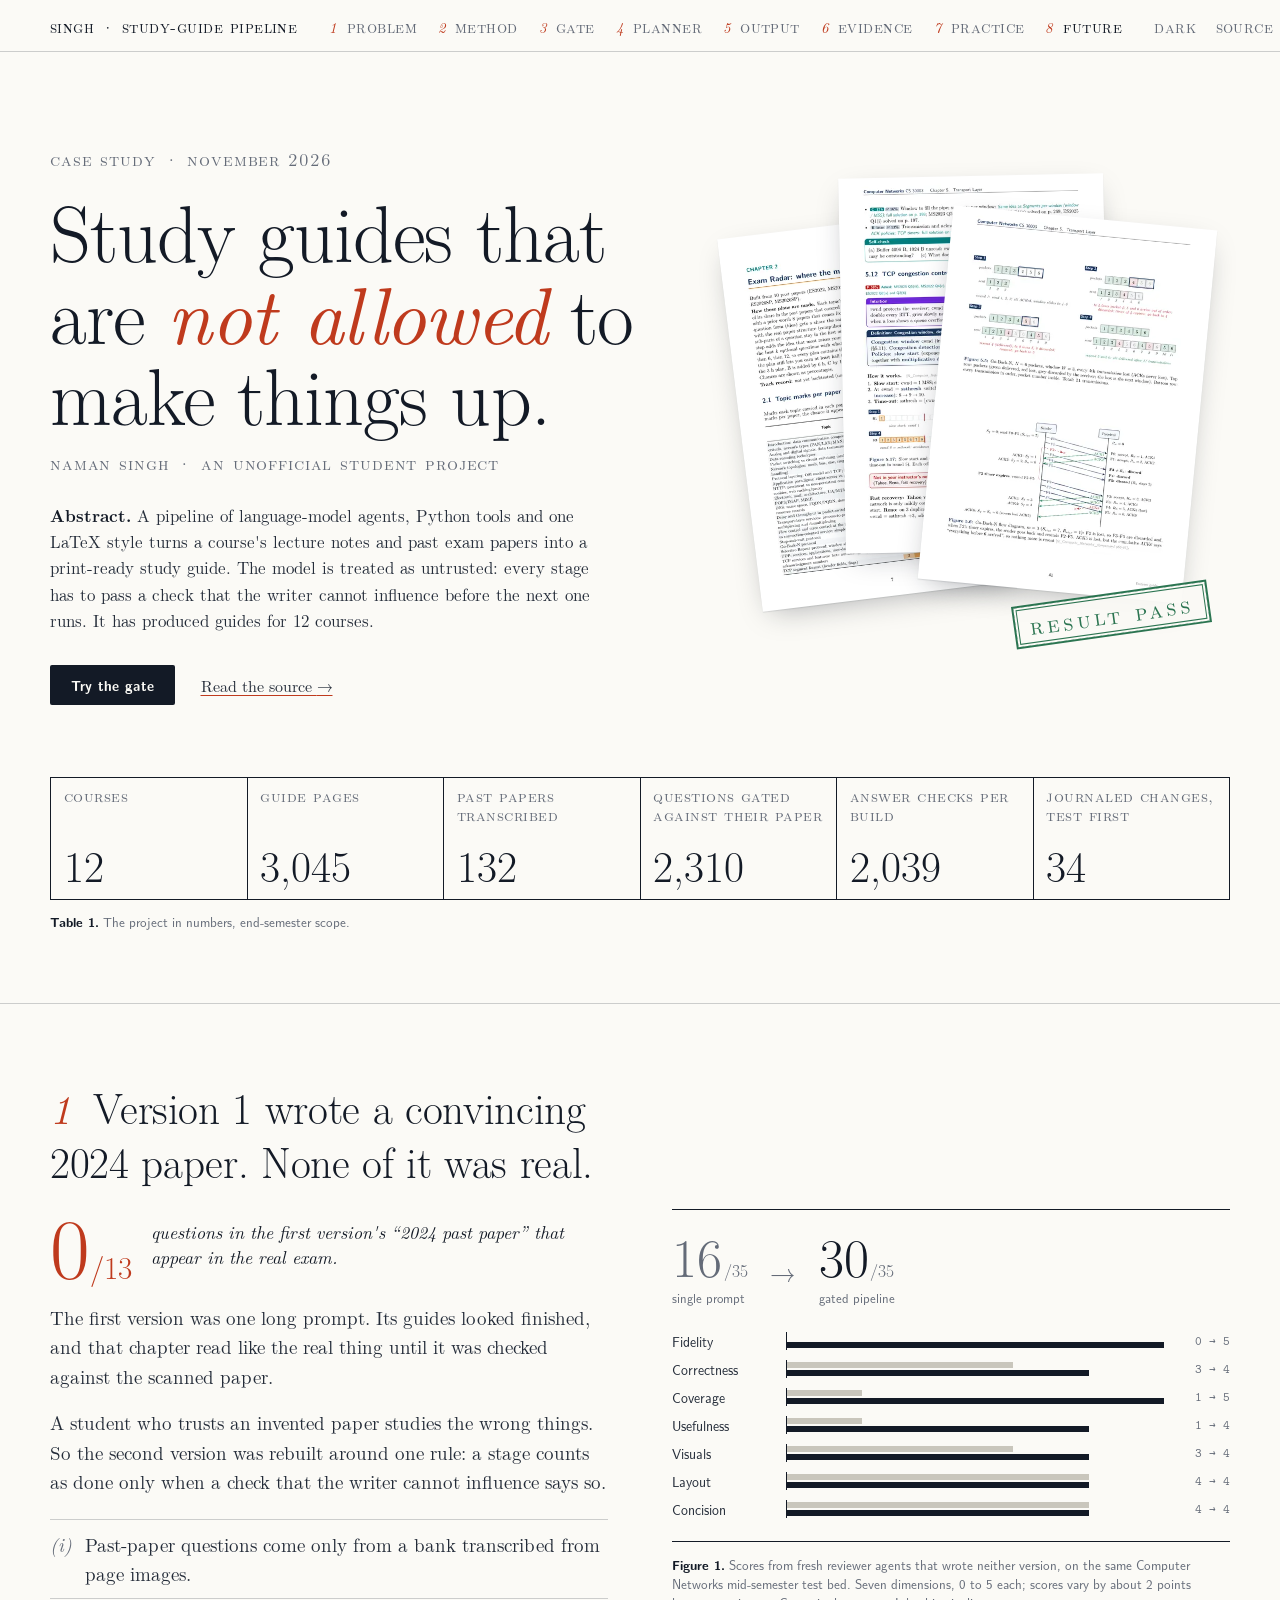
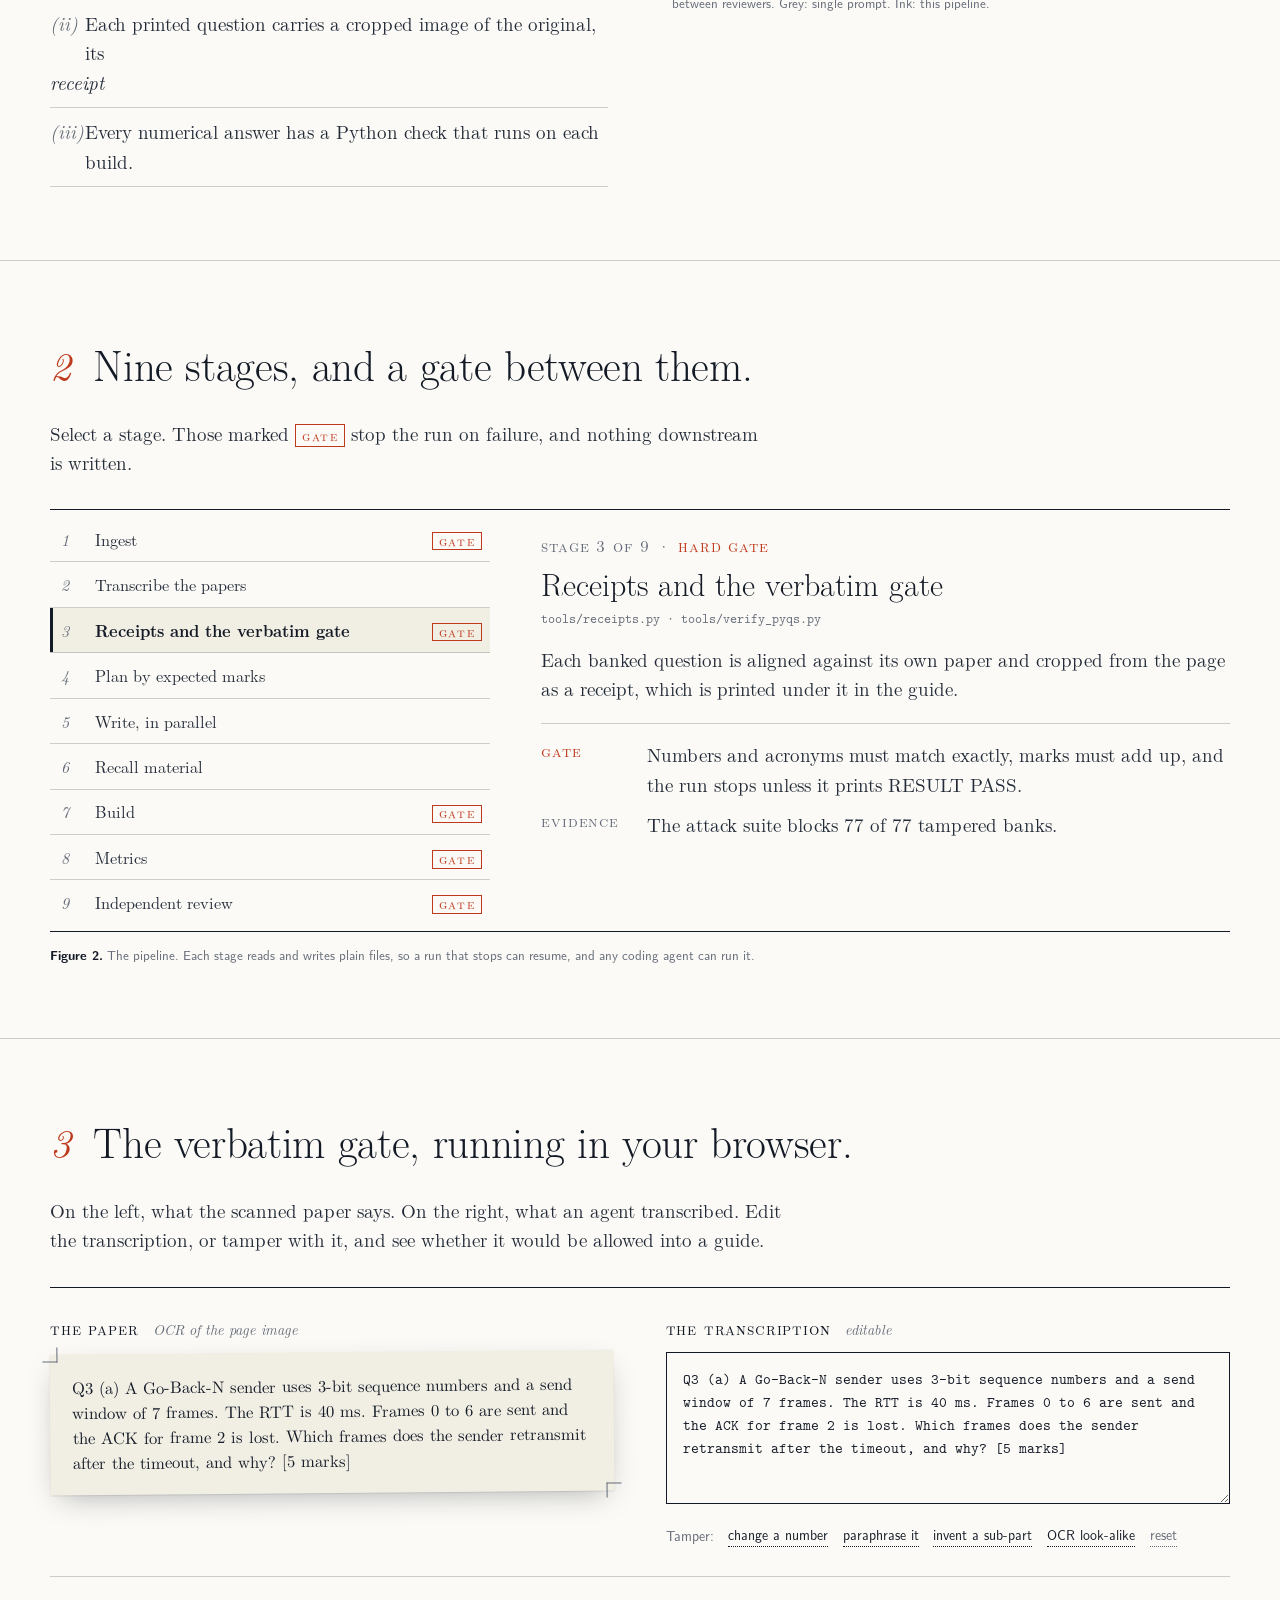
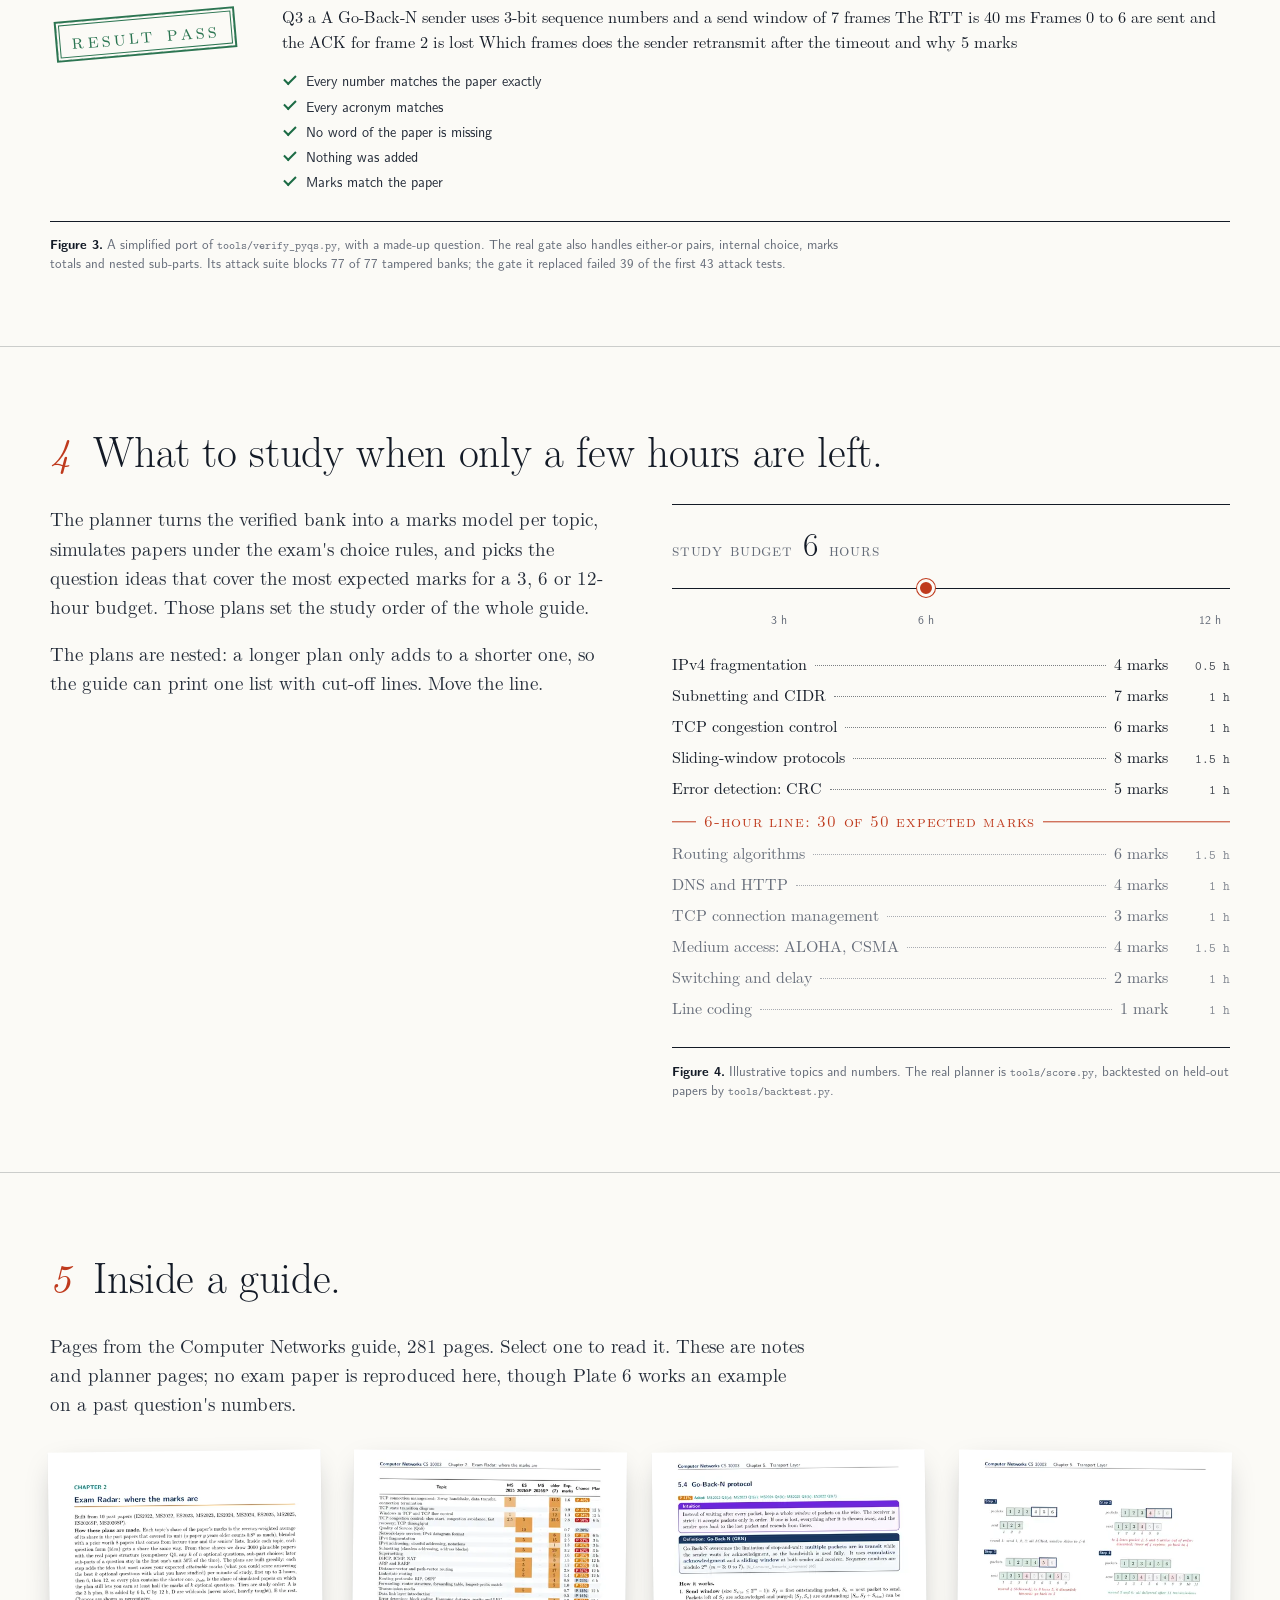
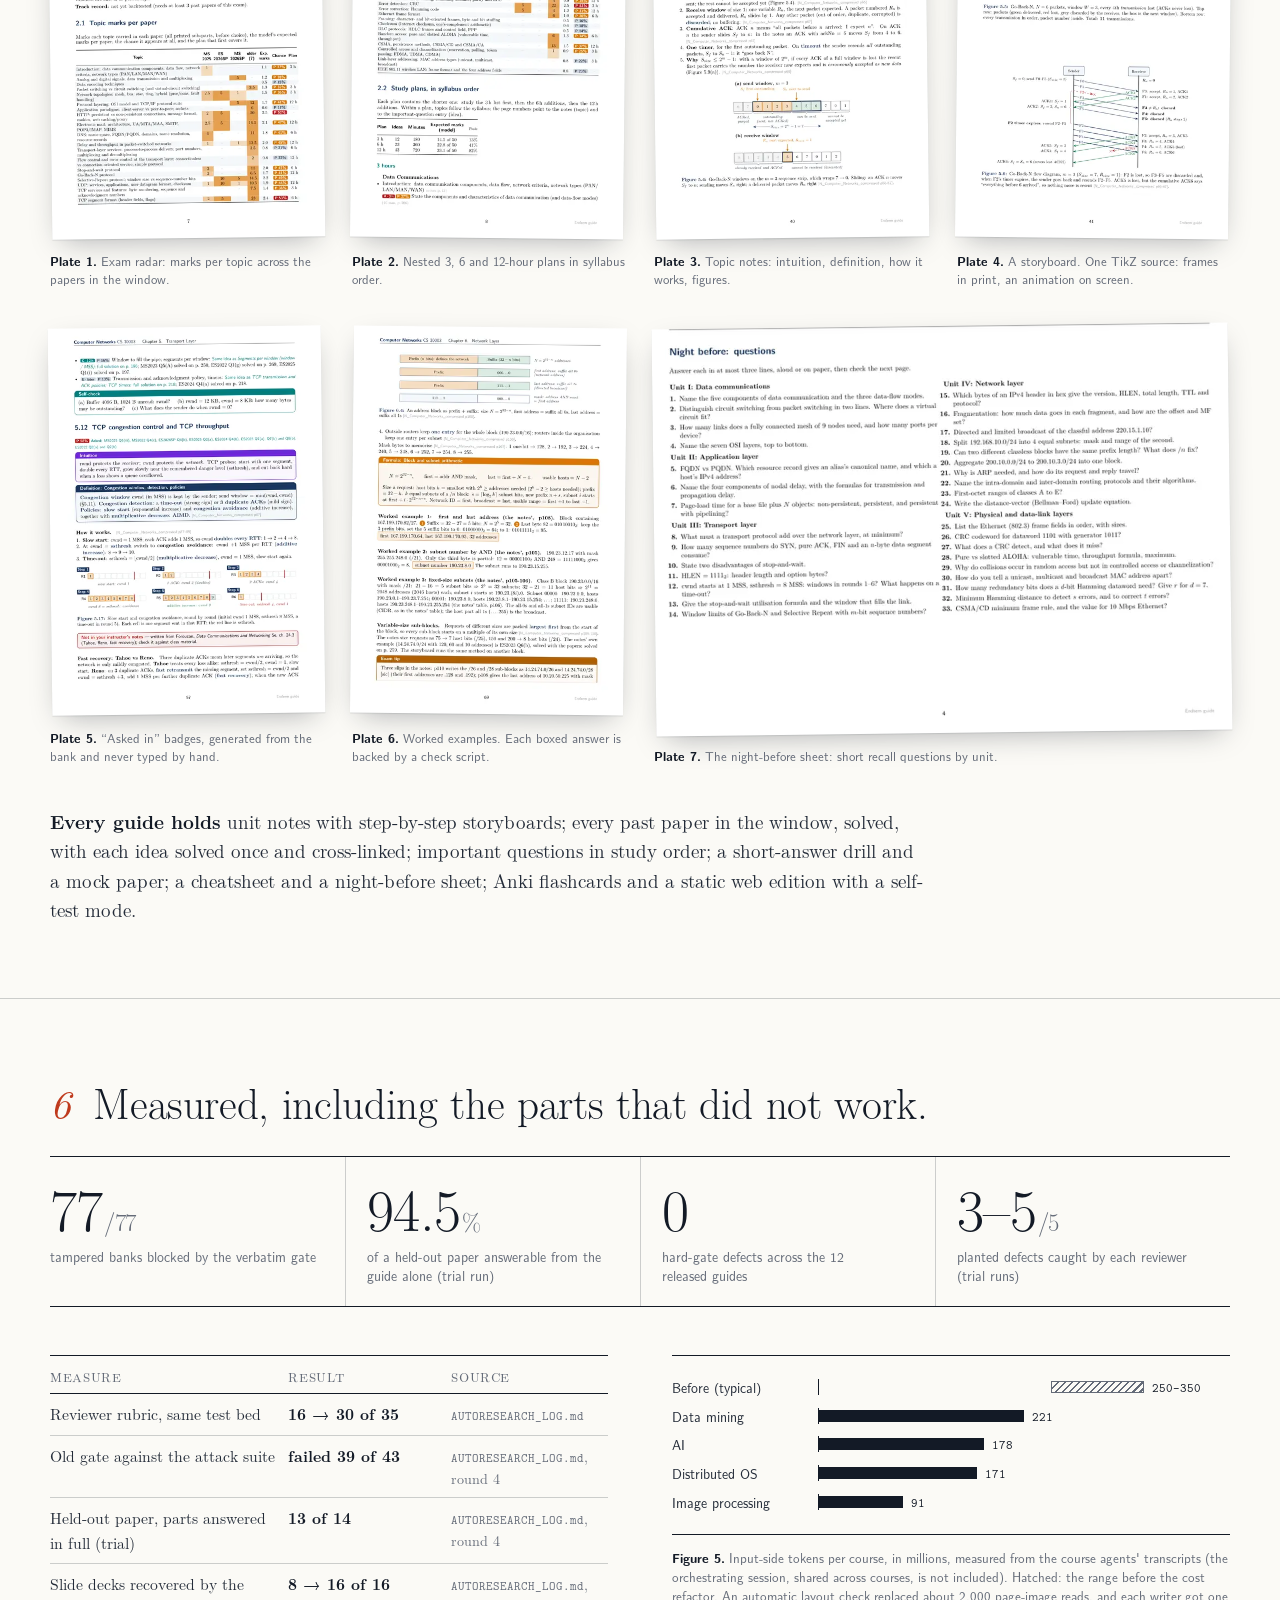
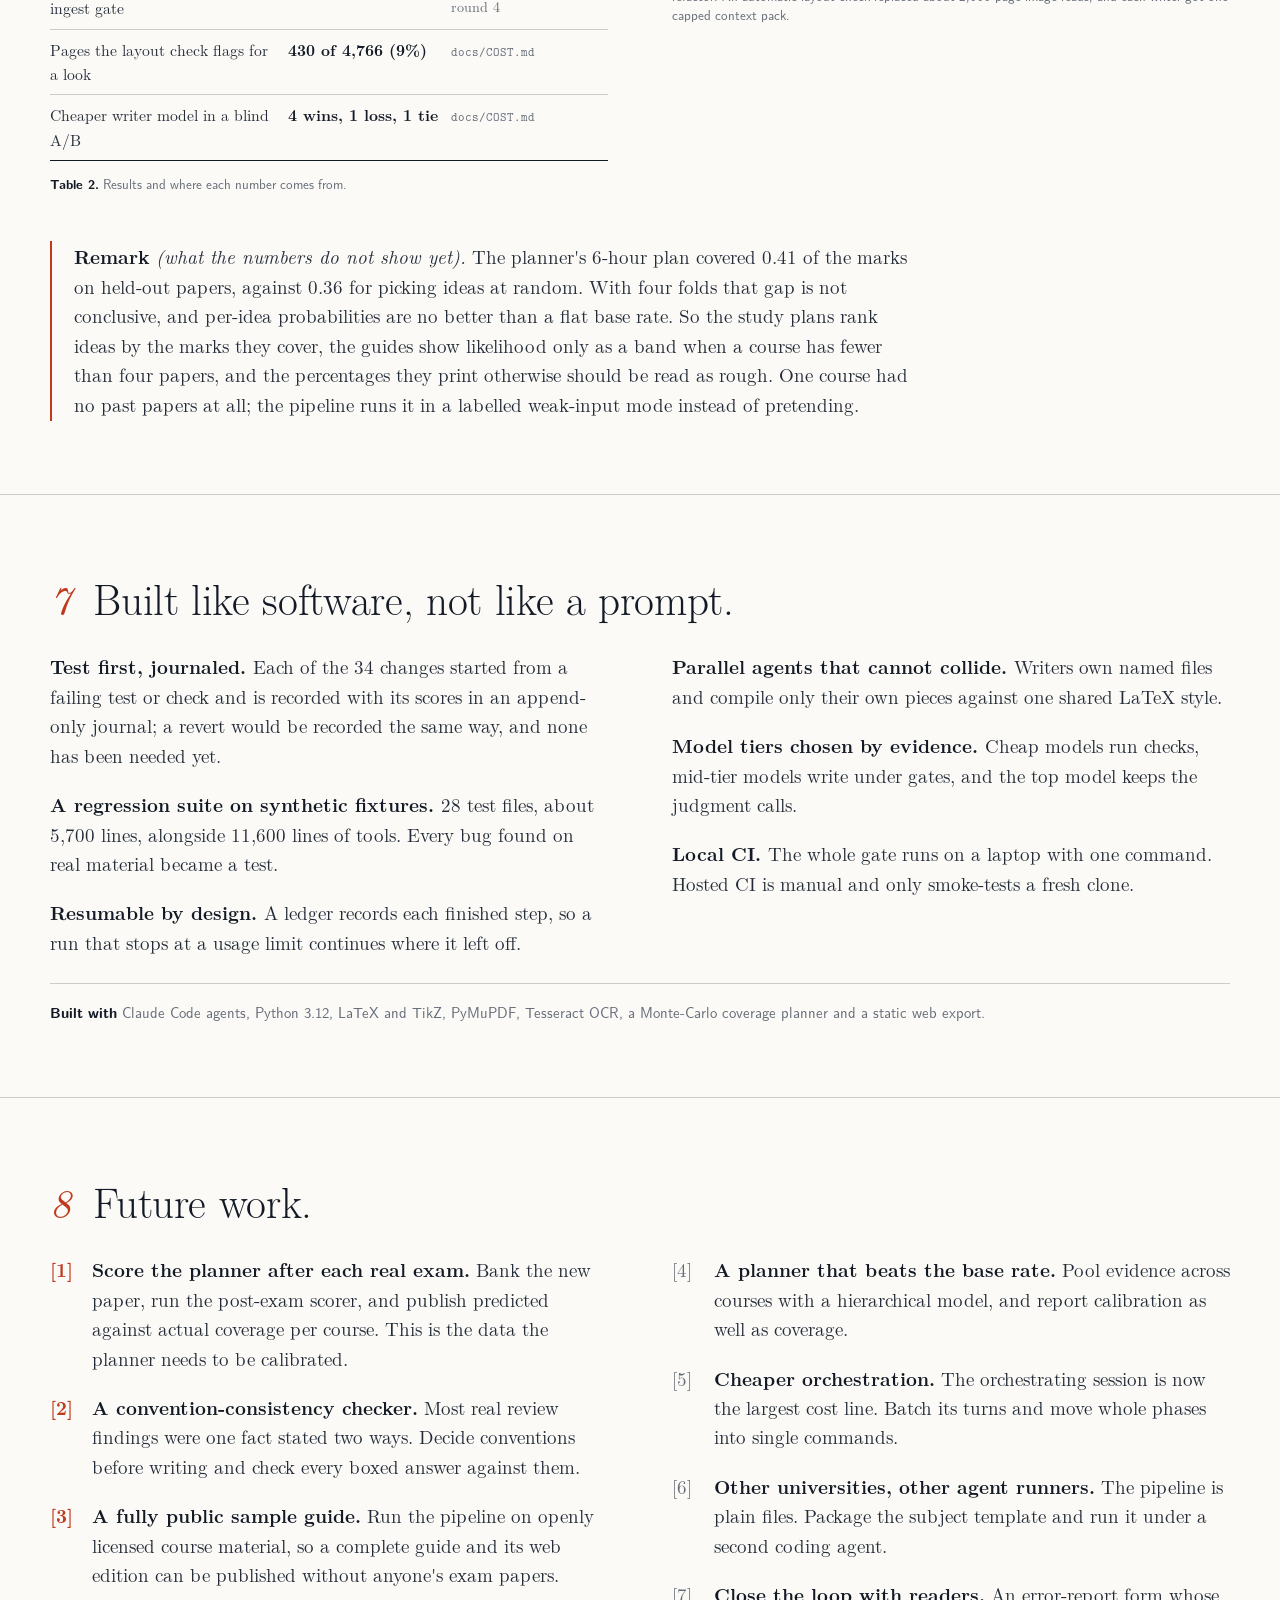
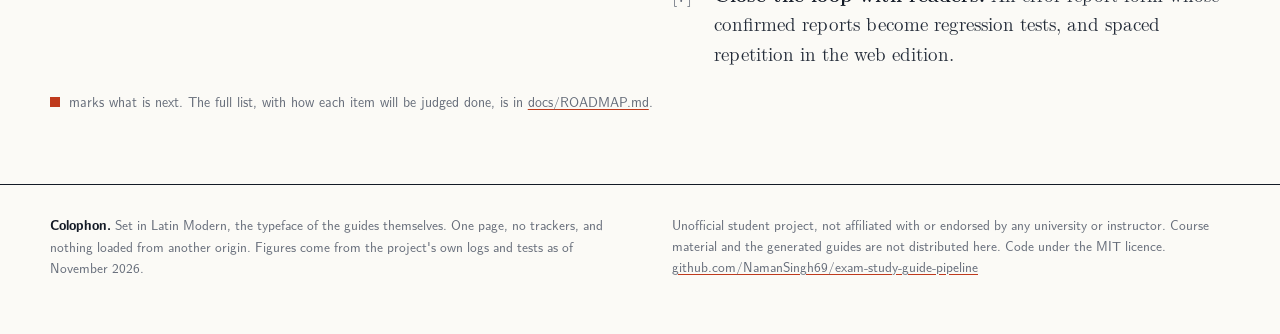
==== commit 49413466: "Showcase and docs: label trial results, cite AUTORESEARCH_LOG round 4, fix likelihood and cost wordi" ====
--- a/site/index.html
+++ b/site/index.html
@@ -9,7 +9,11 @@
 <meta property="og:type" content="website">
 <meta property="og:title" content="Exam Study-Guide Pipeline">
 <meta property="og:description" content="Study guides that are not allowed to make things up: a gated multi-agent LLM pipeline. 12 courses, 3,045 pages, 2,310 verified past-paper questions.">
-<meta property="og:image" content="og.png">
+<meta property="og:url" content="https://study-guide-pipeline.vercel.app/">
+<meta property="og:image" content="https://study-guide-pipeline.vercel.app/og.png">
+<meta property="og:image:width" content="1200">
+<meta property="og:image:height" content="630">
+<link rel="canonical" href="https://study-guide-pipeline.vercel.app/">
 <meta name="twitter:card" content="summary_large_image">
 <link rel="icon" href="favicon.svg" type="image/svg+xml">
 <link rel="preload" href="fonts/lmr10.woff" as="font" type="font/woff" crossorigin>
@@ -85,7 +89,7 @@
         <div class="totals"><span><b>16</b><small>/35</small><i>single prompt</i></span><span class="to" aria-hidden="true">→</span><span class="new"><b>30</b><small>/35</small><i>gated pipeline</i></span></div>
         <div id="rubric" class="rubric" role="img" aria-label="Scores per dimension. Fidelity 0 to 5, correctness 3 to 4, coverage 1 to 5, usefulness 1 to 4, visuals 3 to 4, layout 4 to 4, concision 4 to 4."></div>
       </div>
-      <figcaption><b>Figure 1.</b> Scores from a reviewer agent that wrote neither version, on the same test bed. Seven dimensions, 0 to 5 each. Grey: single prompt. Ink: this pipeline.</figcaption>
+      <figcaption><b>Figure 1.</b> Scores from fresh reviewer agents that wrote neither version, on the same Computer Networks mid-semester test bed. Seven dimensions, 0 to 5 each; scores vary by about 2 points between reviewers. Grey: single prompt. Ink: this pipeline.</figcaption>
     </figure>
   </div>
 </section>
@@ -113,7 +117,7 @@
       </div>
       <div class="transcript">
         <h3><label for="gateInput">The transcription</label> <span>editable</span></h3>
-        <textarea id="gateInput" rows="6" spellcheck="false"></textarea>
+        <textarea id="gateInput" rows="6" maxlength="2000" spellcheck="false"></textarea>
         <p class="tamper">Tamper:
           <button type="button" data-tamper="number">change a number</button>
           <button type="button" data-tamper="paraphrase">paraphrase it</button>
@@ -155,7 +159,7 @@
 
 <section class="sec" id="output">
   <h2><span class="num">5</span>Inside a guide.</h2>
-  <p class="intro">Pages from the Computer Networks guide, 281 pages. Select one to read it. These are notes and planner pages; no exam paper is reproduced here.</p>
+  <p class="intro">Pages from the Computer Networks guide, 281 pages. Select one to read it. These are notes and planner pages; no exam paper is reproduced here, though Plate 6 works an example on a past question's numbers.</p>
   <div class="plates" id="gallery">
     <button type="button" data-page="radar" data-w="993" data-h="1404"><img src="img/thumb-radar.webp" alt="Exam radar page: a heat table of topics against past papers with expected marks" width="496" height="702" loading="lazy"><span><b>Plate 1.</b> Exam radar: marks per topic across the papers in the window.</span></button>
     <button type="button" data-page="plans" data-w="993" data-h="1404"><img src="img/thumb-plans.webp" alt="Study plans page listing topics for 3, 6 and 12 hours" width="496" height="702" loading="lazy"><span><b>Plate 2.</b> Nested 3, 6 and 12-hour plans in syllabus order.</span></button>
@@ -176,9 +180,9 @@
   <h2><span class="num">6</span>Measured, including the parts that did not work.</h2>
   <div class="keyfigs">
     <p><b>77<small>/77</small></b>tampered banks blocked by the verbatim gate</p>
-    <p><b>94.5<small>%</small></b>of a held-out paper answerable from the guide alone</p>
+    <p><b>94.5<small>%</small></b>of a held-out paper answerable from the guide alone (trial run)</p>
     <p><b>0</b>hard-gate defects across the 12 released guides</p>
-    <p><b>3&ndash;5<small>/5</small></b>planted defects caught by each reviewer</p>
+    <p><b>3&ndash;5<small>/5</small></b>planted defects caught by each reviewer (trial runs)</p>
   </div>
   <div class="cols cols-top">
     <figure class="fig">
@@ -187,10 +191,10 @@
         <thead><tr><th scope="col">Measure</th><th scope="col">Result</th><th scope="col">Source</th></tr></thead>
         <tbody>
           <tr><td>Reviewer rubric, same test bed</td><td>16 → 30 of 35</td><td><code>AUTORESEARCH_<wbr>LOG.md</code></td></tr>
-          <tr><td>Old gate against the attack suite</td><td>failed 39 of 43</td><td><code>tests/<wbr>test_<wbr>verify.py</code></td></tr>
-          <tr><td>Held-out paper, parts answered in full</td><td>13 of 14</td><td><code>prompts/<wbr>08_<wbr>answerability.md</code></td></tr>
-          <tr><td>Slide decks recovered by the ingest gate</td><td>8 → 16 of 16</td><td><code>tests/<wbr>test_<wbr>ingest.py</code></td></tr>
-          <tr><td>Pages an agent still has to look at</td><td>about 9%</td><td><code>tools/<wbr>layout_<wbr>check.py</code></td></tr>
+          <tr><td>Old gate against the attack suite</td><td>failed 39 of 43</td><td><code>AUTORESEARCH_<wbr>LOG.md</code>, round 4</td></tr>
+          <tr><td>Held-out paper, parts answered in full (trial)</td><td>13 of 14</td><td><code>AUTORESEARCH_<wbr>LOG.md</code>, round 4</td></tr>
+          <tr><td>Slide decks recovered by the ingest gate</td><td>8 → 16 of 16</td><td><code>AUTORESEARCH_<wbr>LOG.md</code>, round 4</td></tr>
+          <tr><td>Pages the layout check flags for a look</td><td>430 of 4,766 (9%)</td><td><code>docs/<wbr>COST.md</code></td></tr>
           <tr><td>Cheaper writer model in a blind A/B</td><td>4 wins, 1 loss, 1 tie</td><td><code>docs/<wbr>COST.md</code></td></tr>
         </tbody>
       </table>
@@ -199,19 +203,19 @@
       <div class="fig-body">
         <div id="costChart" class="bars" role="img" aria-label="Baseline 250 to 350 million tokens per course. After the refactor: image processing 91, distributed operating systems 171, artificial intelligence 178, data mining 221 million."></div>
       </div>
-      <figcaption><b>Figure 5.</b> Input-side tokens per course, in millions, measured from agent transcripts. Hatched: the range before the cost refactor. An automatic layout check replaced about 2,000 page-image reads, and each writer got one capped context pack.</figcaption>
+      <figcaption><b>Figure 5.</b> Input-side tokens per course, in millions, measured from the course agents' transcripts (the orchestrating session, shared across courses, is not included). Hatched: the range before the cost refactor. An automatic layout check replaced about 2,000 page-image reads, and each writer got one capped context pack.</figcaption>
     </figure>
   </div>
   <aside class="remark">
-    <p><b>Remark</b> <i>(what the numbers do not show yet).</i> The planner's 6-hour plan covered 0.41 of the marks on held-out papers, against 0.36 for picking ideas at random. With four folds that gap is not conclusive, and per-idea probabilities are no better than a flat base rate. So the guides print likelihood as a band or a &ldquo;rough estimate&rdquo;, never as a precise chance, and tests enforce that wording. One course had no past papers at all; the pipeline runs it in a labelled weak-input mode instead of pretending.</p>
+    <p><b>Remark</b> <i>(what the numbers do not show yet).</i> The planner's 6-hour plan covered 0.41 of the marks on held-out papers, against 0.36 for picking ideas at random. With four folds that gap is not conclusive, and per-idea probabilities are no better than a flat base rate. So the study plans rank ideas by the marks they cover, the guides show likelihood only as a band when a course has fewer than four papers, and the percentages they print otherwise should be read as rough. One course had no past papers at all; the pipeline runs it in a labelled weak-input mode instead of pretending.</p>
   </aside>
 </section>
 
 <section class="sec" id="practice">
   <h2><span class="num">7</span>Built like software, not like a prompt.</h2>
   <dl class="paras">
-    <div><dt>Test first, journaled.</dt><dd>Each of the 34 changes started with a failing test and is recorded with its scores in an append-only journal. Reverts are recorded too.</dd></div>
-    <div><dt>A regression suite on synthetic fixtures.</dt><dd>28 test files, about 5,700 lines, cover 11,600 lines of tools. Every bug found on real material became a test.</dd></div>
+    <div><dt>Test first, journaled.</dt><dd>Each of the 34 changes started from a failing test or check and is recorded with its scores in an append-only journal; a revert would be recorded the same way, and none has been needed yet.</dd></div>
+    <div><dt>A regression suite on synthetic fixtures.</dt><dd>28 test files, about 5,700 lines, alongside 11,600 lines of tools. Every bug found on real material became a test.</dd></div>
     <div><dt>Resumable by design.</dt><dd>A ledger records each finished step, so a run that stops at a usage limit continues where it left off.</dd></div>
     <div><dt>Parallel agents that cannot collide.</dt><dd>Writers own named files and compile only their own pieces against one shared LaTeX style.</dd></div>
     <div><dt>Model tiers chosen by evidence.</dt><dd>Cheap models run checks, mid-tier models write under gates, and the top model keeps the judgment calls.</dd></div>
